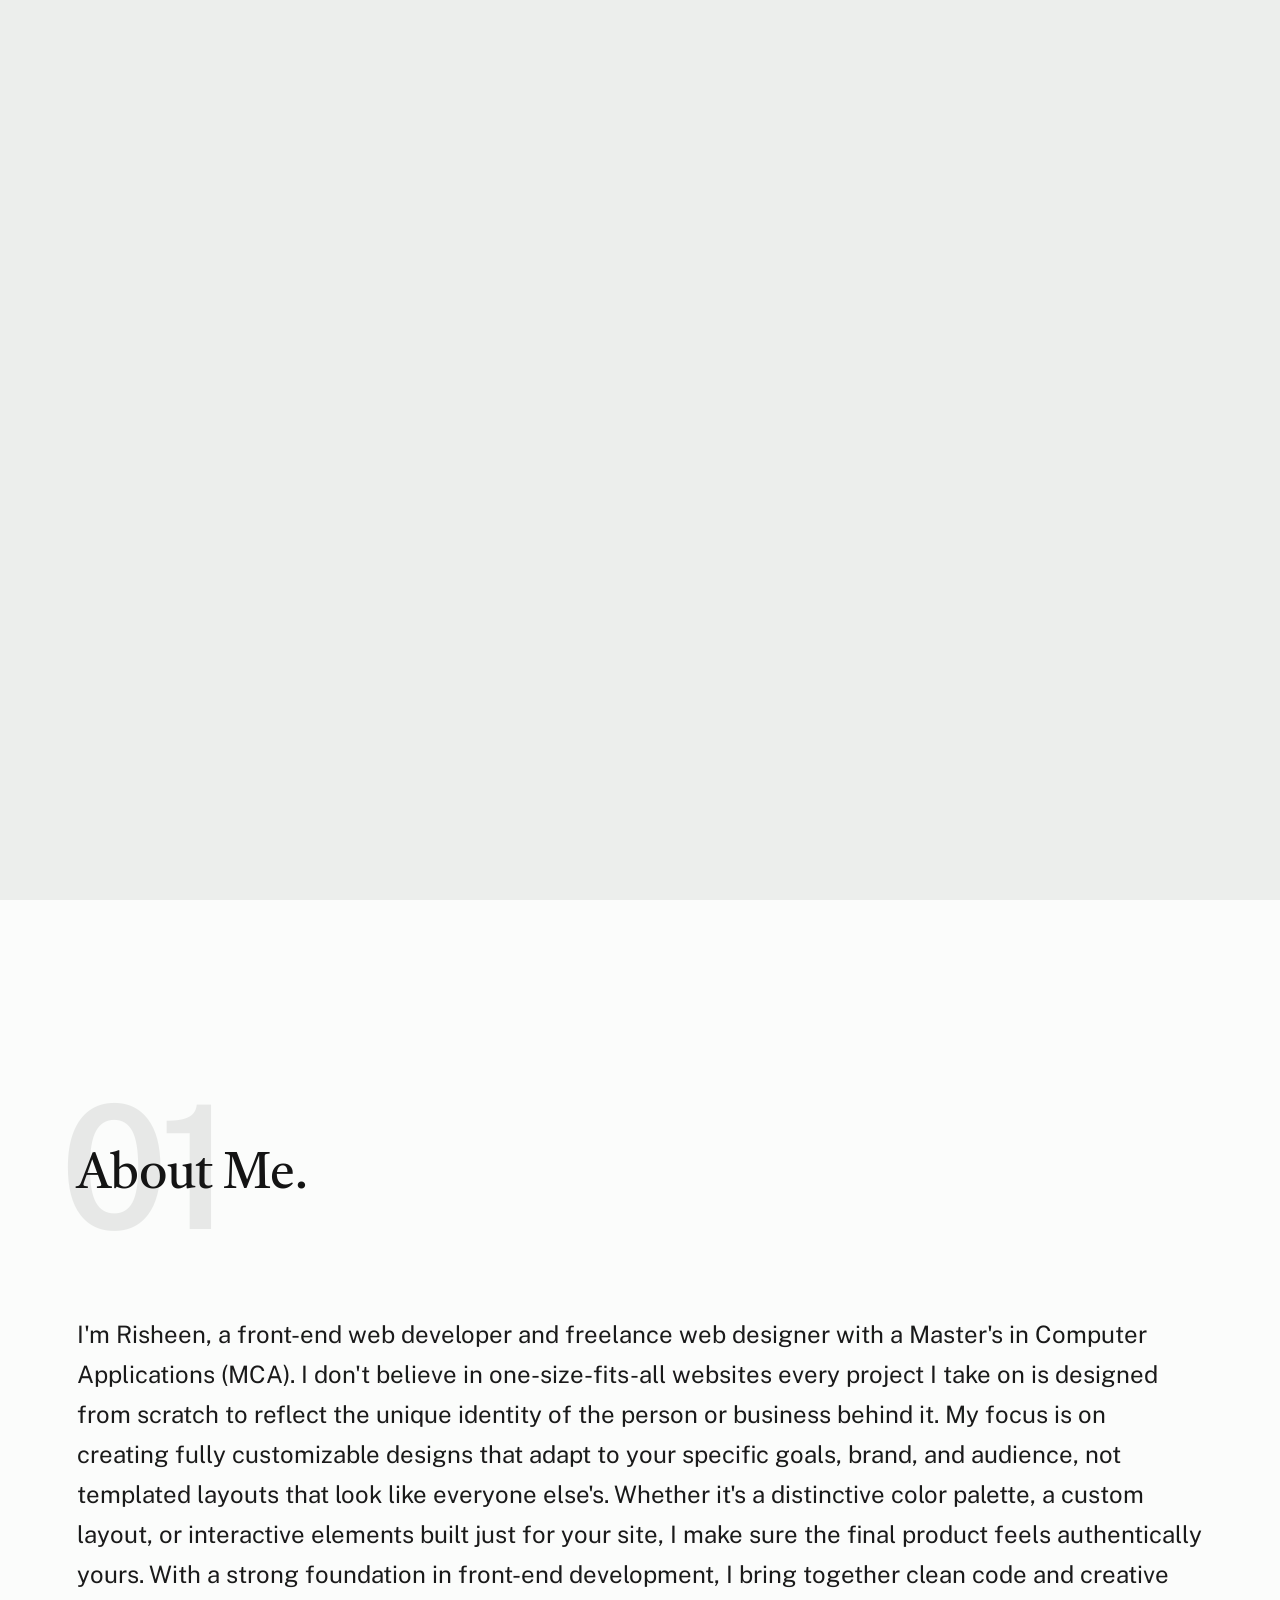
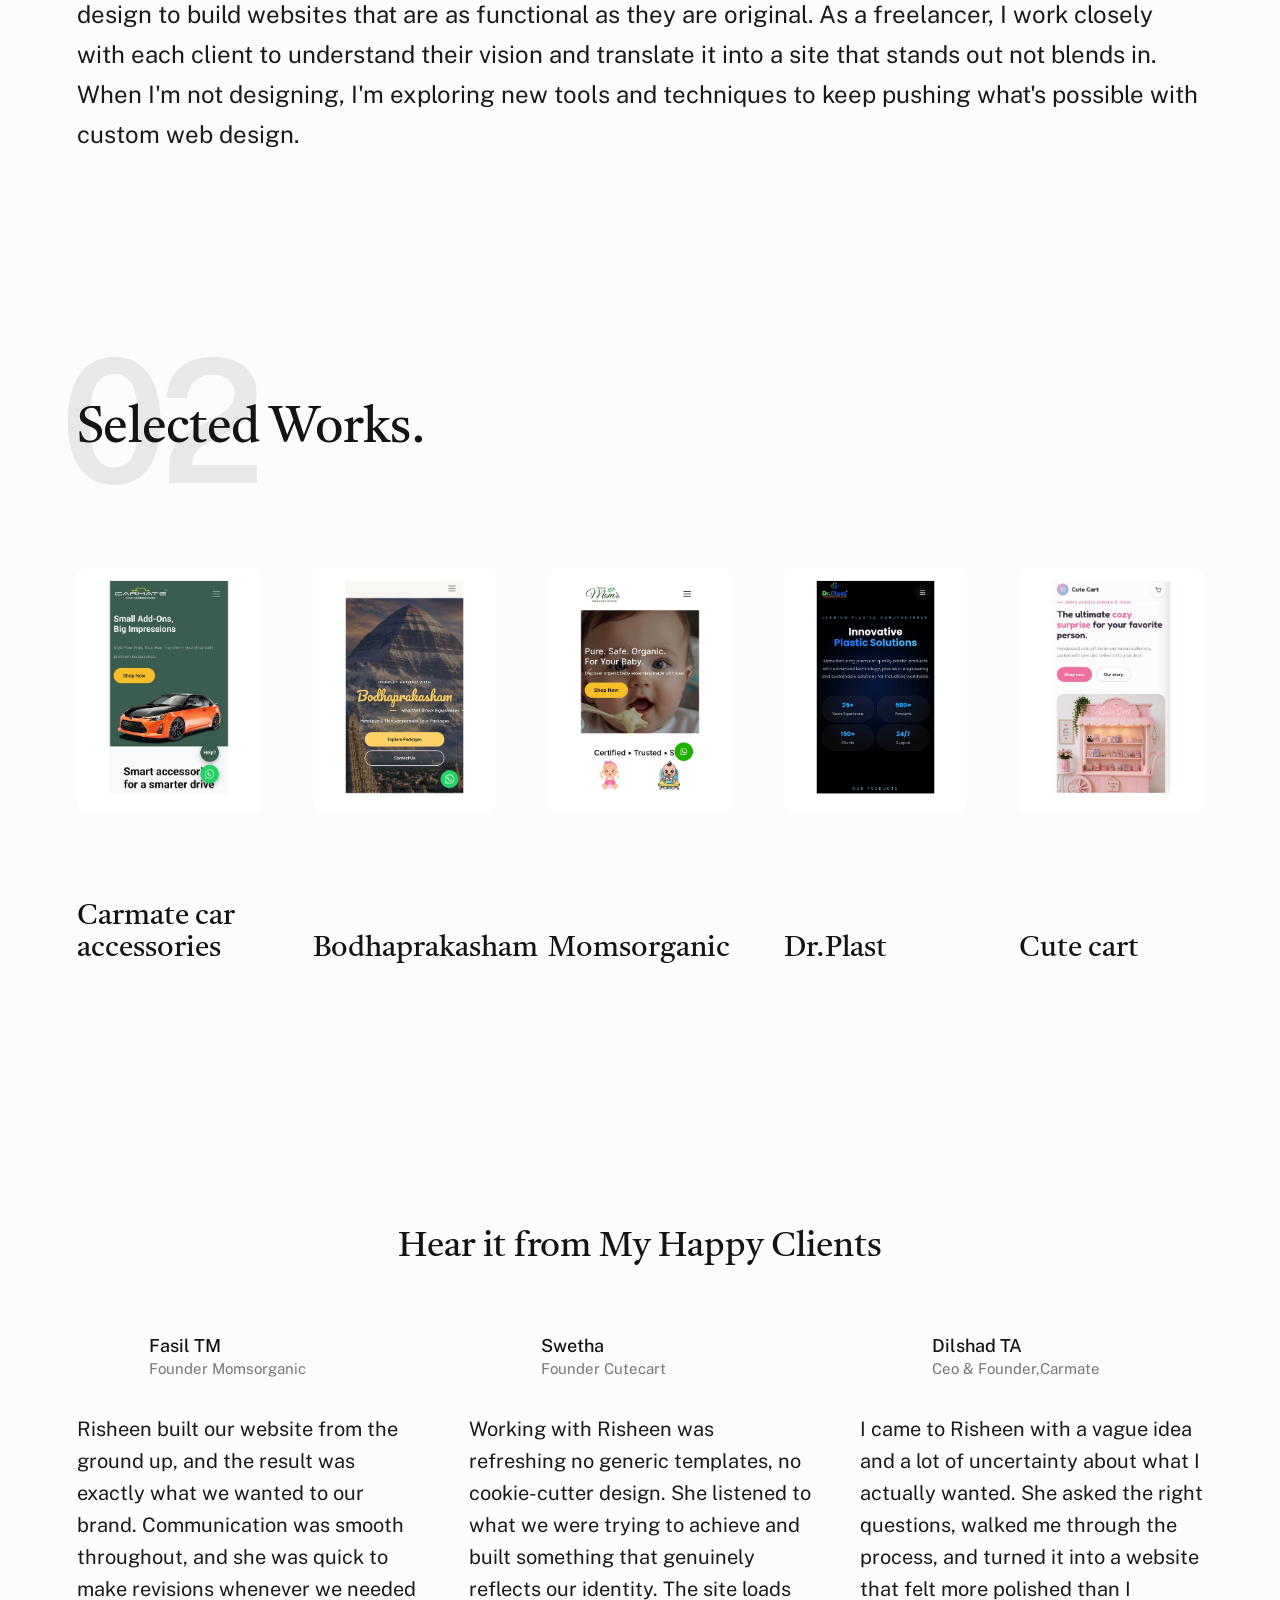
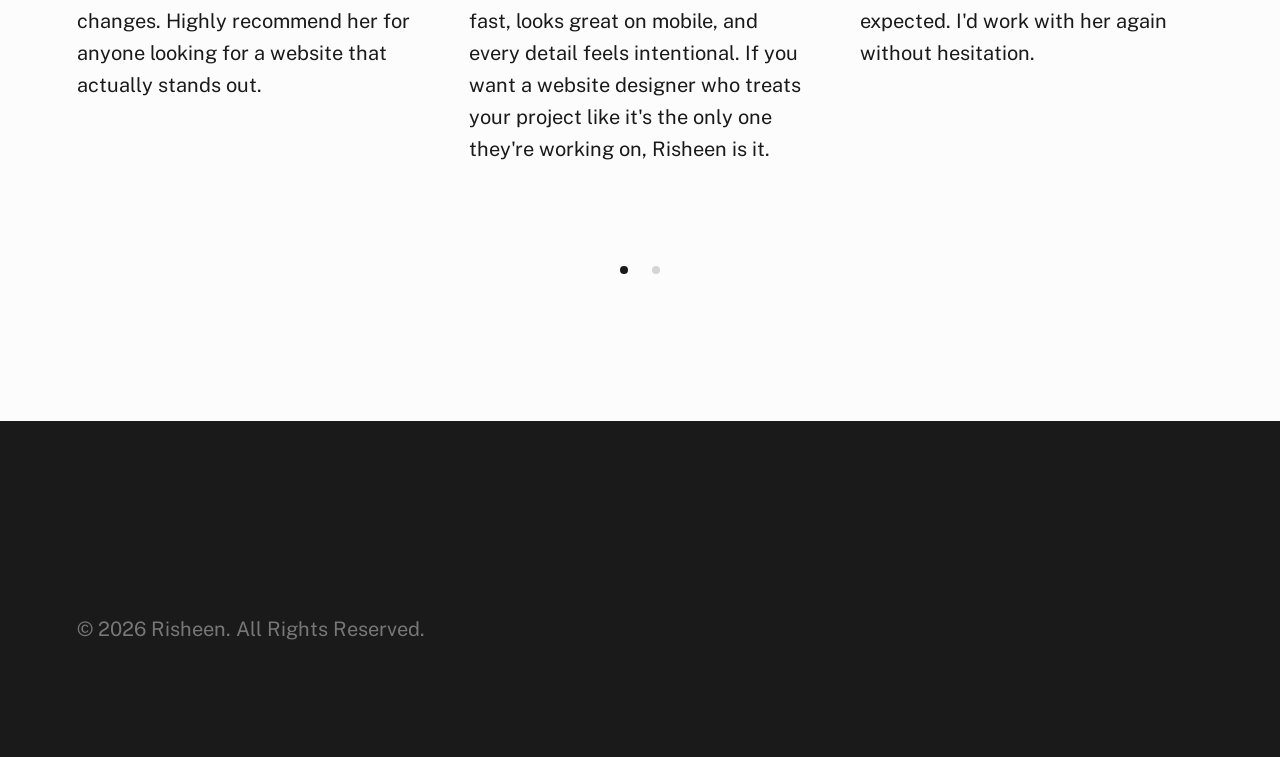
==== index.html @ 9e904f1c "Update index.html" ====
<!DOCTYPE html>
<html lang="en" class="no-js" >
<head>

    <!--- basic page needs
    ================================================== -->
    <meta charset="utf-8">
    <meta name="viewport" content="width=device-width, initial-scale=1">
    <title>Risheen</title>

    <script>
        document.documentElement.classList.remove('no-js');
        document.documentElement.classList.add('js');
    </script>

    <!-- CSS
    ================================================== -->
    <link rel="stylesheet" href="css/vendor.css">
    <link rel="stylesheet" href="css/styles.css">

    <!-- favicons
    ================================================== -->
    <link rel="apple-touch-icon" sizes="180x180" href="apple-touch-icon.png">
    <link rel="icon" type="image/png" sizes="32x32" href="favicon-32x32.png">
    <link rel="icon" type="image/png" sizes="16x16" href="favicon-16x16.png">
    <link rel="manifest" href="site.webmanifest">
<style>
    :root{
  --bg: #0D1017;
  --bg-raised: #131722;
  --line: #232838;
  --text: #E7E9EE;
  --text-dim: #7A8194;
  --accent: #4F5EFF;
  --accent-soft: rgba(79,94,255,0.12);
  --flag: #FFD23F;
  --radius: 4px;
}

.s-content-contact *{ box-sizing: border-box; }

.s-content-contact{
  background: var(--bg);
  color: var(--text);
  font-family: 'Inter', sans-serif;
  display: flex;
  align-items: center;
  justify-content: center;
  padding: var(--vspace-6) 20px var(--vspace-4);   /* was: min-height:100vh + 100px 20px 60px */
  line-height: 1.5;
}

/* ...everything else (.wrap, .eyebrow, h1, .lede, .panel, .row, .icon, .arrow,
   .cursor-line, .contact-footer, keyframes) stays exactly as in contact.html — unchanged ... */
</style>
</head>


<body id="top">

    
    <!-- preloader
    ================================================== -->
    <div id="preloader">
        <div id="loader" class="dots-fade">
            <div></div>
            <div></div>
            <div></div>
        </div>
    </div>


    <!-- page wrap
    ================================================== -->
    <div id="page" class="s-pagewrap">


        <!-- # site header 
        ================================================== -->
        <header class="s-header">
            <div class="row s-header__inner">

                <div class="s-header__block">
                    <div class="s-header__logo">
                        <a class="logo" href="#">
                            <img src="images/logo.png" width="50px;" height="20px;" alt="">
                        </a>
                    </div>

                    <a class="s-header__menu-toggle" href="#0"><span>Menu</span></a>
                </div> <!-- end s-header__block -->

                <nav class="s-header__nav">    
                    <ul class="s-header__menu-links">
                        <li class="current"><a class="smoothscroll" href="#intro">Intro</a></li>
                        <li><a class="smoothscroll" href="about.html">About</a></li>
                        <li><a class="smoothscroll" href="#works">Works</a></li>
                        <li><a class="smoothscroll" href="contact.html">Contact</a></li>
                    </ul> <!-- s-header__menu-links -->    
                </nav> <!-- end s-header__nav -->

            </div> <!-- end s-header__inner -->
        </header> <!-- end s-header -->


        <!-- # intro
        ================================================== -->
        <section id="intro" class="s-intro target-section">

            <div class="row s-intro__content width-sixteen-col">
                <div class="column lg-12 s-intro__content-inner grid-block grid-16">
                    
                    <div class="s-intro__content-text">

                        <div class="s-intro__content-pretitle text-pretitle">Hello</div>
                        <h1 class="s-intro__content-title">
                        I'm Risheen,<br>
                        web developer. <br>
                        
                        </h1>                            

                        <div class="s-intro__content-btns">
                            <a class="smoothscroll btn" href="about.html">More About Me</a>
                            <a class="smoothscroll btn btn--stroke" href="contact.html">Get In Touch</a>
                        </div> <!-- s-intro__content-btns -->   

                    </div> <!-- s-intro__content-text -->                     
                    
                </div> <!-- s-intro__content-inner -->  
            </div> <!-- s-intro__content -->

            <ul class="s-intro__social social-list">
                <li>
                    <a href="#0">
                        <svg xmlns="http://www.w3.org/2000/svg" width="24" height="24" viewBox="0 0 24 24" style="fill:rgba(0, 0, 0, 1);transform:;-ms-filter:"><path d="M20,3H4C3.447,3,3,3.448,3,4v16c0,0.552,0.447,1,1,1h8.615v-6.96h-2.338v-2.725h2.338v-2c0-2.325,1.42-3.592,3.5-3.592 c0.699-0.002,1.399,0.034,2.095,0.107v2.42h-1.435c-1.128,0-1.348,0.538-1.348,1.325v1.735h2.697l-0.35,2.725h-2.348V21H20 c0.553,0,1-0.448,1-1V4C21,3.448,20.553,3,20,3z"></path></svg>
                        <span class="u-screen-reader-text">Facebook</span>
                    </a>
                </li>
                <li>
                    <a href="#0">
                        <svg xmlns="http://www.w3.org/2000/svg" width="24" height="24" viewBox="0 0 24 24" style="fill:rgba(0, 0, 0, 1);transform:;-ms-filter:"><path d="M19.633,7.997c0.013,0.175,0.013,0.349,0.013,0.523c0,5.325-4.053,11.461-11.46,11.461c-2.282,0-4.402-0.661-6.186-1.809 c0.324,0.037,0.636,0.05,0.973,0.05c1.883,0,3.616-0.636,5.001-1.721c-1.771-0.037-3.255-1.197-3.767-2.793 c0.249,0.037,0.499,0.062,0.761,0.062c0.361,0,0.724-0.05,1.061-0.137c-1.847-0.374-3.23-1.995-3.23-3.953v-0.05 c0.537,0.299,1.16,0.486,1.82,0.511C3.534,9.419,2.823,8.184,2.823,6.787c0-0.748,0.199-1.434,0.548-2.032 c1.983,2.443,4.964,4.04,8.306,4.215c-0.062-0.3-0.1-0.611-0.1-0.923c0-2.22,1.796-4.028,4.028-4.028 c1.16,0,2.207,0.486,2.943,1.272c0.91-0.175,1.782-0.512,2.556-0.973c-0.299,0.935-0.936,1.721-1.771,2.22 c0.811-0.088,1.597-0.312,2.319-0.624C21.104,6.712,20.419,7.423,19.633,7.997z"></path></svg>
                        <span class="u-screen-reader-text">Twitter</span>
                    </a>
                </li>
                <li>
                    <a href="#0">
                        <svg xmlns="http://www.w3.org/2000/svg" width="24" height="24" viewBox="0 0 24 24" style="fill:rgba(0, 0, 0, 1);transform:;-ms-filter:"><path d="M11.999,7.377c-2.554,0-4.623,2.07-4.623,4.623c0,2.554,2.069,4.624,4.623,4.624c2.552,0,4.623-2.07,4.623-4.624 C16.622,9.447,14.551,7.377,11.999,7.377L11.999,7.377z M11.999,15.004c-1.659,0-3.004-1.345-3.004-3.003 c0-1.659,1.345-3.003,3.004-3.003s3.002,1.344,3.002,3.003C15.001,13.659,13.658,15.004,11.999,15.004L11.999,15.004z"></path><circle cx="16.806" cy="7.207" r="1.078"></circle><path d="M20.533,6.111c-0.469-1.209-1.424-2.165-2.633-2.632c-0.699-0.263-1.438-0.404-2.186-0.42 c-0.963-0.042-1.268-0.054-3.71-0.054s-2.755,0-3.71,0.054C7.548,3.074,6.809,3.215,6.11,3.479C4.9,3.946,3.945,4.902,3.477,6.111 c-0.263,0.7-0.404,1.438-0.419,2.186c-0.043,0.962-0.056,1.267-0.056,3.71c0,2.442,0,2.753,0.056,3.71 c0.015,0.748,0.156,1.486,0.419,2.187c0.469,1.208,1.424,2.164,2.634,2.632c0.696,0.272,1.435,0.426,2.185,0.45 c0.963,0.042,1.268,0.055,3.71,0.055s2.755,0,3.71-0.055c0.747-0.015,1.486-0.157,2.186-0.419c1.209-0.469,2.164-1.424,2.633-2.633 c0.263-0.7,0.404-1.438,0.419-2.186c0.043-0.962,0.056-1.267,0.056-3.71s0-2.753-0.056-3.71C20.941,7.57,20.801,6.819,20.533,6.111z M19.315,15.643c-0.007,0.576-0.111,1.147-0.311,1.688c-0.305,0.787-0.926,1.409-1.712,1.711c-0.535,0.199-1.099,0.303-1.67,0.311 c-0.95,0.044-1.218,0.055-3.654,0.055c-2.438,0-2.687,0-3.655-0.055c-0.569-0.007-1.135-0.112-1.669-0.311 c-0.789-0.301-1.414-0.923-1.719-1.711c-0.196-0.534-0.302-1.099-0.311-1.669c-0.043-0.95-0.053-1.218-0.053-3.654 c0-2.437,0-2.686,0.053-3.655c0.007-0.576,0.111-1.146,0.311-1.687c0.305-0.789,0.93-1.41,1.719-1.712 c0.534-0.198,1.1-0.303,1.669-0.311c0.951-0.043,1.218-0.055,3.655-0.055c2.437,0,2.687,0,3.654,0.055 c0.571,0.007,1.135,0.112,1.67,0.311c0.786,0.303,1.407,0.925,1.712,1.712c0.196,0.534,0.302,1.099,0.311,1.669 c0.043,0.951,0.054,1.218,0.054,3.655c0,2.436,0,2.698-0.043,3.654H19.315z"></path></svg>
                        <span class="u-screen-reader-text">Instagram</span>
                    </a>
                </li>
                <li>
                    <a href="#0">
                        <svg xmlns="http://www.w3.org/2000/svg" width="24" height="24" viewBox="0 0 24 24" style="fill: rgba(0, 0, 0, 1);transform: ;msFilter:;"><path d="M20.66 6.98a9.932 9.932 0 0 0-3.641-3.64C15.486 2.447 13.813 2 12 2s-3.486.447-5.02 1.34c-1.533.893-2.747 2.107-3.64 3.64S2 10.187 2 12s.446 3.487 1.34 5.02a9.924 9.924 0 0 0 3.641 3.64C8.514 21.553 10.187 22 12 22s3.486-.447 5.02-1.34a9.932 9.932 0 0 0 3.641-3.64C21.554 15.487 22 13.813 22 12s-.446-3.487-1.34-5.02zM12 3.66c2 0 3.772.64 5.32 1.919-.92 1.174-2.286 2.14-4.1 2.9-1.002-1.813-2.088-3.327-3.261-4.54A7.715 7.715 0 0 1 12 3.66zM5.51 6.8a8.116 8.116 0 0 1 2.711-2.22c1.212 1.201 2.325 2.7 3.34 4.5-2 .6-4.114.9-6.341.9-.573 0-1.006-.013-1.3-.04A8.549 8.549 0 0 1 5.51 6.8zM3.66 12c0-.054.003-.12.01-.2.007-.08.01-.146.01-.2.254.014.641.02 1.161.02 2.666 0 5.146-.367 7.439-1.1.187.373.381.793.58 1.26-1.32.293-2.674 1.006-4.061 2.14S6.4 16.247 5.76 17.5c-1.4-1.587-2.1-3.42-2.1-5.5zM12 20.34c-1.894 0-3.594-.587-5.101-1.759.601-1.187 1.524-2.322 2.771-3.401 1.246-1.08 2.483-1.753 3.71-2.02a29.441 29.441 0 0 1 1.56 6.62 8.166 8.166 0 0 1-2.94.56zm7.08-3.96a8.351 8.351 0 0 1-2.58 2.621c-.24-2.08-.7-4.107-1.379-6.081.932-.066 1.765-.1 2.5-.1.799 0 1.686.034 2.659.1a8.098 8.098 0 0 1-1.2 3.46zm-1.24-5c-1.16 0-2.233.047-3.22.14a27.053 27.053 0 0 0-.68-1.62c2.066-.906 3.532-2.006 4.399-3.3 1.2 1.414 1.854 3.027 1.96 4.84-.812-.04-1.632-.06-2.459-.06z"></path></svg>
                        <span class="u-screen-reader-text">Dribbble</span>
                    </a>
                </li>
                <li>
                    <a href="#0">
                        <svg xmlns="http://www.w3.org/2000/svg" width="24" height="24" viewBox="0 0 24 24" style="fill: rgba(0, 0, 0, 1);transform: ;msFilter:;"><path d="M11.99 2C6.472 2 2 6.473 2 11.99c0 4.232 2.633 7.85 6.35 9.306-.088-.79-.166-2.006.034-2.868.182-.78 1.172-4.966 1.172-4.966s-.299-.599-.299-1.484c0-1.388.805-2.425 1.808-2.425.853 0 1.264.64 1.264 1.407 0 .858-.546 2.139-.827 3.327-.235.994.499 1.805 1.479 1.805 1.775 0 3.141-1.872 3.141-4.575 0-2.392-1.719-4.064-4.173-4.064-2.843 0-4.512 2.132-4.512 4.335 0 .858.331 1.779.744 2.28a.3.3 0 0 1 .069.286c-.076.315-.245.994-.277 1.133-.044.183-.145.222-.335.134-1.247-.581-2.027-2.405-2.027-3.871 0-3.151 2.289-6.045 6.601-6.045 3.466 0 6.159 2.469 6.159 5.77 0 3.444-2.171 6.213-5.184 6.213-1.013 0-1.964-.525-2.29-1.146l-.623 2.374c-.225.868-.834 1.956-1.241 2.62a10 10 0 0 0 2.958.445c5.517 0 9.99-4.473 9.99-9.99S17.507 2 11.99 2"></path></svg>
                        <span class="u-screen-reader-text">Pinterest</span>
                    </a>
                </li>
            </ul> <!-- end s-intro__social -->

            <div class="s-intro__content-media">                               
                <img src="images/intro-bg.jpeg" srcset="images/intro-bg.jpeg 1x, images/intro-bg.jpeg 2x" alt="">
            </div> <!-- s-intro__content-media -->                

            <div class="s-intro__btn-download">
                <a class="btn btn--stroke" href="#0"></a>
            </div> <!-- end s-intro__btn-download -->
            
            <div class="s-intro__scroll-down">
                <a href="#about" class="smoothscroll">
                    <div class="scroll-icon">
                        <svg xmlns="http://www.w3.org/2000/svg" width="24" height="24" viewBox="0 0 24 24" style="fill: rgba(0, 0, 0, 1);transform: ;msFilter:;"><path d="M11.178 19.569a.998.998 0 0 0 1.644 0l9-13A.999.999 0 0 0 21 5H3a1.002 1.002 0 0 0-.822 1.569l9 13z"></path></svg>
                    </div>
                    <span class="scroll-text u-screen-reader-text">Scroll Down</span>
                </a>
            </div> <!-- s-intro__scroll-down -->

        </section> <!-- end s-intro -->


        <!-- # about
        ================================================== -->
        <section id="about" class="s-about target-section">

            <div class="row s-about__content">
                <div class="column xl-12">    
                    
                    <div class="section-header" data-num="01">
                        <h2 class="text-display-title">About Me.</h2>
                    </div> <!-- end section-header -->

                    <p class="attention-getter">
                    I'm Risheen, a front-end web developer and freelance web designer with a Master's in Computer Applications (MCA). I don't believe in one-size-fits-all websites  every project I take on is designed from scratch to reflect the unique identity of the person or business behind it.

My focus is on creating fully customizable designs that adapt to your specific goals, brand, and audience, not templated layouts that look like everyone else's. Whether it's a distinctive color palette, a custom layout, or interactive elements built just for your site, I make sure the final product feels authentically yours.

With a strong foundation in front-end development, I bring together clean code and creative design to build websites that are as functional as they are original. As a freelancer, I work closely with each client to understand their vision and translate it into a site that stands out not blends in.

When I'm not designing, I'm exploring new tools and techniques to keep pushing what's possible with custom web design. </p>

                


       <!-- # works
        ================================================== -->
        <section id="works" class="s-works target-section">

            <div class="row">
                <div class="column xl-12">
                    <div class="section-header" data-num="02">
                        <h2 class="text-display-title">Selected Works.</h2>
                    </div> <!-- end section-header -->
                </div>
            </div>

            <div class="row">
                <div class="column entry">
                    <a href="https://carmatecaraccessories.com/" class="entry__link" target="_blank" rel="noopener">
                        <div class="entry__thumb">
                            <img src="images/car.png" alt="Site One">
                        </div>
                        <div class="entry__info">
                            <h4 class="entry__title">Carmate car accessories</h4>
                            
                        </div>
                    </a>
                </div>

                <div class="column entry">
                    <a href="https://bodhaprakasham.com/" class="entry__link" target="_blank" rel="noopener">
                        <div class="entry__thumb">
                            <img src="images/bod.png" alt="Site Two">
                        </div>
                        <div class="entry__info">
                            <h4 class="entry__title">Bodhaprakasham</h4>
                          
                        </div>
                    </a>
                </div>

                <div class="column entry">
                    <a href="https://themomsorganic.com/" class="entry__link" target="_blank" rel="noopener">
                        <div class="entry__thumb">
                            <img src="images/mom.png" alt="Site Three">
                        </div>
                        <div class="entry__info">
                            <h4 class="entry__title">Momsorganic</h4>
                            
                        </div>
                    </a>
                </div>

                <div class="column entry">
                    <a href="https://drplast.in/" class="entry__link" target="_blank" rel="noopener">
                        <div class="entry__thumb">
                            <img src="images/dr.png" alt="Site Four">
                        </div>
                        <div class="entry__info">
                            <h4 class="entry__title">Dr.Plast</h4>
                         
                        </div>
                    </a>
                </div>
                 <div class="column entry">
                    <a href="https://risheendilshad.github.io/cutecart/" class="entry__link" target="_blank" rel="noopener">
                        <div class="entry__thumb">
                            <img src="images/cute.png" alt="Site Four">
                        </div>
                        <div class="entry__info">
                            <h4 class="entry__title">Cute cart</h4>
                           
                        </div>
                    </a>
                </div>
            </div>

            <div class="row folio-entries">
                <!-- your existing glightbox gallery entries (White Knit Cap, WoodCraft, etc.) stay unchanged here -->
            </div>
        </section>


            <div class="row s-testimonials">
                <div class="column xl-12">

                    <h3 class="s-testimonials__header">Hear it from My Happy Clients</h3>
    
                    <div class="swiper-container s-testimonials__slider">
    
                        <div class="swiper-wrapper">

                            <div class="s-testimonials__slide swiper-slide">
                                <div class="s-testimonials__author">
                                   
                                    <cite class="s-testimonials__cite">
                                        <strong>Fasil TM</strong>
                                        <span>Founder Momsorganic</span>
                                    </cite>
                                </div>
                                <p>
                                Risheen built our website from the ground up, and the result was exactly what we wanted to our brand.
                                    Communication was smooth throughout, and she was quick to make revisions whenever we needed changes.
                                    Highly recommend her for anyone looking for a website that actually stands out.
                                </p>
                            </div> <!-- end s-testimonials__slide -->
            
                            <div class="s-testimonials__slide swiper-slide">
                                <div class="s-testimonials__author">
                                   
                                    <cite class="s-testimonials__cite">
                                        <strong>Swetha</strong>
                                        <span>Founder Cutecart</span>
                                    </cite>
                                </div>
                                <p>
                               Working with Risheen was refreshing  no generic templates, no cookie-cutter design. 
                                    She listened to what we were trying to achieve and built something that genuinely reflects our identity. The site loads fast, looks great on mobile, and every detail feels intentional. 
                                    If you want a website designer who treats your project like it's the only one they're working on, Risheen is it.
                                </p>
                            </div> <!-- end s-testimonials__slide -->
            
                            <div class="s-testimonials__slide swiper-slide">
                                <div class="s-testimonials__author">
                                    <cite class="s-testimonials__cite">
                                        <strong>Dilshad TA</strong>
                                        <span>Ceo & Founder,Carmate</span>
                                    </cite>
                                </div>
                                <p>
                     I came to Risheen with a vague idea and a lot of uncertainty about what I actually wanted.
                                    She asked the right questions, walked me through the process, and turned it into a website that felt more polished than I expected.
                                    I'd work with her again without hesitation.
                                </p>
                            </div> <!-- end s-testimonials__slide -->
    
                            <div class="s-testimonials__slide swiper-slide">
                                <div class="s-testimonials__author">
                                    
                                    <cite class="s-testimonials__cite">
                                        <strong>Anwar</strong>
                                        <span>Dr.plast co.</span>
                                    </cite>
                                </div>
                                <p>
                                What I appreciated most about working with Risheen was how invested she was in getting the details right  from load speed to how the site felt on a phone screen.
                                    She didn't just build what I asked for, she pointed out things I hadn't thought about that made the final site so much better.
                                    It's rare to find someone who combines strong design instincts with real technical skill.
                                </p>
                            </div> <!-- end s-testimonials__slide -->
        
                        </div> <!-- end swiper-wrapper -->
    
                        <div class="swiper-pagination"></div>
    
                    </div> <!-- end swiper-container -->
    
                </div> <!-- end column -->
            </div> <!-- end s-testimonials -->

        </section> <!-- end s-works -->
                   <!-- end contact -->
<!-- # footer
        ================================================== -->
        <footer class="s-footer">

            <div class="row footer-full-width">
                <div class="column xl-12">
                    <div class="footer-content">
                        <p class="footer-copyright">
                            &copy; <span id="year">2026</span> Risheen. All Rights Reserved.
                        </p>

                     
                    </div>
                </div>
            </div>

        </footer>

    <!-- Java Script
    ================================================== -->
    <script src="js/plugins.js"></script>
    <script src="js/main.js"></script>

</body>
</html>
---- css/vendor.css ----
/* ===================================================================
 * Hudson Third-party Stylesheets
 * Template Ver. 1.0.0
 * 04-03-2023
 * -------------------------------------------------------------------
 *
 * TOC:
 * # PrismJS 
 * # Swiper
 * # GLightbox
 *
 * ------------------------------------------------------------------- */
 

/* ===================================================================
 * # PrismJS 1.20.0
 *   https://prismjs.com/download.html#themes=prism-okaidia&languages=markup+css+clike+javascript+markup-templating+php 
 *   
 *   okaidia theme for JavaScript, CSS and HTML
 *   Loosely based on Monokai textmate theme by http://www.monokai.nl/
 *   @author ocodia
 * ------------------------------------------------------------------- */
code[class*=language-],
pre[class*=language-] {
    color          : #f8f8f2;
    background     : none;
    text-shadow    : 0 1px rgba(0, 0, 0, 0.3);
    font-family    : var(--font-mono);
    font-size      : calc(var(--text-size) * 0.9444);
    text-align     : left;
    white-space    : pre;
    word-spacing   : normal;
    word-break     : normal;
    word-wrap      : normal;
    line-height    : var(--vspace-1);
    -moz-tab-size  : 4;
    -o-tab-size    : 4;
    tab-size       : 4;
    -webkit-hyphens: none;
    hyphens        : none;
}

/* Code blocks */
pre[class*=language-] {
    padding : var(--vspace-0_5) 0 var(--vspace-1);
    margin  : var(--vspace-1) 0;
    overflow: auto;
}

:not(pre)>code[class*=language-],
pre[class*=language-] {
    background: #272822;
}

/* Inline code */
:not(pre)>code[class*=language-] {
    padding    : 0.1em;
    white-space: normal;
}

.token.comment,
.token.prolog,
.token.doctype,
.token.cdata {
    color: slategray;
}

.token.punctuation {
    color: #f8f8f2;
}

.token.namespace {
    opacity: 0.7;
}

.token.property,
.token.tag,
.token.constant,
.token.symbol,
.token.deleted {
    color: #f92672;
}

.token.boolean,
.token.number {
    color: #ae81ff;
}

.token.selector,
.token.attr-name,
.token.string,
.token.char,
.token.builtin,
.token.inserted {
    color: #a6e22e;
}

.token.operator,
.token.entity,
.token.url,
.language-css .token.string,
.style .token.string,
.token.variable {
    color: #f8f8f2;
}

.token.atrule,
.token.attr-value,
.token.function,
.token.class-name {
    color: #e6db74;
}

.token.keyword {
    color: #66d9ef;
}

.token.regex,
.token.important {
    color: #fd971f;
}

.token.important,
.token.bold {
    font-weight: bold;
}

.token.italic {
    font-style: italic;
}

.token.entity {
    cursor: help;
}


/* ===================================================================
 * # Swiper 6.4.5
 *   Most modern mobile touch slider and framework with hardware accelerated transitions
 *   https://swiperjs.com
 *
 *   Copyright 2014-2020 Vladimir Kharlampidi
 *
 *   Released under the MIT License
 *
 *   Released on: December 18, 2020
 * ------------------------------------------------------------------- */
@font-face {
    font-family: "swiper-icons";
    src        : url("data:application/font-woff;charset=utf-8;base64, [base64]//wADZ2x5ZgAAAywAAADMAAAD2MHtryVoZWFkAAABbAAAADAAAAA2E2+eoWhoZWEAAAGcAAAAHwAAACQC9gDzaG10eAAAAigAAAAZAAAArgJkABFsb2NhAAAC0AAAAFoAAABaFQAUGG1heHAAAAG8AAAAHwAAACAAcABAbmFtZQAAA/gAAAE5AAACXvFdBwlwb3N0AAAFNAAAAGIAAACE5s74hXjaY2BkYGAAYpf5Hu/j+W2+MnAzMYDAzaX6QjD6/4//Bxj5GA8AuRwMYGkAPywL13jaY2BkYGA88P8Agx4j+/8fQDYfA1AEBWgDAIB2BOoAeNpjYGRgYNBh4GdgYgABEMnIABJzYNADCQAACWgAsQB42mNgYfzCOIGBlYGB0YcxjYGBwR1Kf2WQZGhhYGBiYGVmgAFGBiQQkOaawtDAoMBQxXjg/wEGPcYDDA4wNUA2CCgwsAAAO4EL6gAAeNpj2M0gyAACqxgGNWBkZ2D4/wMA+xkDdgAAAHjaY2BgYGaAYBkGRgYQiAHyGMF8FgYHIM3DwMHABGQrMOgyWDLEM1T9/w8UBfEMgLzE////P/5//f/V/xv+r4eaAAeMbAxwIUYmIMHEgKYAYjUcsDAwsLKxc3BycfPw8jEQA/[base64]/uznmfPFBNODM2K7MTQ45YEAZqGP81AmGGcF3iPqOop0r1SPTaTbVkfUe4HXj97wYE+yNwWYxwWu4v1ugWHgo3S1XdZEVqWM7ET0cfnLGxWfkgR42o2PvWrDMBSFj/IHLaF0zKjRgdiVMwScNRAoWUoH78Y2icB/yIY09An6AH2Bdu/UB+yxopYshQiEvnvu0dURgDt8QeC8PDw7Fpji3fEA4z/PEJ6YOB5hKh4dj3EvXhxPqH/SKUY3rJ7srZ4FZnh1PMAtPhwP6fl2PMJMPDgeQ4rY8YT6Gzao0eAEA409DuggmTnFnOcSCiEiLMgxCiTI6Cq5DZUd3Qmp10vO0LaLTd2cjN4fOumlc7lUYbSQcZFkutRG7g6JKZKy0RmdLY680CDnEJ+UMkpFFe1RN7nxdVpXrC4aTtnaurOnYercZg2YVmLN/d/gczfEimrE/fs/bOuq29Zmn8tloORaXgZgGa78yO9/cnXm2BpaGvq25Dv9S4E9+5SIc9PqupJKhYFSSl47+Qcr1mYNAAAAeNptw0cKwkAAAMDZJA8Q7OUJvkLsPfZ6zFVERPy8qHh2YER+3i/BP83vIBLLySsoKimrqKqpa2hp6+jq6RsYGhmbmJqZSy0sraxtbO3sHRydnEMU4uR6yx7JJXveP7WrDycAAAAAAAH//wACeNpjYGRgYOABYhkgZgJCZgZNBkYGLQZtIJsFLMYAAAw3ALgAeNolizEKgDAQBCchRbC2sFER0YD6qVQiBCv/H9ezGI6Z5XBAw8CBK/m5iQQVauVbXLnOrMZv2oLdKFa8Pjuru2hJzGabmOSLzNMzvutpB3N42mNgZGBg4GKQYzBhYMxJLMlj4GBgAYow/P/PAJJhLM6sSoWKfWCAAwDAjgbRAAB42mNgYGBkAIIbCZo5IPrmUn0hGA0AO8EFTQAA") format("woff");
    font-weight: 400;
    font-style : normal;
}

:root {
    --swiper-theme-color: #007aff;
}

.swiper-container {
    margin-left : auto;
    margin-right: auto;
    position    : relative;
    overflow    : hidden;
    list-style  : none;
    padding     : 0;
    /* Fix of Webkit flickering */
    z-index     : 1;
}

.swiper-container-vertical>.swiper-wrapper {
    flex-direction: column;
}

.swiper-wrapper {
    position           : relative;
    width              : 100%;
    height             : 100%;
    z-index            : 1;
    display            : flex;
    transition-property: transform;
    box-sizing         : content-box;
}

.swiper-container-android .swiper-slide,
.swiper-wrapper {
    transform: translate3d(0px, 0, 0);
}

.swiper-container-multirow>.swiper-wrapper {
    flex-wrap: wrap;
}

.swiper-container-multirow-column>.swiper-wrapper {
    flex-wrap     : wrap;
    flex-direction: column;
}

.swiper-container-free-mode>.swiper-wrapper {
    transition-timing-function: ease-out;
    margin                    : 0 auto;
}

.swiper-slide {
    flex-shrink        : 0;
    width              : 100%;
    height             : 100%;
    position           : relative;
    transition-property: transform;
}

.swiper-slide-invisible-blank {
    visibility: hidden;
}

/* Auto Height */
.swiper-container-autoheight,
.swiper-container-autoheight .swiper-slide {
    height: auto;
}

.swiper-container-autoheight .swiper-wrapper {
    align-items        : flex-start;
    transition-property: transform, height;
}

/* 3D Effects */
.swiper-container-3d {
    perspective: 1200px;
}

.swiper-container-3d .swiper-wrapper,
.swiper-container-3d .swiper-slide,
.swiper-container-3d .swiper-slide-shadow-left,
.swiper-container-3d .swiper-slide-shadow-right,
.swiper-container-3d .swiper-slide-shadow-top,
.swiper-container-3d .swiper-slide-shadow-bottom,
.swiper-container-3d .swiper-cube-shadow {
    transform-style: preserve-3d;
}

.swiper-container-3d .swiper-slide-shadow-left,
.swiper-container-3d .swiper-slide-shadow-right,
.swiper-container-3d .swiper-slide-shadow-top,
.swiper-container-3d .swiper-slide-shadow-bottom {
    position      : absolute;
    left          : 0;
    top           : 0;
    width         : 100%;
    height        : 100%;
    pointer-events: none;
    z-index       : 10;
}

.swiper-container-3d .swiper-slide-shadow-left {
    background-image: linear-gradient(to left, rgba(0, 0, 0, 0.5), rgba(0, 0, 0, 0));
}

.swiper-container-3d .swiper-slide-shadow-right {
    background-image: linear-gradient(to right, rgba(0, 0, 0, 0.5), rgba(0, 0, 0, 0));
}

.swiper-container-3d .swiper-slide-shadow-top {
    background-image: linear-gradient(to top, rgba(0, 0, 0, 0.5), rgba(0, 0, 0, 0));
}

.swiper-container-3d .swiper-slide-shadow-bottom {
    background-image: linear-gradient(to bottom, rgba(0, 0, 0, 0.5), rgba(0, 0, 0, 0));
}

/* CSS Mode */
.swiper-container-css-mode>.swiper-wrapper {
    overflow          : auto;
    scrollbar-width   : none;
    /* For Firefox */
    -ms-overflow-style: none;
    /* For Internet Explorer and Edge */
}

.swiper-container-css-mode>.swiper-wrapper::-webkit-scrollbar {
    display: none;
}

.swiper-container-css-mode>.swiper-wrapper>.swiper-slide {
    scroll-snap-align: start start;
}

.swiper-container-horizontal.swiper-container-css-mode>.swiper-wrapper {
    scroll-snap-type: x mandatory;
}

.swiper-container-vertical.swiper-container-css-mode>.swiper-wrapper {
    scroll-snap-type: y mandatory;
}

:root {
    --swiper-navigation-size : 44px;
    /*
    --swiper-navigation-color: var(--swiper-theme-color);
    */
}

.swiper-button-prev,
.swiper-button-next {
    position       : absolute;
    top            : 50%;
    width          : calc(var(--swiper-navigation-size) / 44 * 27);
    height         : var(--swiper-navigation-size);
    margin-top     : calc(-1 * var(--swiper-navigation-size) / 2);
    z-index        : 10;
    cursor         : pointer;
    display        : flex;
    align-items    : center;
    justify-content: center;
    color          : var(--swiper-navigation-color, var(--swiper-theme-color));
}

.swiper-button-prev.swiper-button-disabled,
.swiper-button-next.swiper-button-disabled {
    opacity       : 0.35;
    cursor        : auto;
    pointer-events: none;
}

.swiper-button-prev:after,
.swiper-button-next:after {
    font-family   : swiper-icons;
    font-size     : var(--swiper-navigation-size);
    text-transform: none !important;
    letter-spacing: 0;
    text-transform: none;
    font-variant  : initial;
    line-height   : 1;
}

.swiper-button-prev,
.swiper-container-rtl .swiper-button-next {
    left : 10px;
    right: auto;
}

.swiper-button-prev:after,
.swiper-container-rtl .swiper-button-next:after {
    content: "prev";
}

.swiper-button-next,
.swiper-container-rtl .swiper-button-prev {
    right: 10px;
    left : auto;
}

.swiper-button-next:after,
.swiper-container-rtl .swiper-button-prev:after {
    content: "next";
}

.swiper-button-prev.swiper-button-white,
.swiper-button-next.swiper-button-white {
    --swiper-navigation-color: #ffffff;
}

.swiper-button-prev.swiper-button-black,
.swiper-button-next.swiper-button-black {
    --swiper-navigation-color: #000000;
}

.swiper-button-lock {
    display: none;
}

:root {
    /*
    --swiper-pagination-color: var(--swiper-theme-color);
    */
}

.swiper-pagination {
    position  : absolute;
    text-align: center;
    transition: 300ms opacity;
    transform : translate3d(0, 0, 0);
    z-index   : 10;
}

.swiper-pagination.swiper-pagination-hidden {
    opacity: 0;
}

/* Common Styles */
.swiper-pagination-fraction,
.swiper-pagination-custom,
.swiper-container-horizontal>.swiper-pagination-bullets {
    bottom: 10px;
    left  : 0;
    width : 100%;
}

/* Bullets */
.swiper-pagination-bullets-dynamic {
    overflow : hidden;
    font-size: 0;
}

.swiper-pagination-bullets-dynamic .swiper-pagination-bullet {
    transform: scale(0.33);
    position : relative;
}

.swiper-pagination-bullets-dynamic .swiper-pagination-bullet-active {
    transform: scale(1);
}

.swiper-pagination-bullets-dynamic .swiper-pagination-bullet-active-main {
    transform: scale(1);
}

.swiper-pagination-bullets-dynamic .swiper-pagination-bullet-active-prev {
    transform: scale(0.66);
}

.swiper-pagination-bullets-dynamic .swiper-pagination-bullet-active-prev-prev {
    transform: scale(0.33);
}

.swiper-pagination-bullets-dynamic .swiper-pagination-bullet-active-next {
    transform: scale(0.66);
}

.swiper-pagination-bullets-dynamic .swiper-pagination-bullet-active-next-next {
    transform: scale(0.33);
}

.swiper-pagination-bullet {
    width        : 8px;
    height       : 8px;
    display      : inline-block;
    border-radius: 100%;
    background   : #000;
    opacity      : 0.2;
}

button.swiper-pagination-bullet {
    border            : none;
    margin            : 0;
    padding           : 0;
    box-shadow        : none;
    -webkit-appearance: none;
    -moz-appearance   : none;
    appearance        : none;
}

.swiper-pagination-clickable .swiper-pagination-bullet {
    cursor: pointer;
}

.swiper-pagination-bullet-active {
    opacity   : 1;
    background: var(--swiper-pagination-color, var(--swiper-theme-color));
}

.swiper-container-vertical>.swiper-pagination-bullets {
    right    : 10px;
    top      : 50%;
    transform: translate3d(0px, -50%, 0);
}

.swiper-container-vertical>.swiper-pagination-bullets .swiper-pagination-bullet {
    margin : 6px 0;
    display: block;
}

.swiper-container-vertical>.swiper-pagination-bullets.swiper-pagination-bullets-dynamic {
    top      : 50%;
    transform: translateY(-50%);
    width    : 8px;
}

.swiper-container-vertical>.swiper-pagination-bullets.swiper-pagination-bullets-dynamic .swiper-pagination-bullet {
    display   : inline-block;
    transition: 200ms transform, 200ms top;
}

.swiper-container-horizontal>.swiper-pagination-bullets .swiper-pagination-bullet {
    margin: 0 4px;
}

.swiper-container-horizontal>.swiper-pagination-bullets.swiper-pagination-bullets-dynamic {
    left       : 50%;
    transform  : translateX(-50%);
    white-space: nowrap;
}

.swiper-container-horizontal>.swiper-pagination-bullets.swiper-pagination-bullets-dynamic .swiper-pagination-bullet {
    transition: 200ms transform, 200ms left;
}

.swiper-container-horizontal.swiper-container-rtl>.swiper-pagination-bullets-dynamic .swiper-pagination-bullet {
    transition: 200ms transform, 200ms right;
}

/* Progress */
.swiper-pagination-progressbar {
    background: rgba(0, 0, 0, 0.25);
    position  : absolute;
}

.swiper-pagination-progressbar .swiper-pagination-progressbar-fill {
    background      : var(--swiper-pagination-color, var(--swiper-theme-color));
    position        : absolute;
    left            : 0;
    top             : 0;
    width           : 100%;
    height          : 100%;
    transform       : scale(0);
    transform-origin: left top;
}

.swiper-container-rtl .swiper-pagination-progressbar .swiper-pagination-progressbar-fill {
    transform-origin: right top;
}

.swiper-container-horizontal>.swiper-pagination-progressbar,
.swiper-container-vertical>.swiper-pagination-progressbar.swiper-pagination-progressbar-opposite {
    width : 100%;
    height: 4px;
    left  : 0;
    top   : 0;
}

.swiper-container-vertical>.swiper-pagination-progressbar,
.swiper-container-horizontal>.swiper-pagination-progressbar.swiper-pagination-progressbar-opposite {
    width : 4px;
    height: 100%;
    left  : 0;
    top   : 0;
}

.swiper-pagination-white {
    --swiper-pagination-color: #ffffff;
}

.swiper-pagination-black {
    --swiper-pagination-color: #000000;
}

.swiper-pagination-lock {
    display: none;
}

/* Scrollbar */
.swiper-scrollbar {
    border-radius   : 10px;
    position        : relative;
    -ms-touch-action: none;
    background      : rgba(0, 0, 0, 0.1);
}

.swiper-container-horizontal>.swiper-scrollbar {
    position: absolute;
    left    : 1%;
    bottom  : 3px;
    z-index : 50;
    height  : 5px;
    width   : 98%;
}

.swiper-container-vertical>.swiper-scrollbar {
    position: absolute;
    right   : 3px;
    top     : 1%;
    z-index : 50;
    width   : 5px;
    height  : 98%;
}

.swiper-scrollbar-drag {
    height       : 100%;
    width        : 100%;
    position     : relative;
    background   : rgba(0, 0, 0, 0.5);
    border-radius: 10px;
    left         : 0;
    top          : 0;
}

.swiper-scrollbar-cursor-drag {
    cursor: move;
}

.swiper-scrollbar-lock {
    display: none;
}

.swiper-zoom-container {
    width          : 100%;
    height         : 100%;
    display        : flex;
    justify-content: center;
    align-items    : center;
    text-align     : center;
}

.swiper-zoom-container>img,
.swiper-zoom-container>svg,
.swiper-zoom-container>canvas {
    max-width    : 100%;
    max-height   : 100%;
    -o-object-fit: contain;
    object-fit   : contain;
}

.swiper-slide-zoomed {
    cursor: move;
}

/* Preloader */
:root {
    /*
    --swiper-preloader-color: var(--swiper-theme-color);
    */
}

.swiper-lazy-preloader {
    width           : 42px;
    height          : 42px;
    position        : absolute;
    left            : 50%;
    top             : 50%;
    margin-left     : -21px;
    margin-top      : -21px;
    z-index         : 10;
    transform-origin: 50%;
    animation       : swiper-preloader-spin 1s infinite linear;
    box-sizing      : border-box;
    border          : 4px solid var(--swiper-preloader-color, var(--swiper-theme-color));
    border-radius   : 50%;
    border-top-color: transparent;
}

.swiper-lazy-preloader-white {
    --swiper-preloader-color: #fff;
}

.swiper-lazy-preloader-black {
    --swiper-preloader-color: #000;
}

@keyframes swiper-preloader-spin {
    100% {
        transform: rotate(360deg);
    }
}

/* a11y */
.swiper-container .swiper-notification {
    position      : absolute;
    left          : 0;
    top           : 0;
    pointer-events: none;
    opacity       : 0;
    z-index       : -1000;
}

.swiper-container-fade.swiper-container-free-mode .swiper-slide {
    transition-timing-function: ease-out;
}

.swiper-container-fade .swiper-slide {
    pointer-events     : none;
    transition-property: opacity;
}

.swiper-container-fade .swiper-slide .swiper-slide {
    pointer-events: none;
}

.swiper-container-fade .swiper-slide-active,
.swiper-container-fade .swiper-slide-active .swiper-slide-active {
    pointer-events: auto;
}

.swiper-container-cube {
    overflow: visible;
}

.swiper-container-cube .swiper-slide {
    pointer-events             : none;
    -webkit-backface-visibility: hidden;
    backface-visibility        : hidden;
    z-index                    : 1;
    visibility                 : hidden;
    transform-origin           : 0 0;
    width                      : 100%;
    height                     : 100%;
}

.swiper-container-cube .swiper-slide .swiper-slide {
    pointer-events: none;
}

.swiper-container-cube.swiper-container-rtl .swiper-slide {
    transform-origin: 100% 0;
}

.swiper-container-cube .swiper-slide-active,
.swiper-container-cube .swiper-slide-active .swiper-slide-active {
    pointer-events: auto;
}

.swiper-container-cube .swiper-slide-active,
.swiper-container-cube .swiper-slide-next,
.swiper-container-cube .swiper-slide-prev,
.swiper-container-cube .swiper-slide-next+.swiper-slide {
    pointer-events: auto;
    visibility    : visible;
}

.swiper-container-cube .swiper-slide-shadow-top,
.swiper-container-cube .swiper-slide-shadow-bottom,
.swiper-container-cube .swiper-slide-shadow-left,
.swiper-container-cube .swiper-slide-shadow-right {
    z-index                    : 0;
    -webkit-backface-visibility: hidden;
    backface-visibility        : hidden;
}

.swiper-container-cube .swiper-cube-shadow {
    position  : absolute;
    left      : 0;
    bottom    : 0px;
    width     : 100%;
    height    : 100%;
    background: #000;
    opacity   : 0.6;
    filter    : blur(50px);
    z-index   : 0;
}

.swiper-container-flip {
    overflow: visible;
}

.swiper-container-flip .swiper-slide {
    pointer-events             : none;
    -webkit-backface-visibility: hidden;
    backface-visibility        : hidden;
    z-index                    : 1;
}

.swiper-container-flip .swiper-slide .swiper-slide {
    pointer-events: none;
}

.swiper-container-flip .swiper-slide-active,
.swiper-container-flip .swiper-slide-active .swiper-slide-active {
    pointer-events: auto;
}

.swiper-container-flip .swiper-slide-shadow-top,
.swiper-container-flip .swiper-slide-shadow-bottom,
.swiper-container-flip .swiper-slide-shadow-left,
.swiper-container-flip .swiper-slide-shadow-right {
    z-index                    : 0;
    -webkit-backface-visibility: hidden;
    backface-visibility        : hidden;
}


/* ==========================================================================
 * # GLightbox
 *
 * GLightbox 3.2.0
 * https://biati-digital.github.io/glightbox/
 * -------------------------------------------------------------------------- 
 */
.glightbox-container {
    width                      : 100%;
    height                     : 100%;
    position                   : fixed;
    top                        : 0;
    left                       : 0;
    z-index                    : 999999 !important;
    overflow                   : hidden;
    touch-action               : none;
    -webkit-text-size-adjust   : 100%;
    -moz-text-size-adjust      : 100%;
    text-size-adjust           : 100%;
    -webkit-backface-visibility: hidden;
    backface-visibility        : hidden;
    outline                    : none;
}

.glightbox-container.inactive {
    display: none;
}

.glightbox-container .gcontainer {
    position: relative;
    width   : 100%;
    height  : 100%;
    z-index : 9999;
    overflow: hidden;
}

.glightbox-container .gslider {
    transition     : transform 0.4s ease;
    height         : 100%;
    left           : 0;
    top            : 0;
    width          : 100%;
    position       : relative;
    overflow       : hidden;
    display        : flex !important;
    justify-content: center;
    align-items    : center;
    transform      : translate3d(0, 0, 0);
}

.glightbox-container .gslide {
    width              : 100%;
    position           : absolute;
    -webkit-user-select: none;
    -moz-user-select   : none;
    user-select        : none;
    display            : flex;
    align-items        : center;
    justify-content    : center;
    opacity            : 0;
}

.glightbox-container .gslide.current {
    opacity : 1;
    z-index : 99999;
    position: relative;
}

.glightbox-container .gslide.prev {
    opacity: 1;
    z-index: 9999;
}

.glightbox-container .gslide-inner-content {
    width: 100%;
}

.glightbox-container .ginner-container {
    position       : relative;
    width          : 100%;
    display        : flex;
    justify-content: center;
    flex-direction : column;
    max-width      : 100%;
    margin         : auto;
    height         : 100vh;
}

.glightbox-container .ginner-container.gvideo-container {
    width: 100%;
}

.glightbox-container .ginner-container.desc-bottom,
.glightbox-container .ginner-container.desc-top {
    flex-direction: column;
}

.glightbox-container .ginner-container.desc-left,
.glightbox-container .ginner-container.desc-right {
    max-width: 100% !important;
}

.gslide iframe,
.gslide video {
    outline                   : none !important;
    border                    : none;
    min-height                : 165px;
    -webkit-overflow-scrolling: touch;
    touch-action              : auto;
}

.gslide:not(.current) {
    pointer-events: none;
}

.gslide-image {
    align-items: center;
}

.gslide-image img {
    max-height         : 100vh;
    display            : block;
    padding            : 0;
    float              : none;
    outline            : none;
    border             : none;
    -webkit-user-select: none;
    -moz-user-select   : none;
    user-select        : none;
    max-width          : 100vw;
    width              : auto;
    height             : auto;
    -o-object-fit      : cover;
    object-fit         : cover;
    touch-action       : none;
    margin             : auto;
    min-width          : 200px;
}

.desc-top .gslide-image img,
.desc-bottom .gslide-image img {
    width: auto;
}

.desc-left .gslide-image img,
.desc-right .gslide-image img {
    width    : auto;
    max-width: 100%;
}

.gslide-image img.zoomable {
    position: relative;
}

.gslide-image img.dragging {
    cursor    : grabbing !important;
    transition: none;
}

.gslide-video {
    position : relative;
    max-width: 100vh;
    width    : 100% !important;
}

.gslide-video .plyr__poster-enabled.plyr--loading .plyr__poster {
    display: none;
}

.gslide-video .gvideo-wrapper {
    width       : 100%;
    /* max-width: 160vmin; */
    margin      : auto;
}

.gslide-video::before {
    content   : "";
    position  : absolute;
    width     : 100%;
    height    : 100%;
    background: rgba(255, 0, 0, 0.34);
    display   : none;
}

.gslide-video.playing::before {
    display: none;
}

.gslide-video.fullscreen {
    max-width: 100% !important;
    min-width: 100%;
    height   : 75vh;
}

.gslide-video.fullscreen video {
    max-width: 100% !important;
    width    : 100% !important;
}

.gslide-inline {
    background: #fff;
    text-align: left;
    max-height: calc(100vh - 40px);
    overflow  : auto;
    max-width : 100%;
    margin    : auto;
}

.gslide-inline .ginlined-content {
    padding: 20px;
    width  : 100%;
}

.gslide-inline .dragging {
    cursor    : grabbing !important;
    transition: none;
}

.ginlined-content {
    overflow: auto;
    display : block !important;
    opacity : 1;
}

.gslide-external {
    display   : flex;
    width     : 100%;
    min-width : 100%;
    background: #fff;
    padding   : 0;
    overflow  : auto;
    max-height: 75vh;
    height    : 100%;
}

.gslide-media {
    display: flex;
    width  : auto;
}

.zoomed .gslide-media {
    box-shadow: none !important;
}

.desc-top .gslide-media,
.desc-bottom .gslide-media {
    margin        : 0 auto;
    flex-direction: column;
}

.gslide-description {
    position: relative;
    flex    : 1 0 100%;
}

.gslide-description.description-left,
.gslide-description.description-right {
    max-width: 100%;
}

.gslide-description.description-bottom,
.gslide-description.description-top {
    margin: 0 auto;
    width : 100%;
}

.gslide-description p {
    margin-bottom: 12px;
}

.gslide-description p:last-child {
    margin-bottom: 0;
}

.zoomed .gslide-description {
    display: none;
}

.glightbox-button-hidden {
    display: none;
}

/*
 * Description for mobiles
 * something like facebook does the description
 * for the photos
*/
.glightbox-mobile .glightbox-container .gslide-description {
    height        : auto !important;
    width         : 100%;
    position      : absolute;
    bottom        : 0;
    padding       : 19px 11px;
    max-width     : 100vw !important;
    order         : 2 !important;
    max-height    : 78vh;
    overflow      : auto !important;
    background    : linear-gradient(to bottom, rgba(0, 0, 0, 0) 0%, rgba(0, 0, 0, 0.75) 100%);
    transition    : opacity 0.3s linear;
    padding-bottom: 50px;
}

.glightbox-mobile .glightbox-container .gslide-title {
    color    : #fff;
    font-size: 1em;
}

.glightbox-mobile .glightbox-container .gslide-desc {
    color: #a1a1a1;
}

.glightbox-mobile .glightbox-container .gslide-desc a {
    color      : #fff;
    font-weight: bold;
}

.glightbox-mobile .glightbox-container .gslide-desc * {
    color: inherit;
}

.glightbox-mobile .glightbox-container .gslide-desc .desc-more {
    color  : #fff;
    opacity: 0.4;
}

.gdesc-open .gslide-media {
    transition: opacity 0.5s ease;
    opacity   : 0.4;
}

.gdesc-open .gdesc-inner {
    padding-bottom: 30px;
}

.gdesc-closed .gslide-media {
    transition: opacity 0.5s ease;
    opacity   : 1;
}

.greset {
    transition: all 0.3s ease;
}

.gabsolute {
    position: absolute;
}

.grelative {
    position: relative;
}

.glightbox-desc {
    display: none !important;
}

.glightbox-open {
    overflow: hidden;
}

.gloader {
    height            : 25px;
    width             : 25px;
    animation         : lightboxLoader 0.8s infinite linear;
    border            : 2px solid #fff;
    border-right-color: transparent;
    border-radius     : 50%;
    position          : absolute;
    display           : block;
    z-index           : 9999;
    left              : 0;
    right             : 0;
    margin            : 0 auto;
    top               : 47%;
}

.goverlay {
    width      : 100%;
    height     : calc(100vh + 1px);
    position   : fixed;
    top        : -1px;
    left       : 0;
    background : #000;
    will-change: opacity;
}

.glightbox-mobile .goverlay {
    background: #000;
}

.gprev,
.gnext,
.gclose {
    z-index        : 99999;
    cursor         : pointer;
    width          : 26px;
    height         : 44px;
    border         : none;
    display        : flex;
    justify-content: center;
    align-items    : center;
    flex-direction : column;
}

.gprev svg,
.gnext svg,
.gclose svg {
    display: block;
    width  : 25px;
    height : auto;
    margin : 0;
    padding: 0;
}

.gprev.disabled,
.gnext.disabled,
.gclose.disabled {
    opacity: 0.2;
}

.gprev .garrow,
.gnext .garrow,
.gclose .garrow {
    stroke: #fff;
}

.gbtn.focused {
    outline: 2px solid #0f3d81;
}

iframe.wait-autoplay {
    opacity: 0;
}

.glightbox-closing .gnext,
.glightbox-closing .gprev,
.glightbox-closing .gclose {
    opacity: 0 !important;
}

/*Skin */
.glightbox-clean .gslide-description {
    background: #fff;
}

.glightbox-clean .gdesc-inner {
    padding: 22px 20px;
}

.glightbox-clean .gslide-title {
    font-size    : 1em;
    font-weight  : normal;
    font-family  : arial;
    color        : #000;
    margin-bottom: 19px;
    line-height  : 1.4em;
}

.glightbox-clean .gslide-desc {
    font-size    : 0.86em;
    margin-bottom: 0;
    font-family  : arial;
    line-height  : 1.4em;
}

.glightbox-clean .gslide-video {
    background: #000;
}

.glightbox-clean .gprev,
.glightbox-clean .gnext,
.glightbox-clean .gclose {
    background-color: rgba(0, 0, 0, 0.75);
    border-radius   : 4px;
}

.glightbox-clean .gprev path,
.glightbox-clean .gnext path,
.glightbox-clean .gclose path {
    fill: #fff;
}

.glightbox-clean .gprev {
    position: absolute;
    top     : -100%;
    left    : 30px;
    width   : 40px;
    height  : 50px;
}

.glightbox-clean .gnext {
    position: absolute;
    top     : -100%;
    right   : 30px;
    width   : 40px;
    height  : 50px;
}

.glightbox-clean .gclose {
    width   : 35px;
    height  : 35px;
    top     : 15px;
    right   : 10px;
    position: absolute;
}

.glightbox-clean .gclose svg {
    width : 18px;
    height: auto;
}

.glightbox-clean .gclose:hover {
    opacity: 1;
}

/*CSS Animations*/
.gfadeIn {
    animation: gfadeIn 0.5s ease;
}

.gfadeOut {
    animation: gfadeOut 0.5s ease;
}

.gslideOutLeft {
    animation: gslideOutLeft 0.3s ease;
}

.gslideInLeft {
    animation: gslideInLeft 0.3s ease;
}

.gslideOutRight {
    animation: gslideOutRight 0.3s ease;
}

.gslideInRight {
    animation: gslideInRight 0.3s ease;
}

.gzoomIn {
    animation: gzoomIn 0.5s ease;
}

.gzoomOut {
    animation: gzoomOut 0.5s ease;
}

@keyframes lightboxLoader {
    0% {
        transform: rotate(0deg);
    }

    100% {
        transform: rotate(360deg);
    }
}

@keyframes gfadeIn {
    from {
        opacity: 0;
    }

    to {
        opacity: 1;
    }
}

@keyframes gfadeOut {
    from {
        opacity: 1;
    }

    to {
        opacity: 0;
    }
}

@keyframes gslideInLeft {
    from {
        opacity  : 0;
        transform: translate3d(-60%, 0, 0);
    }

    to {
        visibility: visible;
        transform : translate3d(0, 0, 0);
        opacity   : 1;
    }
}

@keyframes gslideOutLeft {
    from {
        opacity   : 1;
        visibility: visible;
        transform : translate3d(0, 0, 0);
    }

    to {
        transform : translate3d(-60%, 0, 0);
        opacity   : 0;
        visibility: hidden;
    }
}

@keyframes gslideInRight {
    from {
        opacity   : 0;
        visibility: visible;
        transform : translate3d(60%, 0, 0);
    }

    to {
        transform: translate3d(0, 0, 0);
        opacity  : 1;
    }
}

@keyframes gslideOutRight {
    from {
        opacity   : 1;
        visibility: visible;
        transform : translate3d(0, 0, 0);
    }

    to {
        transform: translate3d(60%, 0, 0);
        opacity  : 0;
    }
}

@keyframes gzoomIn {
    from {
        opacity  : 0;
        transform: scale3d(0.3, 0.3, 0.3);
    }

    to {
        opacity: 1;
    }
}

@keyframes gzoomOut {
    from {
        opacity: 1;
    }

    50% {
        opacity  : 0;
        transform: scale3d(0.3, 0.3, 0.3);
    }

    to {
        opacity: 0;
    }
}

@media (min-width: 769px) {
    .glightbox-container .ginner-container {
        width         : auto;
        height        : auto;
        flex-direction: row;
    }

    .glightbox-container .ginner-container.desc-top .gslide-description {
        order: 0;
    }

    .glightbox-container .ginner-container.desc-top .gslide-image,
    .glightbox-container .ginner-container.desc-top .gslide-image img {
        order: 1;
    }

    .glightbox-container .ginner-container.desc-left .gslide-description {
        order: 0;
    }

    .glightbox-container .ginner-container.desc-left .gslide-image {
        order: 1;
    }

    .gslide-image img {
        max-height: 97vh;
        max-width : 100%;
    }

    .gslide-image img.zoomable {
        cursor: zoom-in;
    }

    .zoomed .gslide-image img.zoomable {
        cursor: grab;
    }

    .gslide-inline {
        max-height: 95vh;
    }

    .gslide-external {
        max-height: 100vh;
    }

    .gslide-description.description-left,
    .gslide-description.description-right {
        max-width: 275px;
    }

    .glightbox-open {
        height: auto;
    }

    .goverlay {
        background: rgba(0, 0, 0, 0.92);
    }

    .glightbox-clean .gslide-media {
        box-shadow: 1px 2px 9px 0px rgba(0, 0, 0, 0.65);
    }

    .glightbox-clean .description-left .gdesc-inner,
    .glightbox-clean .description-right .gdesc-inner {
        position  : absolute;
        height    : 100%;
        overflow-y: auto;
    }

    .glightbox-clean .gprev,
    .glightbox-clean .gnext,
    .glightbox-clean .gclose {
        background-color: rgba(0, 0, 0, 0.32);
    }

    .glightbox-clean .gprev:hover,
    .glightbox-clean .gnext:hover,
    .glightbox-clean .gclose:hover {
        background-color: rgba(0, 0, 0, 0.7);
    }

    .glightbox-clean .gprev {
        top: 45%;
    }

    .glightbox-clean .gnext {
        top: 45%;
    }
}

@media (min-width: 992px) {
    .glightbox-clean .gclose {
        right: 24px;
    }
}

@media screen and (max-height: 420px) {
    .goverlay {
        background: #000;
    }
}
---- css/styles.css ----
@charset "UTF-8";

/* =================================================================== 
 * Hudson Main Stylesheet
 * Template Ver. 1.0.0
 * 04-03-2023
 * ------------------------------------------------------------------
 *
 * TOC:
 * # SETTINGS
 *      ## fonts 
 *      ## colors
 *      ## spacing and typescale
 *      ## grid variables
 * # CSS RESET
 * # GRID
 * # BASE SETUP
 * # UTILITY CLASSES
 * # TYPOGRAPHY 
 *      ## base type styles
 *      ## additional typography & helper classes
 *      ## lists
 *      ## media 
 *      ## spacing
 * # PRELOADER
 *      ## page loaded
 * # FORM 
 *      ## style placeholder text
 * # BUTTONS
 * # TABLE
 * # COMPONENTS
 *      ## pagination
 *      ## alert box 
 *      ## skillbars
 *      ## stats tabs
 * # PROJECT-WIDE SHARED STYLES
 *      ## section header
 *      ## social list
 *      ## swiper overrides
 *      ## glightbox overrides
 * # GRID-BASED LAYOUTS
 *      ## grid block
 *      ## list grid
 * # PAGE WRAP
 * # SITE HEADER
 *      ## logo
 *      ## main navigation
 *      ## mobile menu toggle
 * # INTRO
 *      ## intro content
 *      ## intro btn cv download
 *      ## intro social
 *      ## intro scroll down
 *      ## intro transitions
 * # ABOUT
 *      ## about blocks
 * # WORKS
 *      ## folio entries 
 *      ## testimonials
 * # NUMBERS
 * # FOOTER
 *      ## copyright
 *      ## go top
 *
 * ------------------------------------------------------------------ */


/* ===================================================================
 * # SETTINGS
 *
 *
 * ------------------------------------------------------------------- */

/* ------------------------------------------------------------------- 
 * ## fonts 
 * ------------------------------------------------------------------- */
@import url("https://fonts.googleapis.com/css2?family=Castoro:ital@0;1&family=Public+Sans:ital,wght@0,300;0,400;0,500;0,600;0,700;1,300;1,400;1,500;1,600;1,700&display=swap");

:root {
    --font-1: "Public Sans", Sans-serif;
    --font-2: "Castoro", Serif;

  /* monospace
   */
    --font-mono: Consolas, "Andale Mono", Courier, "Courier New", monospace;
}

/* ------------------------------------------------------------------- 
 * ## colors
 * ------------------------------------------------------------------- */
:root {

  /* color-1(#C73E1D)
   * color-2(#2F352B)
   * color-3(#1A1A1A)
   */
    --color-1: hsla(12, 75%, 45%, 1);
    --color-2: hsla(96, 10%, 19%, 1);
    --color-3: hsla(0, 0%, 10%, 1);

  /* theme color variations
   */
    --color-1-lightest: hsla(12, 75%, 75%, 1);
    --color-1-lighter : hsla(12, 75%, 65%, 1);
    --color-1-light   : hsla(12, 75%, 55%, 1);
    --color-1-dark    : hsla(12, 75%, 35%, 1);
    --color-1-darker  : hsla(12, 75%, 25%, 1);
    --color-1-darkest : hsla(12, 75%, 15%, 1);

    --color-2-lightest: hsla(96, 10%, 49%, 1);
    --color-2-lighter : hsla(96, 10%, 39%, 1);
    --color-2-light   : hsla(96, 10%, 29%, 1);
    --color-2-dark    : hsla(96, 10%, 10%, 1);
    --color-2-darker  : hsla(96, 10%, 1%, 1);

    --color-3-light: hsla(0, 0%, 16%, 1);
    --color-3-dark : hsla(0, 0%, 8%, 1);

  /* feedback colors
   * color-error(#ffd1d2), color-success(#c8e675), 
   * color-info(#d7ecfb), color-notice(#fff099)
   */
    --color-error          : hsla(359, 100%, 91%, 1);
    --color-success        : hsla(76, 69%, 68%, 1);
    --color-info           : hsla(205, 82%, 91%, 1);
    --color-notice         : hsla(51, 100%, 80%, 1);
    --color-error-content  : hsla(359, 50%, 50%, 1);
    --color-success-content: hsla(76, 29%, 28%, 1);
    --color-info-content   : hsla(205, 32%, 31%, 1);
    --color-notice-content : hsla(51, 30%, 30%, 1);

  /* neutrals
   * generated using 
   * Tint & Shade Generator 
   * (https://maketintsandshades.com/)
   */
    --color-black  : #000000;
    --color-gray-19: #181818;
    --color-gray-18: #2f302f;
    --color-gray-17: #474747;
    --color-gray-16: #5e5f5e;
    --color-gray-15: #767776;
    --color-gray-14: #8e8f8e;
    --color-gray-13: #a5a7a5;
    --color-gray-12: #bdbebd;
    --color-gray-11: #d4d6d4;
    --color-gray-10: #eceeec;
    --color-gray-9 : #eef0ee;
    --color-gray-8 : #f0f1f0;
    --color-gray-7 : #f2f3f2;
    --color-gray-6 : #f4f5f4;
    --color-gray-5 : #f6f7f6;
    --color-gray-4 : #f7f8f7;
    --color-gray-3 : #f9faf9;
    --color-gray-2 : #fbfcfb;
    --color-gray-1 : #fbfcfb;
    --color-white  : #ffffff;

  /* text
   */
    --color-text       : var(--color-gray-19);
    --color-text-dark  : var(--color-3-dark);
    --color-text-light : var(--color-gray-15);
    --color-placeholder: var(--color-gray-13);

  /* link
   */
    --color-link       : var(--color-1);
    --color-link-hover : var(--color-2-lighter);
    --color-link-active: var(--color-2-lighter);

  /* buttons
   */
    --color-btn                   : var(--color-gray-10);
    --color-btn-text              : var(--color-text);
    --color-btn-hover             : var(--color-gray-11);
    --color-btn-hover-text        : var(--color-text);
    --color-btn-primary           : var(--color-1);
    --color-btn-primary-text      : var(--color-white);
    --color-btn-primary-hover     : var(--color-1-light);
    --color-btn-primary-hover-text: var(--color-white);
    --color-btn-stroke            : var(--color-text-dark);
    --color-btn-stroke-text       : var(--color-text-dark);
    --color-btn-stroke-hover      : var(--color-text-dark);
    --color-btn-stroke-hover-text : var(--color-white);

  /* preloader
   */
    --color-preloader-bg: var(--color-gray-10);
    --color-loader      : var(--color-3);
    --color-loader-light: var(--color-gray-14);

  /* others
   */
    --color-body-bg: var(--color-gray-1);
    --color-border : rgba(0, 0, 0, .1);
    --border-radius: 5px;
}

/* ------------------------------------------------------------------- 
 * ## spacing and typescale
 * ------------------------------------------------------------------- */
:root {

  /* spacing
   * base font size: 20px 
   * vertical space unit : 32px
   */
    --base-size     : 62.5%;
    --multiplier    : 1;
    --base-font-size: calc(2rem * var(--multiplier));
    --space         : calc(3.2rem * var(--multiplier));

  /* vertical spacing 
   */
    --vspace-0_125: calc(0.125 * var(--space));
    --vspace-0_25 : calc(0.25 * var(--space));
    --vspace-0_375: calc(0.375 * var(--space));
    --vspace-0_5  : calc(0.5 * var(--space));
    --vspace-0_625: calc(0.625 * var(--space));
    --vspace-0_75 : calc(0.75 * var(--space));
    --vspace-0_875: calc(0.875 * var(--space));
    --vspace-1    : calc(var(--space));
    --vspace-1_25 : calc(1.25 * var(--space));
    --vspace-1_5  : calc(1.5 * var(--space));
    --vspace-1_75 : calc(1.75 * var(--space));
    --vspace-2    : calc(2 * var(--space));
    --vspace-2_5  : calc(2.5 * var(--space));
    --vspace-3    : calc(3 * var(--space));
    --vspace-3_5  : calc(3.5 * var(--space));
    --vspace-4    : calc(4 * var(--space));
    --vspace-4_5  : calc(4.5 * var(--space));
    --vspace-5    : calc(5 * var(--space));
    --vspace-5_5  : calc(5.5 * var(--space));
    --vspace-6    : calc(6 * var(--space));
    --vspace-6_5  : calc(6.5 * var(--space));
    --vspace-7    : calc(7 * var(--space));
    --vspace-7_5  : calc(7.5 * var(--space));
    --vspace-8    : calc(8 * var(--space));
    --vspace-8_5  : calc(8.5 * var(--space));
    --vspace-9    : calc(9 * var(--space));
    --vspace-9_5  : calc(9.5 * var(--space));
    --vspace-10   : calc(10 * var(--space));

  /* type scale
   * ratio 1        :2 | base: 20px
   * -------------------------------------------------------
   *
   * --text-huge-3    = (148.60px)
   * --text-huge-2    = (123.83px)
   * --text-huge-1    = (103.20px)
   * --text-display-3 = (86.00px)
   * --text-display-2 = (71.66px)
   * --text-display-1 = (59.72px)
   * --text-xxxl      = (49.77px)
   * --text-xxl       = (41.47px)
   * --text-xl        = (34.56px)
   * --text-lg        = (28.80px)
   * --text-md        = (24.00px)
   * --text-size      = (20.00px) BASE
   * --text-sm        = (16.67px)
   * --text-xs        = (13.89px)
   *
   * ---------------------------------------------------------
   */
    --text-scale-ratio: 1.2;
    --text-size       : var(--base-font-size);
    --text-xs         : calc((var(--text-size) / var(--text-scale-ratio)) / var(--text-scale-ratio));
    --text-sm         : calc(var(--text-xs) * var(--text-scale-ratio));
    --text-md         : calc(var(--text-sm) * var(--text-scale-ratio) * var(--text-scale-ratio));
    --text-lg         : calc(var(--text-md) * var(--text-scale-ratio));
    --text-xl         : calc(var(--text-lg) * var(--text-scale-ratio));
    --text-xxl        : calc(var(--text-xl) * var(--text-scale-ratio));
    --text-xxxl       : calc(var(--text-xxl) * var(--text-scale-ratio));
    --text-display-1  : calc(var(--text-xxxl) * var(--text-scale-ratio));
    --text-display-2  : calc(var(--text-display-1) * var(--text-scale-ratio));
    --text-display-3  : calc(var(--text-display-2) * var(--text-scale-ratio));
    --text-huge-1     : calc(var(--text-display-3) * var(--text-scale-ratio));
    --text-huge-2     : calc(var(--text-huge-1) * var(--text-scale-ratio));
    --text-huge-3     : calc(var(--text-huge-2) * var(--text-scale-ratio));

  /* default button height
   */
    --vspace-btn: var(--vspace-1_75);
}

/* on mobile devices below 600px, change the value of '--multiplier' 
 * to adjust the values of base font size and vertical space unit.
 */
@media screen and (max-width: 600px) {
    :root {
        --multiplier: .9375;
    }
}

/* ------------------------------------------------------------------- 
 * ## grid variables
 * ------------------------------------------------------------------- */
:root {

  /* widths for rows and containers
   */
    --width-sixteen-cols: 1760px;
    --width-default     : 1280px;
    --width-wide        : 1600px;
    --width-wider       : 1800px;
    --width-narrow      : 1200px;
    --width-narrower    : 1000px;
    --width-narrowest   : 800px;
    --width-full        : 100%;
    --width-grid-max    : var(--width-default);

  /* gutter
   */
    --gutter: 2.6rem;
}

/* on large screen devices
 */
@media screen and (max-width: 1000px) {
    :root {
        --gutter: 2.2rem;
    }
}

/* on small devices
 */
@media screen and (max-width: 600px) {
    :root {
        --gutter: 1rem;
    }
}


/* ====================================================================
 * # CSS RESET
 *
 *
 * --------------------------------------------------------------------
 * http://meyerweb.com/eric/tools/css/reset/ 
 * v2.0 | 20110126
 * License: none (public domain)
 * -------------------------------------------------------------------- */
html,
body,
div,
span,
applet,
object,
iframe,
h1,
h2,
h3,
h4,
h5,
h6,
p,
blockquote,
pre,
a,
abbr,
acronym,
address,
big,
cite,
code,
del,
dfn,
em,
img,
ins,
kbd,
q,
s,
samp,
small,
strike,
strong,
sub,
sup,
tt,
var,
b,
u,
i,
center,
dl,
dt,
dd,
ol,
ul,
li,
fieldset,
form,
label,
legend,
table,
caption,
tbody,
tfoot,
thead,
tr,
th,
td,
article,
aside,
canvas,
details,
embed,
figure,
figcaption,
footer,
header,
hgroup,
menu,
nav,
output,
ruby,
section,
summary,
time,
mark,
audio,
video {
    margin        : 0;
    padding       : 0;
    border        : 0;
    font-size     : 100%;
    font          : inherit;
    vertical-align: baseline;
}

/* HTML5 display-role reset for older browsers */
article,
aside,
details,
figcaption,
figure,
footer,
header,
hgroup,
menu,
nav,
section {
    display: block;
}

body {
    line-height: 1;
}

ol,
ul {
    list-style: none;
}

blockquote,
q {
    quotes: none;
}

blockquote:before,
blockquote:after,
q:before,
q:after {
    content: "";
    content: none;
}

table {
    border-collapse: collapse;
    border-spacing : 0;
}


/* ===================================================================
 * # GRID v5.0.0
 *
 *
 * -------------------------------------------------------------------
 * - Grid system based on the flex display property.
 *
 * - Grid breakpoints are based on MAXIMUM WIDTH media queries, 
 *   meaning they apply to that one breakpoint and ALL THOSE BELOW IT.
 *
 * - Grid columns without a specified width will automatically layout 
 *   as equal width columns.
 *
 * - On viewports 400px and below, all grid columns will stacked 
 *   vertically
 *
 * ------------------------------------------------------------------- */

/* row 
 */
.row {
    display  : flex;
    flex-flow: row wrap;
    width    : min(92%, var(--width-grid-max));
    margin   : 0 auto;
}

.row .row {
    width       : auto;
    margin-left : calc(var(--gutter) * -1);
    margin-right: calc(var(--gutter) * -1);
}

/* column
 */
.column {
    flex   : 1;
    padding: 0 var(--gutter);
}

.collapse>.column,
.column.collapse {
    padding: 0;
}

/* row utility classes
 */
.row.row-wrap {
    flex-wrap: wrap;
}

.row.row-nowrap {
    flex-wrap: nowrap;
}

.row.row-y-top {
    align-items: flex-start;
}

.row.row-y-bottom {
    align-items: flex-end;
}

.row.row-y-center {
    align-items: center;
}

.row.row-stretch {
    align-items: stretch;
}

.row.row-baseline {
    align-items: baseline;
}

.row.row-x-left {
    justify-content: flex-start;
}

.row.row-x-right {
    justify-content: flex-end;
}

.row.row-x-center {
    justify-content: center;
}

.row.row-center {
    align-items    : center;
    justify-content: center;
}

/* ------------------------- -------------------------------------------
 * ## extra large devices (1201px and above)
 * -------------------------------------------------------------------- */
.xl-1 {
    flex : none;
    width: 8.3333333333%;
}

.xl-2 {
    flex : none;
    width: 16.6666666667%;
}

.xl-3 {
    flex : none;
    width: 25%;
}

.xl-4 {
    flex : none;
    width: 33.3333333333%;
}

.xl-5 {
    flex : none;
    width: 41.6666666667%;
}

.xl-6 {
    flex : none;
    width: 50%;
}

.xl-7 {
    flex : none;
    width: 58.3333333333%;
}

.xl-8 {
    flex : none;
    width: 66.6666666667%;
}

.xl-9 {
    flex : none;
    width: 75%;
}

.xl-10 {
    flex : none;
    width: 83.3333333333%;
}

.xl-11 {
    flex : none;
    width: 91.6666666667%;
}

.xl-12 {
    flex : none;
    width: 100%;
}

/* --------------------------------------------------------------------
 * ## large devices (1001px to 1200px)
 * -------------------------------------------------------------------- */
@media screen and (max-width: 1200px) {
    .lg-1 {
        flex : none;
        width: 8.3333333333%;
    }

    .lg-2 {
        flex : none;
        width: 16.6666666667%;
    }

    .lg-3 {
        flex : none;
        width: 25%;
    }

    .lg-4 {
        flex : none;
        width: 33.3333333333%;
    }

    .lg-5 {
        flex : none;
        width: 41.6666666667%;
    }

    .lg-6 {
        flex : none;
        width: 50%;
    }

    .lg-7 {
        flex : none;
        width: 58.3333333333%;
    }

    .lg-8 {
        flex : none;
        width: 66.6666666667%;
    }

    .lg-9 {
        flex : none;
        width: 75%;
    }

    .lg-10 {
        flex : none;
        width: 83.3333333333%;
    }

    .lg-11 {
        flex : none;
        width: 91.6666666667%;
    }

    .lg-12 {
        flex : none;
        width: 100%;
    }
}

/* --------------------------------------------------------------------
 * ## medium devices (801px to 1000px)
 * -------------------------------------------------------------------- */
@media screen and (max-width: 1000px) {
    .md-1 {
        flex : none;
        width: 8.3333333333%;
    }

    .md-2 {
        flex : none;
        width: 16.6666666667%;
    }

    .md-3 {
        flex : none;
        width: 25%;
    }

    .md-4 {
        flex : none;
        width: 33.3333333333%;
    }

    .md-5 {
        flex : none;
        width: 41.6666666667%;
    }

    .md-6 {
        flex : none;
        width: 50%;
    }

    .md-7 {
        flex : none;
        width: 58.3333333333%;
    }

    .md-8 {
        flex : none;
        width: 66.6666666667%;
    }

    .md-9 {
        flex : none;
        width: 75%;
    }

    .md-10 {
        flex : none;
        width: 83.3333333333%;
    }

    .md-11 {
        flex : none;
        width: 91.6666666667%;
    }

    .md-12 {
        flex : none;
        width: 100%;
    }
}

/* --------------------------------------------------------------------
 * ## tablet devices (601px to 800px)  
 * -------------------------------------------------------------------- */
@media screen and (max-width: 800px) {
    .tab-1 {
        flex : none;
        width: 8.3333333333%;
    }

    .tab-2 {
        flex : none;
        width: 16.6666666667%;
    }

    .tab-3 {
        flex : none;
        width: 25%;
    }

    .tab-4 {
        flex : none;
        width: 33.3333333333%;
    }

    .tab-5 {
        flex : none;
        width: 41.6666666667%;
    }

    .tab-6 {
        flex : none;
        width: 50%;
    }

    .tab-7 {
        flex : none;
        width: 58.3333333333%;
    }

    .tab-8 {
        flex : none;
        width: 66.6666666667%;
    }

    .tab-9 {
        flex : none;
        width: 75%;
    }

    .tab-10 {
        flex : none;
        width: 83.3333333333%;
    }

    .tab-11 {
        flex : none;
        width: 91.6666666667%;
    }

    .tab-12 {
        flex : none;
        width: 100%;
    }
}

/* --------------------------------------------------------------------
 * ## mobile devices (401px to 600px)  
 * -------------------------------------------------------------------- */
@media screen and (max-width: 600px) {
    .row {
        width        : 100%;
        padding-left : 6vw;
        padding-right: 6vw;
    }

    .row .row {
        padding-left : 0;
        padding-right: 0;
    }

    .mob-1 {
        flex : none;
        width: 8.3333333333%;
    }

    .mob-2 {
        flex : none;
        width: 16.6666666667%;
    }

    .mob-3 {
        flex : none;
        width: 25%;
    }

    .mob-4 {
        flex : none;
        width: 33.3333333333%;
    }

    .mob-5 {
        flex : none;
        width: 41.6666666667%;
    }

    .mob-6 {
        flex : none;
        width: 50%;
    }

    .mob-7 {
        flex : none;
        width: 58.3333333333%;
    }

    .mob-8 {
        flex : none;
        width: 66.6666666667%;
    }

    .mob-9 {
        flex : none;
        width: 75%;
    }

    .mob-10 {
        flex : none;
        width: 83.3333333333%;
    }

    .mob-11 {
        flex : none;
        width: 91.6666666667%;
    }

    .mob-12 {
        flex : none;
        width: 100%;
    }
}

/* --------------------------------------------------------------------
 * ## small mobile devices (up to 400px)
 * -------------------------------------------------------------------- */

 /* stack columns vertically
 */
@media screen and (max-width: 400px) {
    .row .row {
        margin-left : 0;
        margin-right: 0;
    }

    .column {
        flex        : none;
        width       : 100%;
        margin-left : 0;
        margin-right: 0;
        padding     : 0;
    }
}

/* --------------------------------------------------------------------
 * ## additional column stackpoints 
 * -------------------------------------------------------------------- */
@media screen and (max-width: 900px) {
    .stack-on-900 {
        flex        : none;
        width       : 100%;
        margin-left : 0;
        margin-right: 0;
    }
}

@media screen and (max-width: 700px) {
    .stack-on-700 {
        flex        : none;
        width       : 100%;
        margin-left : 0;
        margin-right: 0;
    }
}

@media screen and (max-width: 550px) {
    .stack-on-550 {
        flex        : none;
        width       : 100%;
        margin-left : 0;
        margin-right: 0;
    }
}


/* ===================================================================
 * # BASE SETUP
 *
 *
 * ------------------------------------------------------------------- */
html {
    font-size : var(--base-size);
    box-sizing: border-box;
}

*,
*::before,
*::after {
    box-sizing: inherit;
}

body {
    background-color          : var(--color-body-bg);
    -webkit-overflow-scrolling: touch;
    -webkit-text-size-adjust  : 100%;
    -webkit-font-smoothing    : antialiased;
    -moz-osx-font-smoothing   : grayscale;
}

p {
    font-size     : inherit;
    text-rendering: optimizeLegibility;
}

a {
    text-decoration: none;
}

svg,
img,
video {
    max-width: 100%;
    height   : auto;
}

pre {
    overflow: auto;
}

/* Remove margins and paddings for common elements 
 */
div,
dl,
dt,
dd,
ul,
ol,
li,
h1,
h2,
h3,
h4,
h5,
h6,
pre,
form,
p,
blockquote,
th,
td {
    margin : 0;
    padding: 0;
}

/* Remove default styles for input elements 
 */
input[type=email],
input[type=number],
input[type=search],
input[type=text],
input[type=tel],
input[type=url],
input[type=password],
textarea {
    -webkit-appearance: none;
    -moz-appearance   : none;
    appearance        : none;
}


/* ===================================================================
 * # UTILITY CLASSES
 *
 *
 * ------------------------------------------------------------------- */

/* flex item alignment classes
 */
.u-flexitem-center {
    margin    : auto;
    align-self: center;
}

.u-flexitem-left {
    margin-right: auto;
    align-self  : center;
}

.u-flexitem-right {
    margin-left: auto;
    align-self : center;
}

.u-flexitem-x-center {
    margin-right: auto;
    margin-left : auto;
}

.u-flexitem-x-left {
    margin-right: auto;
}

.u-flexitem-x-right {
    margin-left: auto;
}

.u-flexitem-y-center {
    align-self: center;
}

.u-flexitem-y-top {
    align-self: flex-start;
}

.u-flexitem-y-bottom {
    align-self: flex-end;
}

/* misc helper classes
 */
.u-screen-reader-text {
    clip             : rect(1px, 1px, 1px, 1px);
    -webkit-clip-path: inset(50%);
    clip-path        : inset(50%);
    height           : 1px;
    width            : 1px;
    margin           : -1px;
    overflow         : hidden;
    padding          : 0;
    border           : 0;
    position         : absolute;
    word-wrap        : normal !important;
}

.u-clearfix:after {
    content: "";
    display: table;
    clear  : both;
}

.u-flex-center {
    align-items    : center;
    justify-content: center;
}

.u-hidden {
    display: none;
}

.u-invisible {
    visibility: hidden;
}

.u-antialiased {
    -webkit-font-smoothing : antialiased;
    -moz-osx-font-smoothing: grayscale;
}

.u-overflow-hidden {
    overflow: hidden;
}

.u-remove-top {
    margin-top: 0;
}

.u-remove-bottom {
    margin-bottom: 0;
}

.u-add-half-bottom {
    margin-bottom: var(--vspace-0_5);
}

.u-add-bottom {
    margin-bottom: var(--vspace-1);
}

.u-no-border {
    border: none;
}

.u-fullwidth {
    width: 100%;
}

.u-pull-left {
    float: left;
}

.u-pull-right {
    float: right;
}


/* ===================================================================
 * # TYPOGRAPHY 
 *
 *
 * ------------------------------------------------------------------- 
 * type scale - ratio 1:2 | base: 20px
 * -------------------------------------------------------------------
 *
 * --text-huge-3    = (148.60px)
 * --text-huge-2    = (123.83px)
 * --text-huge-1    = (103.20px)
 * --text-display-3 = (86.00px)
 * --text-display-2 = (71.66px)
 * --text-display-1 = (59.72px)
 * --text-xxxl      = (49.77px)
 * --text-xxl       = (41.47px)
 * --text-xl        = (34.56px)
 * --text-lg        = (28.80px)
 * --text-md        = (24.00px)
 * --text-size      = (20.00px) BASE
 * --text-sm        = (16.67px)
 * --text-xs        = (13.89px)
 *
 * -------------------------------------------------------------------- */

/* --------------------------------------------------------------------
 * ## base type styles
 * -------------------------------------------------------------------- */
body {
    font-family: var(--font-1);
    font-size  : var(--base-font-size);
    font-weight: 400;
    line-height: var(--vspace-1);
    color      : var(--color-text);
}

/* links
 */
a {
    color     : var(--color-link);
    transition: all 0.3s ease-in-out;
}

a:focus,
a:hover,
a:active {
    color: var(--color-link-hover);
}

a:hover,
a:active {
    outline: 0;
}

/* headings
 */
h1,
h2,
h3,
h4,
h5,
h6,
.h1,
.h2,
.h3,
.h4,
.h5,
.h6 {
    font-family           : var(--font-2);
    font-weight           : 400;
    color                 : var(--color-text-dark);
    font-variant-ligatures: common-ligatures;
    text-rendering        : optimizeLegibility;
}

h1,
.h1 {
    margin-top   : var(--vspace-2_5);
    margin-bottom: var(--vspace-0_75);
}

h2,
.h2,
h3,
.h3,
h4,
.h4 {
    margin-top   : var(--vspace-2);
    margin-bottom: var(--vspace-0_75);
}

h5,
.h5,
h6,
.h6 {
    margin-top   : var(--vspace-1_75);
    margin-bottom: var(--vspace-0_5);
}

h1,
.h1 {
    font-size     : var(--text-display-2);
    line-height   : calc(2.25 * var(--space));
    letter-spacing: -0.02em;
}

@media screen and (max-width: 500px) {

    h1,
    .h1 {
        font-size  : var(--text-xxxl);
        line-height: calc(1.625 * var(--space));
    }
}

h2,
.h2 {
    font-size     : var(--text-xxl);
    line-height   : calc(1.375 * var(--space));
    letter-spacing: -0.02em;
}

h3,
.h3 {
    font-size  : var(--text-xl);
    line-height: calc(1.125 * var(--space));
}

h4,
.h4 {
    font-size  : var(--text-lg);
    line-height: var(--vspace-1);
}

h5,
.h5 {
    font-size  : var(--text-md);
    line-height: var(--vspace-0_875);
}

h6,
.h6 {
    font-family   : var(--font-1);
    font-weight   : 600;
    font-size     : var(--text-sm);
    line-height   : var(--vspace-0_75);
    text-transform: uppercase;
    letter-spacing: 0.25rem;
}

/* emphasis, italic,
 * strong, bold and small text
 */
em,
i,
strong,
b {
    font-size  : inherit;
    line-height: inherit;
}

em,
i {
    font-style: italic;
}

strong,
b {
    font-weight: 600;
    color      : var(--color-text-dark);
}

small {
    font-size  : 80%;
    font-weight: 400;
    line-height: var(--vspace-0_5);
}

/* blockquotes
 */
blockquote {
    margin     : 0 0 var(--vspace-1) 0;
    padding    : var(--vspace-1) var(--vspace-1_5);
    border-left: 2px solid var(--color-text-dark);
    position   : relative;
}

blockquote p {
    font-family: var(--font-1);
    font-weight: 400;
    font-size  : var(--text-lg);
    font-style : normal;
    line-height: var(--vspace-1_25);
    color      : var(--color-text-dark);
    padding    : 0;
}

blockquote cite {
    display    : block;
    font-family: var(--font-1);
    font-weight: 400;
    font-size  : var(--text-sm);
    line-height: var(--vspace-0_75);
    font-style : normal;
}

blockquote cite:before {
    content: "— ";
}

blockquote cite,
blockquote cite a,
blockquote cite a:visited {
    color : var(--color-text-light);
    border: none;
}

@media screen and (max-width: 500px) {
    blockquote {
        padding: var(--vspace-0_75) var(--vspace-0_75);
    }

    blockquote p {
        font-size  : var(--text-md);
        line-height: var(--vspace-1);
    }
}

/* figures
 */
figure img,
p img {
    margin        : 0;
    vertical-align: bottom;
}

figure {
    display     : block;
    margin-left : 0;
    margin-right: 0;
}

figure img+figcaption {
    margin-top: var(--vspace-1);
}

figcaption {
    /* font-style: italic; */
    font-size    : var(--text-sm);
    text-align   : center;
    margin-bottom: 0;
}

/* preformatted, code
 */
var,
kbd,
samp,
code,
pre {
    font-family: var(--font-mono);
}

pre {
    padding   : var(--vspace-0_75) var(--vspace-1) var(--vspace-1);
    background: var(--color-gray-5);
    overflow-x: auto;
}

code {
    font-size    : var(--text-sm);
    line-height  : 1.6rem;
    margin       : 0 0.2rem;
    padding      : calc((var(--vspace-1) - 1.6rem) / 2 - 0.1rem) 0.7rem;
    white-space  : nowrap;
    background   : var(--color-gray-5);
    border       : 1px solid var(--color-gray-10);
    color        : var(--color-text);
    border-radius: 3px;
}

pre>code {
    display    : block;
    white-space: pre;
    line-height: var(--vspace-1);
    padding    : 0;
    margin     : 0;
    border     : none;
}

/* deleted text, abbreviation,
 * & mark text
 */
del {
    text-decoration: line-through;
}

abbr {
    font-family   : var(--font-1);
    font-weight   : 600;
    font-variant  : small-caps;
    text-transform: lowercase;
    letter-spacing: 0.1em;
    color         : var(--color-text-dark);
}

abbr[title],
dfn[title] {
    border-bottom  : 1px dotted;
    cursor         : help;
    text-decoration: none;
}

mark {
    background: var(--color-1-lightest);
    color     : var(--color-text);
}

/* horizontal rule
 */
hr {
    border      : solid var(--color-border);
    border-width: 0.1rem 0 0;
    clear       : both;
    margin      : var(--vspace-2) 0 calc(var(--vspace-2) - 1px);
    height      : 0;
}

hr.fancy {
    border    : none;
    margin    : var(--vspace-2) 0;
    height    : var(--vspace-1);
    text-align: center;
}

hr.fancy::before {
    content       : "*****";
    letter-spacing: 0.3em;
}

/* --------------------------------------------------------------------
 * ## additional typography & helper classes
 * -------------------------------------------------------------------- */
.lead,
.attention-getter {
    font-family: var(--font-1);
    font-size  : var(--text-md);
    line-height: var(--vspace-1_25);
}

@media screen and (max-width: 800px) {

    .lead,
    .attention-getter {
        font-size  : calc(var(--text-size) * 1.1);
        line-height: calc(1.125 * var(--space));
    }
}

@media screen and (max-width: 400px) {

    .lead,
    .attention-getter {
        font-size  : var(--text-size);
        line-height: var(--vspace-1);
    }
}

.pull-quote {
    position  : relative;
    padding   : 0;
    margin-top: 0;
    text-align: center;
}

.pull-quote blockquote {
    border     : none;
    margin     : 0 auto;
    max-width  : 62rem;
    padding-top: var(--vspace-2_5);
    position   : relative;
}

.pull-quote blockquote p {
    font-weight: 400;
    color      : var(--color-text-dark);
}

.pull-quote blockquote:before {
    content          : "";
    display          : block;
    height           : var(--vspace-1);
    width            : var(--vspace-1);
    background-repeat: no-repeat;
    background       : center center;
    background-size  : contain;
    background-image : url(../images/icons/icon-quote.svg);
    transform        : translate(-50%, 0, 0);
    position         : absolute;
    top              : var(--vspace-1);
    left             : 50%;
}

.drop-cap:first-letter {
    float         : left;
    font-family   : var(--font-1);
    font-weight   : 700;
    font-size     : calc(3 * var(--space));
    line-height   : 1;
    padding       : 0 0.125em 0 0;
    text-transform: uppercase;
    background    : transparent;
    color         : var(--color-text-dark);
}

.text-center {
    text-align: center;
}

.text-left {
    text-align: left;
}

.text-right {
    text-align: right;
}

/* --------------------------------------------------------------------
 * ## lists
 * -------------------------------------------------------------------- */
ol {
    list-style: decimal;
}

ul {
    list-style: disc;
}

li {
    display: list-item;
}

ol,
ul {
    margin-left: 1.6rem;
}

ul li {
    padding-left: 0.4rem;
}

ul ul,
ul ol,
ol ol,
ol ul {
    margin: 1.6rem 0 1.6rem 1.6rem;
}

ul.disc li {
    display   : list-item;
    list-style: none;
    padding   : 0 0 0 0.8rem;
    position  : relative;
}

ul.disc li::before {
    content       : "";
    display       : inline-block;
    width         : 6px;
    height        : 6px;
    border-radius : 50%;
    background    : var(--color-1);
    position      : absolute;
    left          : -0.8em;
    top           : calc(50% - 4px);
    vertical-align: middle;
}

dt {
    margin: 0;
    color : var(--color-1);
}

dt strong {
    color: var(--color-1);
}

dd {
    margin: 0 0 0 2rem;
}

/* definition list line style 
 */
.lining dt,
.lining dd {
    display: inline;
    margin : 0;
}

.lining dt+dt:before,
.lining dd+dt:before {
    content    : "\a";
    white-space: pre;
}

.lining dd+dd:before {
    content: ", ";
}

.lining dd+dd:before {
    content: ", ";
}

.lining dd:before {
    content    : ": ";
    margin-left: -0.2em;
}

/* definition list dictionary style 
 */
.dictionary-style dt {
    display      : inline;
    counter-reset: definitions;
}

.dictionary-style dt+dt:before {
    content    : ", ";
    margin-left: -0.2em;
}

.dictionary-style dd {
    display          : block;
    counter-increment: definitions;
}

.dictionary-style dd:before {
    content: counter(definitions, decimal) ". ";
}

/* ------------------------------------------------------------------- 
 * ## media 
 * ------------------------------------------------------------------- */

/* floated image
 */
img.u-pull-right {
    margin: var(--vspace-0_5) 0 var(--vspace-0_5) var(--vspace-0_875);
}

img.u-pull-left {
    margin: var(--vspace-0_5) var(--vspace-0_875) var(--vspace-0_5) 0;
}

/* responsive video container
 */
.video-container {
    --aspect-ratio: 16/9;
    position      : relative;
    height        : 0;
    overflow      : hidden;
    padding-bottom: calc(100% / (var(--aspect-ratio)));
}

.video-container iframe,
.video-container object,
.video-container embed,
.video-container video {
    position: absolute;
    top     : 0;
    left    : 0;
    width   : 100%;
    height  : 100%;
}

/* --------------------------------------------------------------------
 * ## spacing
 * -------------------------------------------------------------------- */
fieldset,
button,
.btn {
    margin-bottom: var(--vspace-0_5);
}

input,
textarea,
select,
pre,
blockquote,
figure,
figcaption,
table,
p,
ul,
ol,
dl,
form,
img,
.video-container,
.ss-custom-select {
    margin-bottom: var(--vspace-1);
}


/* ===================================================================
 * # PRELOADER
 * 
 * 
 * -------------------------------------------------------------------
 * - markup:
 *
 * <div id="preloader">
 *     <div id="loader" class="dots-fade">
 *         <div></div>
 *         <div></div>
 *         <div></div>
 *     </div>
 * </div>
 *
 * - loader class:
 * <dots-fade | dots-jump | dots-pulse>
 *
 * ------------------------------------------------------------------- */
#preloader {
    position       : fixed;
    display        : flex;
    flex-flow      : row wrap;
    justify-content: center;
    align-items    : center;
    background     : var(--color-preloader-bg);
    z-index        : 500;
    height         : 100vh;
    width          : 100%;
    opacity        : 1;
    overflow       : hidden;
}

.no-js #preloader {
    display: none;
}

#loader {
    position: relative;
    width   : 4px;
    height  : 4px;
    padding : 0;
    display : inline-block;
}

#loader>div {
    content      : "";
    background   : var(--color-loader);
    width        : 4px;
    height       : 4px;
    position     : absolute;
    top          : 0;
    left         : 0;
    border-radius: 50%;
}

#loader>div:nth-of-type(1) {
    left: 15px;
}

#loader>div:nth-of-type(3) {
    left: -15px;
}

/* dots jump */
.dots-jump>div {
    animation      : dots-jump 1.2s infinite ease;
    animation-delay: 0.2s;
}

.dots-jump>div:nth-of-type(1) {
    animation-delay: 0.4s;
}

.dots-jump>div:nth-of-type(3) {
    animation-delay: 0s;
}

@keyframes dots-jump {
    0% {
        top: 0;
    }

    40% {
        top: -6px;
    }

    80% {
        top: 0;
    }
}

/* dots fade */
.dots-fade>div {
    animation      : dots-fade 1.6s infinite ease;
    animation-delay: 0.4s;
}

.dots-fade>div:nth-of-type(1) {
    animation-delay: 0.8s;
}

.dots-fade>div:nth-of-type(3) {
    animation-delay: 0s;
}

@keyframes dots-fade {
    0% {
        opacity: 1;
    }

    40% {
        opacity: 0.2;
    }

    80% {
        opacity: 1;
    }
}

/* dots pulse */
.dots-pulse>div {
    animation      : dots-pulse 1.2s infinite ease;
    animation-delay: 0.2s;
}

.dots-pulse>div:nth-of-type(1) {
    animation-delay: 0.4s;
}

.dots-pulse>div:nth-of-type(3) {
    animation-delay: 0s;
}

@keyframes dots-pulse {
    0% {
        transform: scale(1);
    }

    40% {
        transform: scale(1.3);
    }

    80% {
        transform: scale(1);
    }
}

/* ------------------------------------------------------------------- 
 * ## page loaded
 * ------------------------------------------------------------------- */
.ss-loaded #preloader {
    opacity   : 0;
    visibility: hidden;
    transition: all 0.6s 0.9s ease-in-out;
}

.ss-loaded #preloader #loader {
    opacity   : 0;
    transition: opacity 0.6s ease-in-out;
}


/* ===================================================================
 * # FORM 
 *
 *
 * ------------------------------------------------------------------- */
fieldset {
    border: none;
}

input[type=email],
input[type=number],
input[type=search],
input[type=text],
input[type=tel],
input[type=url],
input[type=password],
textarea,
select {
    --input-height     : var(--vspace-2);
    --input-line-height: var(--vspace-1);
    --input-vpadding   : calc((var(--input-height) - var(--input-line-height)) / 2);
    display            : block;
    height             : var(--input-height);
    padding            : var(--input-vpadding) 0 calc(var(--input-vpadding) - 1px);
    border             : 0;
    outline            : 0;
    color              : var(--color-text-light);
    font-family        : var(--font-1);
    font-size          : calc(var(--text-size) * 0.8);
    line-height        : var(--input-line-height);
    max-width          : 100%;
    background         : transparent;
    border-bottom      : 1px solid var(--color-text-light);
    transition         : all 0.3s ease-in-out;
}

.ss-custom-select {
    position: relative;
    padding : 0;
}

.ss-custom-select select {
    -webkit-appearance: none;
    -moz-appearance   : none;
    appearance        : none;
    text-indent       : 0.01px;
    text-overflow     : "";
    margin            : 0;
    vertical-align    : middle;
    line-height       : var(--vspace-1);
}

.ss-custom-select select option {
    padding-left    : 2rem;
    padding-right   : 2rem;
    background-color: var(--color-body);
}

.ss-custom-select select::-ms-expand {
    display: none;
}

.ss-custom-select::after {
    border-bottom   : 1px solid rgb(20, 20, 20);
    border-right    : 1px solid rgb(20, 20, 20);
    content         : "";
    display         : block;
    height          : 8px;
    width           : 8px;
    margin-top      : -7px;
    pointer-events  : none;
    position        : absolute;
    right           : 2.4rem;
    top             : 50%;
    transition      : all 0.15s ease-in-out;
    transform-origin: 66% 66%;
    transform       : rotate(45deg);
}

textarea {
    min-height: calc(8 * var(--space));
}

input[type=email]:focus,
input[type=number]:focus,
input[type=search]:focus,
input[type=text]:focus,
input[type=tel]:focus,
input[type=url]:focus,
input[type=password]:focus,
textarea:focus,
select:focus {
    color        : var(--color-text);
    border-bottom: 1px solid var(--color-1);
}

label,
legend {
    font-family  : var(--font-1);
    font-weight  : 600;
    font-size    : var(--text-sm);
    line-height  : var(--vspace-0_5);
    margin-bottom: var(--vspace-0_5);
    color        : var(--color-text-dark);
    display      : block;
}

input[type=checkbox],
input[type=radio] {
    display: inline;
}

label>.label-text {
    display    : inline-block;
    margin-left: 1rem;
    font-family: var(--font-1);
    line-height: inherit;
}

label>input[type=checkbox],
label>input[type=radio] {
    margin  : 0;
    position: relative;
    top     : 2px;
}

/* ------------------------------------------------------------------- 
 * ## style placeholder text
 * ------------------------------------------------------------------- */
::-moz-placeholder {
    /* Mozilla Firefox 19+ */
    color  : var(--color-placeholder);
    opacity: 1;
}

::placeholder {
    /* Most modern browsers support this now. */
    color: var(--color-placeholder);
}

/* ------------------------------------------------------------------- 
 * ## change autocomplete styles in Chrome
 * ------------------------------------------------------------------- */
input:-webkit-autofill,
input:-webkit-autofill:hover,
input:-webkit-autofill:focus,
textarea:-webkit-autofill,
textarea:-webkit-autofill:hover,
textarea:-webkit-autofill:focus,
select:-webkit-autofill,
select:-webkit-autofill:hover,
select:-webkit-autofill:focus {
    -webkit-text-fill-color: var(--color-1);
    -webkit-transition     : background-color 5000s ease-in-out 0s;
    transition             : background-color 5000s ease-in-out 0s;
}


/* ===================================================================
 * # BUTTONS
 *
 *
 * ------------------------------------------------------------------- */
.btn,
button,
input[type=submit],
input[type=reset],
input[type=button] {
    --btn-height           : var(--vspace-btn);
    display                : inline-block;
    font-family            : var(--font-1);
    font-weight            : 500;
    font-size              : calc(var(--text-size) * 0.6);
    text-transform         : uppercase;
    letter-spacing         : 0.3em;
    height                 : var(--btn-height);
    line-height            : calc(var(--btn-height) - 4px);
    padding                : 0 3.6rem;
    margin                 : 0 0.4rem var(--vspace-0_5) 0;
    color                  : var(--color-btn-text);
    text-decoration        : none;
    text-align             : center;
    white-space            : nowrap;
    cursor                 : pointer;
    transition             : all 0.3s;
    background-color       : var(--color-btn);
    border                 : 2px solid var(--color-btn);
    -webkit-font-smoothing : antialiased;
    -moz-osx-font-smoothing: grayscale;
}

.btn:focus,
button:focus,
input[type=submit]:focus,
input[type=reset]:focus,
input[type=button]:focus,
.btn:hover,
button:hover,
input[type=submit]:hover,
input[type=reset]:hover,
input[type=button]:hover {
    background-color: var(--color-btn-hover);
    border-color    : var(--color-btn-hover);
    color           : var(--color-btn-hover-text);
    outline         : 0;
}

/* button primary
 */
.btn.btn--primary,
button.btn--primary,
input[type=submit].btn--primary,
input[type=reset].btn--primary,
input[type=button].btn--primary {
    background  : var(--color-btn-primary);
    border-color: var(--color-btn-primary);
    color       : var(--color-btn-primary-text);
}

.btn.btn--primary:focus,
button.btn--primary:focus,
input[type=submit].btn--primary:focus,
input[type=reset].btn--primary:focus,
input[type=button].btn--primary:focus,
.btn.btn--primary:hover,
button.btn--primary:hover,
input[type=submit].btn--primary:hover,
input[type=reset].btn--primary:hover,
input[type=button].btn--primary:hover {
    background  : var(--color-btn-primary-hover);
    border-color: var(--color-btn-primary-hover);
    color       : var(--color-btn-primary-hover-text);
}

/* button modifiers
 */
.btn.u-fullwidth,
button.u-fullwidth {
    width       : 100%;
    margin-right: 0;
}

.btn--small,
button.btn--small {
    --btn-height: calc(var(--vspace-btn) - 1.6rem);
}

.btn--medium,
button.btn--medium {
    --btn-height: calc(var(--vspace-btn) + .8rem);
}

.btn--large,
button.btn--large {
    --btn-height: calc(var(--vspace-btn) + 1.6rem);
    font-size   : var(--text-xs);
}

.btn--stroke,
button.btn--stroke {
    background : transparent !important;
    font-weight: 700;
    border     : 2px solid var(--color-btn-stroke);
    color      : var(--color-btn-stroke-text);
}

.btn--stroke:focus,
button.btn--stroke:focus,
.btn--stroke:hover,
button.btn--stroke:hover {
    background: var(--color-btn-stroke-hover) !important;
    border    : 2px solid var(--color-btn-stroke-hover);
    color     : var(--color-btn-stroke-hover-text);
}

.btn--pill,
button.btn--pill {
    padding-left : 3.2rem !important;
    padding-right: 3.2rem !important;
    border-radius: 1000px !important;
}


/* ===================================================================
 * # TABLE
 *
 *
 * ------------------------------------------------------------------- */
table {
    border-width   : 0;
    width          : 100%;
    max-width      : 100%;
    font-family    : var(--font-1);
    border-collapse: collapse;
}

th,
td {
    padding      : var(--vspace-0_5) 3.2rem calc(var(--vspace-0_5) - 1px);
    text-align   : left;
    border-bottom: 1px solid var(--color-border);
}

th {
    padding    : var(--vspace-0_5) 3.2rem;
    color      : var(--color-text-dark);
    font-family: var(--font-1);
    font-weight: 600;
    font-size  : var(--text-sm);
}

th:first-child,
td:first-child {
    padding-left: 0;
}

th:last-child,
td:last-child {
    padding-right: 0;
}

.table-responsive {
    overflow-x                : auto;
    -webkit-overflow-scrolling: touch;
}


/* ===================================================================
 * # COMPONENTS
 *
 *
 * ------------------------------------------------------------------- */

/* -------------------------------------------------------------------
 * ## pagination
 * ------------------------------------------------------------------- */
.pgn {
    --pgn-num-height: calc(var(--vspace-1) + .4rem);
    margin          : 0 auto var(--vspace-1);
    text-align      : center;
}

.pgn ul {
    display        : inline-flex;
    flex-flow      : row wrap;
    justify-content: center;
    list-style     : none;
    margin-left    : 0;
    position       : relative;
    padding        : 0 6rem;
}

.pgn ul li {
    margin : 0;
    padding: 0;
}

.pgn__num {
    font-family  : var(--font-1);
    font-weight  : 600;
    font-size    : var(--text-size);
    line-height  : var(--vspace-1);
    display      : block;
    padding      : 0.2rem 1.2rem;
    height       : var(--pgn-num-height);
    margin       : 0.2rem 0.2rem;
    color        : var(--color-text-dark);
    border-radius: var(--border-radius);
    transition   : all, 0.3s, ease-in-out;
}

.pgn__num:focus,
.pgn__num:hover {
    background: var(--color-text-dark);
    color     : var(--color-white);
}

.pgn .current,
.pgn .current:focus,
.pgn .current:hover {
    background: var(--color-text-dark);
    color     : var(--color-white);
}

.pgn .inactive,
.pgn .inactive:focus,
.pgn .inactive:hover {
    opacity: 0.4;
    cursor : default;
}

.pgn__prev,
.pgn__next {
    display        : inline-flex;
    flex-flow      : row wrap;
    justify-content: center;
    align-items    : center;
    height         : var(--pgn-num-height);
    width          : 4.8rem;
    line-height    : var(--vspace-1);
    border-radius  : 4px;
    padding        : 0;
    margin         : 0;
    opacity        : 1;
    font           : 0/0 a;
    text-shadow    : none;
    color          : transparent;
    transition     : all, 0.3s, ease-in-out;
    position       : absolute;
    top            : 50%;
    transform      : translate(0, -50%);
}

.pgn__prev:focus,
.pgn__prev:hover,
.pgn__next:focus,
.pgn__next:hover {
    background: var(--color-text-dark);
}

.pgn__prev svg,
.pgn__next svg {
    height    : 2.4rem;
    width     : 2.4rem;
    transition: all, 0.3s, ease-in-out;
}

.pgn__prev svg path,
.pgn__next svg path {
    fill: var(--color-text-dark);
}

.pgn__prev:focus svg path,
.pgn__prev:hover svg path,
.pgn__next:focus svg path,
.pgn__next:hover svg path {
    fill: white;
}

.pgn__prev {
    left: 0;
}

.pgn__next {
    right: 0;
}

.pgn__prev.inactive,
.pgn__next.inactive {
    opacity: 0.4;
    cursor : default;
}

.pgn__prev.inactive:focus,
.pgn__prev.inactive:hover,
.pgn__next.inactive:focus,
.pgn__next.inactive:hover {
    background-color: transparent;
}

/* ------------------------------------------------------------------- 
 * responsive:
 * pagination
 * ------------------------------------------------------------------- */
@media screen and (max-width: 600px) {
    .pgn ul {
        padding: 0 5.2rem;
    }
}

/* ------------------------------------------------------------------- 
 * ## alert box 
 * ------------------------------------------------------------------- */
.alert-box {
    padding      : var(--vspace-0_75) 4rem var(--vspace-0_75) 3.2rem;
    margin-bottom: var(--vspace-1);
    border-radius: var(--border-radius);
    font-family  : var(--font-1);
    font-weight  : 500;
    font-size    : var(--text-sm);
    line-height  : var(--vspace-0_75);
    opacity      : 1;
    visibility   : visible;
    position     : relative;
}

.alert-box__close {
    position: absolute;
    display : block;
    right   : 1.6rem;
    top     : 1.6rem;
    cursor  : pointer;
    width   : 12px;
    height  : 12px;
}

.alert-box__close::before,
.alert-box__close::after {
    content : "";
    display : inline-block;
    width   : 1px;
    height  : 12px;
    position: absolute;
    top     : 0;
    left    : 5px;
}

.alert-box__close::before {
    transform: rotate(45deg);
}

.alert-box__close::after {
    transform: rotate(-45deg);
}

.alert-box--error {
    background-color: var(--color-error);
    color           : var(--color-error-content);
}

.alert-box--error .alert-box__close::before,
.alert-box--error .alert-box__close::after {
    background-color: var(--color-error-content);
}

.alert-box--success {
    background-color: var(--color-success);
    color           : var(--color-success-content);
}

.alert-box--success .alert-box__close::before,
.alert-box--success .alert-box__close::after {
    background-color: var(--color-success-content);
}

.alert-box--info {
    background-color: var(--color-info);
    color           : var(--color-info-content);
}

.alert-box--info .alert-box__close::before,
.alert-box--info .alert-box__close::after {
    background-color: var(--color-info-content);
}

.alert-box--notice {
    background-color: var(--color-notice);
    color           : var(--color-notice-content);
}

.alert-box--notice .alert-box__close::before,
.alert-box--notice .alert-box__close::after {
    background-color: var(--color-notice-content);
}

.alert-box.hideit {
    opacity   : 0;
    visibility: hidden;
    transition: all 0.5s;
}

/* ------------------------------------------------------------------- 
 * ## skillbars
 * ------------------------------------------------------------------- */
.skill-bars {
    list-style: none;
    margin    : var(--vspace-2) 0 var(--vspace-1);
}

.skill-bars li {
    height       : 0.4rem;
    background   : var(--color-gray-5);
    width        : 100%;
    margin-bottom: calc(var(--vspace-2) - 0.4rem);
    padding      : 0;
    position     : relative;
}

.skill-bars li strong {
    position      : absolute;
    left          : 0;
    top           : calc(var(--vspace-1) * 1.25 * -1);
    font-family   : var(--font-1);
    font-weight   : 600;
    color         : var(--color-text);
    text-transform: uppercase;
    letter-spacing: 0.2em;
    font-size     : var(--text-xs);
    line-height   : var(--vspace-0_75);
}

.skill-bars li .progress {
    background: var(--color-text);
    position  : relative;
    height    : 100%;
}

.skill-bars li .progress span {
    display      : block;
    font-family  : var(--font-1);
    color        : white;
    font-size    : 1rem;
    line-height  : 1;
    background   : var(--color-text);
    padding      : var(--vspace-0_25);
    border-radius: 4px;
    position     : absolute;
    right        : 0;
    top          : calc((var(--vspace-1) + 0.8rem) * -1);
}

.skill-bars li .progress span::after {
    position        : absolute;
    left            : 50%;
    bottom          : -10px;
    margin-left     : -5px;
    width           : 0;
    height          : 0;
    border          : 5px solid transparent;
    border-top-color: var(--color-text, var(--color-black));
    content         : "";
}

.skill-bars li .percent5 {
    width: 5%;
}

.skill-bars li .percent10 {
    width: 10%;
}

.skill-bars li .percent15 {
    width: 15%;
}

.skill-bars li .percent20 {
    width: 20%;
}

.skill-bars li .percent25 {
    width: 25%;
}

.skill-bars li .percent30 {
    width: 30%;
}

.skill-bars li .percent35 {
    width: 35%;
}

.skill-bars li .percent40 {
    width: 40%;
}

.skill-bars li .percent45 {
    width: 45%;
}

.skill-bars li .percent50 {
    width: 50%;
}

.skill-bars li .percent55 {
    width: 55%;
}

.skill-bars li .percent60 {
    width: 60%;
}

.skill-bars li .percent65 {
    width: 65%;
}

.skill-bars li .percent70 {
    width: 70%;
}

.skill-bars li .percent75 {
    width: 75%;
}

.skill-bars li .percent80 {
    width: 80%;
}

.skill-bars li .percent85 {
    width: 85%;
}

.skill-bars li .percent90 {
    width: 90%;
}

.skill-bars li .percent95 {
    width: 95%;
}

.skill-bars li .percent100 {
    width: 100%;
}

/* --------------------------------------------------------------------
 * ## stats tabs
 * -------------------------------------------------------------------- */
.stats-tabs {
    padding: 0;
    margin : var(--vspace-1) 0;
}

.stats-tabs li {
    display     : inline-block;
    margin      : 0 1.6rem var(--vspace-0_5) 0;
    padding     : 0 1.5rem 0 0;
    border-right: 1px solid var(--color-border);
}

.stats-tabs li:last-child {
    margin : 0;
    padding: 0;
    border : none;
}

.stats-tabs li a {
    display    : block;
    font-family: var(--font-1);
    font-size  : var(--text-lg);
    font-weight: 600;
    line-height: var(--vspace-1_5);
    border     : none;
    color      : var(--color-text-dark);
}

.stats-tabs li a:hover {
    color: var(--color-1);
}

.stats-tabs li a em {
    display    : block;
    margin     : 0;
    font-family: var(--font-1);
    font-size  : var(--text-sm);
    line-height: var(--vspace-0_5);
    font-weight: 400;
    font-style : normal;
    color      : var(--color-text-light);
}


/* ===================================================================
 * # PROJECT-WIDE SHARED STYLES
 *
 *
 * ------------------------------------------------------------------- */
.width-sixteen-col {
    --width-grid-max: var(--width-sixteen-cols);
}

.width-narrower {
    --width-grid-max: var(--width-narrower);
}

.text-body-sm {
    font-size  : calc(var(--text-size) * 0.95);
    line-height: calc(0.9375 * var(--space));
}

.text-pretitle {
    font-family   : var(--font-1);
    font-weight   : 600;
    font-size     : var(--text-size);
    line-height   : var(--vspace-1);
    text-transform: uppercase;
    letter-spacing: 0.15em;
    color         : var(--color-1);
    transform     : translate(0.2em, 0);
    margin-top    : 0;
}

.text-display-title {
    font-size     : var(--text-display-1);
    line-height   : 1.0717;
    letter-spacing: -0.015em;
    margin-top    : 0;
    margin-bottom : var(--vspace-1_5);
}

/* ------------------------------------------------------------------- 
 * ## section header
 * ------------------------------------------------------------------- */
.section-header {
    display      : flex;
    align-items  : flex-start;
    margin-bottom: var(--vspace-3_5);
    position     : relative;
}

.section-header .text-display-title {
    padding-top  : 0.5em;
    margin-bottom: 0;
    position     : relative;
}

.section-header::before {
    content       : attr(data-num);
    font-family   : var(--font-1);
    font-weight   : 600;
    font-size     : 10em;
    letter-spacing: -0.05em;
    line-height   : 1;
    color         : var(--color-gray-11);
    margin-right  : var(--vspace-0_5);
    position      : absolute;
    top           : -0.25em;
    left          : -0.1em;
    opacity       : 0.5;
}

.section-header.light-on-dark .text-display-title {
    color: white;
}

.section-header.light-on-dark::before {
    color: rgba(255, 255, 255, 0.15);
}

/* ------------------------------------------------------------------- 
 * ## social list
 * ------------------------------------------------------------------- */
.social-list {
    display    : flex;
    align-items: center;
    list-style : none;
    margin     : 0;
}

.social-list li {
    padding-left: 0;
    margin-right: 0.8rem;
}

.social-list li:last-child {
    margin-right: 0;
}

.social-list a {
    display    : flex;
    align-items: center;
}

.social-list a:focus svg path,
.social-list a:focus svg circle,
.social-list a:hover svg path,
.social-list a:hover svg circle {
    fill: var(--color-white);
}

.social-list svg {
    height: var(--vspace-0_875);
    width : var(--vspace-0_875);
}

.social-list svg path,
.social-list svg circle {
    fill      : rgba(255, 255, 255, 0.5);
    transition: all 0.5s;
}

/* ------------------------------------------------------------------- 
 * ## swiper overrides
 * ------------------------------------------------------------------- */
.swiper-container .swiper-pagination-bullets .swiper-pagination-bullet {
    margin: 0 1.2rem;
}

.swiper-container .swiper-pagination-bullet {
    width     : 8px;
    height    : 8px;
    background: var(--color-gray-11);
    opacity   : 1;
}

.swiper-container .swiper-pagination-bullet-active {
    background: var(--color-gray-19);
    opacity   : 1;
}

.swiper-container .swiper-pagination-bullet:only-child {
    visibility: hidden;
}

/* ------------------------------------------------------------------- 
 * ## glightbox overrides
 * ------------------------------------------------------------------- */
.glightbox-container a {
    font-weight  : 500 !important;
    color        : var(--color-1);
    border-bottom: 1px dotted var(--color-1);
}

.glightbox-container .gslide-inner-content {
    width      : min(100%, 1050px);
    padding-top: 10vh;
}

.glightbox-container .gslide-description {
    background: rgb(0, 0, 0);
    width     : 100%;
    text-align: center;
}

.glightbox-container .gdesc-inner {
    padding: var(--vspace-1_25) var(--vspace-0_75) var(--vspace-2);
}

.glightbox-container .gslide-title,
.glightbox-container .gslide-desc {
    width : min(100%, 600px);
    margin: 0 auto;
}

.glightbox-container .gslide-title {
    font-family  : var(--font-1);
    font-weight  : 400;
    font-size    : 1.7rem !important;
    color        : white;
    margin-top   : 0;
    margin-bottom: var(--vspace-0_375);
}

.glightbox-container .gslide-desc {
    font-family: var(--font-1);
    font-weight: 300;
    font-size  : 1.4rem;
    line-height: 1.571;
    color      : rgba(255, 255, 255, 0.5) !important;
}

.glightbox-container .gprev,
.glightbox-container .gnext,
.glightbox-container .gclose {
    margin : 0;
    padding: 0;
}

.glightbox-container .gprev svg,
.glightbox-container .gnext svg,
.glightbox-container .gclose svg {
    width: 24px;
}

.glightbox-container .goverlay {
    background: #000;
}

.glightbox-mobile .gslide-inner-content {
    padding-top: 0;
}

.glightbox-mobile .glightbox-container .gslide-desc a,
.glightbox-mobile .glightbox-container .gslide-desc .desc-more {
    color: var(--color-link);
}

.glightbox-mobile .glightbox-container .gslide-desc .desc-more {
    opacity: 1;
}

/* ------------------------------------------------------------------- 
 * responsive:
 * project-wide and shared styles
 * ------------------------------------------------------------------- */
@media screen and (max-width: 1400px) {
    .section-header .text-display-title {
        font-size: var(--text-xxxl);
    }

    .section-header::before {
        font-size: 8.6em;
    }
}

@media screen and (max-width: 800px) {
    .testimonials__slide {
        text-align: center;
    }

    .testimonials__cite {
        text-align: left;
    }
}

@media screen and (max-width: 500px) {
    .text-pretitle {
        font-size  : var(--text-size);
        line-height: var(--vspace-0_75);
    }

    .section-header {
        margin-bottom: var(--vspace-2_5);
    }

    .section-header .text-display-title {
        font-size: var(--text-xxl);
    }

    .section-header::before {
        font-size: 7em;
        left     : 0;
    }
}


/* ===================================================================
 * # GRID-BASED LAYOUTS
 *
 *
 * ------------------------------------------------------------------- */

/* --------------------------------------------------------------------
 * ## grid block
 * -------------------------------------------------------------------- */
.grid-block {
    --col                : 12;
    --grid-gap-h         : calc(var(--gutter) * 2);
    --grid-gap-v         : var(--vspace-1);
    display              : grid;
    grid-template-columns: repeat(var(--col), [col] 1fr);
    -moz-column-gap      : var(--grid-gap-h);
    column-gap           : var(--grid-gap-h);
    row-gap              : var(--grid-gap-v);
}

.grid-block.no-h-gutter {
    --grid-gap-h: 0;
}

.grid-block.no-v-gutter {
    --grid-gap-h: 0;
}

.grid-block.grid-16 {
    --col: 16;
}

.grid-block .grid-full {
    grid-column: 1/-1;
}

/* ------------------------------------------------------------------- 
 * ## list grid
 * ------------------------------------------------------------------- */
.grid-list-items {
    --gap                : calc(var(--gutter) * 2);
    --min-width          : 300px;
    display              : grid;
    grid-template-columns: repeat(auto-fit, minmax(min(var(--min-width), 100%), 1fr));
    -moz-column-gap      : var(--gap);
    column-gap           : var(--gap);
}

.grid-list-items__item {
    margin-bottom: var(--vspace-1);
}

/* ------------------------------------------------------------------- 
 * responsive:
 * grid layouts
 * ------------------------------------------------------------------- */
@media screen and (max-width: 800px) {

    .grid-block,
    .grid-block.grid-16 {
        --col: 8;
    }
}

@media screen and (max-width: 600px) {

    .grid-block,
    .grid-block.grid-16 {
        --col: 4;
    }
}


/* ===================================================================
 * # PAGE WRAP
 *
 *
 * ------------------------------------------------------------------- */
.s-pagewrap {
    display       : flex;
    flex-direction: column;
    min-height    : 100%;
    overflow      : hidden;
    position      : relative;
}


/* ===================================================================
 * # SITE HEADER
 *
 *
 * ------------------------------------------------------------------- */
.s-header {
    --header-height : 72px;
    --logo-width    : 10.2rem;
    --width-grid-max: calc(var(--width-sixteen-cols) - calc(var(--gutter) * 2));
    --box-shadow    : 0 1px 1px rgba(0, 0, 0, 0.02),
                      0 2px 2px rgba(0, 0, 0, 0.02),
                      0 4px 4px rgba(0, 0, 0, 0.02),
                      0 8px 8px rgba(0, 0, 0, 0.02);
    --box-shadow-2: 0 2px 2px rgba(0, 0, 0, 0.03),
                    0 4px 4px rgba(0, 0, 0, 0.03),
                    0 8px 8px rgba(0, 0, 0, 0.03),
                    0 16px 16px rgba(0, 0, 0, 0.03);
    z-index         : 100;
    background-color: transparent;
    height          : var(--header-height);
    width           : 100%;
    position        : absolute;
    top             : min(var(--vspace-0_75), 4vh);
    left            : 0;
}

.s-header.offset {
    transform          : translateY(-100%);
    transition-property: transform, background-color;
    transition-duration: 0.5s;
}

.s-header.scrolling {
    transform: translateY(0);
}

.s-header.sticky {
    opacity         : 0;
    visibility      : hidden;
    background-color:hsl(0deg 0% 0%);
    box-shadow      : var(--box-shadow);
    border          : none;
    border-bottom   : 1px solid rgba(255, 255, 255, 0.03);
    position        : fixed;
    top             : 0;
    left            : 0;
}

.s-header.sticky .s-header__inner {
    --width-grid-max: var(--width-default);
    background-color: transparent;
    border          : none;
    box-shadow      : none;
}

.s-header.sticky.scrolling {
    opacity   : 1;
    visibility: visible;
}

.s-header__inner {
    height          : var(--header-height);
    align-items     : center;
    justify-content : space-between;
    background-color: var(--color-3);
    border          : 1px solid rgba(255, 255, 255, 0.03);
    padding         : 0 var(--gutter);
    box-shadow      : var(--box-shadow);
}

.s-header__block {
    z-index : 101;
    position: relative;
}

/* --------------------------------------------------------------------
 * ## logo
 * -------------------------------------------------------------------- */
.s-header__logo {
    z-index    : 3;
    line-height: 1;
    transform  : translate(0.2rem, -0.05em);
}

.s-header__logo a {
    display: block;
    margin : 0;
    padding: 0;
    outline: 0;
    border : none;
}

.s-header__logo img {
    width         : var(--logo-width);
    margin        : 0;
    vertical-align: bottom;
}

/* --------------------------------------------------------------------
 * ## main navigation
 * -------------------------------------------------------------------- */
.s-header__nav {
    margin-left: var(--vspace-1);
}

.s-header__menu-links {
    list-style: none;
    display   : inline-flex;
    flex-flow : row nowrap;
    margin    : 0;
    padding   : 0;
}

.s-header__menu-links li {
    padding-left: 0;
}

.s-header__menu-links a {
    display            : block;
    font-family        : var(--font-1);
    font-weight        : 400;
    font-size          : 1.5rem;
    line-height        : var(--vspace-1);
    color              : var(--color-gray-14);
    padding            : 0 1.2rem;
    transition-property: color, background-color;
}

.s-header__menu-links .current a {
    color: white;
}

/* --------------------------------------------------------------------
 * ## mobile menu toggle
 * -------------------------------------------------------------------- */
.s-header__menu-toggle {
    --toggle-block-width: 44px;
    --toggle-line-width : 28px;
    --toggle-line-height: 1px;
    display             : none;
    width               : var(--toggle-block-width);
    height              : var(--toggle-block-width);
    position            : absolute;
    top                 : calc((var(--header-height) - var(--toggle-block-width)) / 2);
    right               : calc(var(--gutter) * 2 - 0.8rem);
}

.s-header__menu-toggle span {
    display         : block;
    background-color: white;
    width           : var(--toggle-line-width);
    height          : var(--toggle-line-height);
    margin-top      : -1px;
    font            : 0/0 a;
    text-shadow     : none;
    color           : transparent;
    transition      : all 0.5s;
    position        : absolute;
    right           : calc((var(--toggle-block-width) - var(--toggle-line-width)) / 2);
    top             : 50%;
    bottom          : auto;
    left            : auto;
}

.s-header__menu-toggle span::before,
.s-header__menu-toggle span::after {
    content         : "";
    width           : 100%;
    height          : 100%;
    background-color: inherit;
    transition      : all 0.5s;
    position        : absolute;
    left            : 0;
}

.s-header__menu-toggle span::before {
    top: -10px;
}

.s-header__menu-toggle span::after {
    bottom: -10px;
}

/* is clicked 
 */
.s-header__menu-toggle.is-clicked span {
    background-color: rgba(255, 255, 255, 0);
    transition      : all 0.1s;
}

.s-header__menu-toggle.is-clicked span::before,
.s-header__menu-toggle.is-clicked span::after {
    background-color: white;
}

.s-header__menu-toggle.is-clicked span::before {
    top      : 0;
    transform: rotate(135deg);
}

.s-header__menu-toggle.is-clicked span::after {
    bottom   : 0;
    transform: rotate(225deg);
}

/* ------------------------------------------------------------------- 
 * responsive:
 * site-header
 * ------------------------------------------------------------------- */
@media screen and (max-width: 900px) {
    .s-header {
        --header-height: 80px;
        top            : 0;
    }

    .s-header.sticky {
        box-shadow: none;
        border    : none;
    }

    .s-header__inner {
        width     : 100%;
        margin    : 0;
        padding   : 0;
        border    : none;
        box-shadow: none;
    }

    .s-header__block {
        width        : 100%;
        height       : var(--header-height);
        box-shadow   : var(--box-shadow);
        border       : none;
        border-bottom: 1px solid rgba(255, 255, 255, 0.03);
    }

    .s-header__logo {
        position : absolute;
        left     : calc(var(--gutter) * 2);
        top      : 50%;
        transform: translate(0, -50%);
    }

    .s-header__nav {
        display         : block;
        width           : 100%;
        transform       : scaleY(0);
        transform-origin: center top;
        background-color: var(--color-3);
        box-shadow      : var(--box-shadow-2);
        border-bottom   : 1px solid rgba(255, 255, 255, 0.03);
        padding-top     : calc(var(--header-height) + var(--vspace-1_25));
        padding-right   : calc(var(--gutter) * 2);
        padding-left    : calc(var(--gutter) * 2);
        padding-bottom  : var(--vspace-1_5);
        margin          : 0;
        position        : absolute;
        top             : 0;
        left            : 0;
    }

    .s-header__menu-links {
        margin    : 0;
        transform : translateY(-2rem);
        opacity   : 0;
        visibility: hidden;
    }

    .s-header__menu-links a {
        font-size: var(--text-size);
        padding  : var(--vspace-0_25) 0;
    }

    .s-header__menu-links {
        display: block;
    }

    .s-header__contact {
        margin-top: var(--vspace-1_5);
    }

    .s-header__contact .btn {
        width : 100%;
        margin: 0;
    }

    .s-header__menu-toggle {
        display: block;
    }

    .menu-is-open .s-header {
        height: auto;
    }

    .menu-is-open .s-header__block {
        box-shadow: none;
    }

    .menu-is-open .s-header__nav {
        transform       : scaleY(1);
        transition      : transform 0.4s cubic-bezier(0.215, 0.61, 0.355, 1);
        transition-delay: 0s;
    }

    .menu-is-open .s-header__menu-links,
    .menu-is-open .s-header__contact {
        transform       : translateY(0);
        opacity         : 1;
        visibility      : visible;
        transition      : all 0.6s cubic-bezier(0.215, 0.61, 0.355, 1);
        transition-delay: 0.3s;
    }
}

@media screen and (max-width: 600px) {
    .s-header__logo {
        left: calc(var(--gutter) * 2 + 2vw);
    }

    .s-header__menu-toggle {
        right: calc(var(--gutter) * 2 + 0.4rem);
    }

    .s-header__nav {
        padding-left : calc(var(--gutter) * 2 + 2.2vw);
        padding-right: calc(var(--gutter) * 2 + 2vw);
    }
}

@media screen and (max-width: 400px) {
    .s-header__menu-toggle {
        right: calc(var(--gutter) * 2);
    }
}


/* ===================================================================
 * # INTRO
 *
 *
 * ------------------------------------------------------------------- */
.s-intro {
    --content-padding-top   : max(20rem, 18vh);
    --content-padding-bottom: 8rem;
    --content-min-height    : calc(var(--vspace-1) * 27);
    z-index                 : 2;
    background-color        : var(--color-gray-10);
    width                   : 100%;
    height                  : max(var(--content-min-height), 100vh);
    overflow                : hidden;
    position                : relative;
}

/* --------------------------------------------------------------------
 * ## intro content
 * -------------------------------------------------------------------- */
.s-intro__content {
    z-index       : 2;
    align-items   : flex-end;
    height        : 100%;
    padding-top   : var(--content-padding-top);
    padding-bottom: var(--content-padding-bottom);
    position      : relative;
}

.s-intro__content-text {
    z-index    : 2;
    grid-column: 1/span 8;
    margin-top : var(--vspace-1);
}

.s-intro__content-pretitle {
    font-weight  : 600;
    margin-bottom: var(--vspace-0_125);
    color        : var(--color-1);
}

.s-intro__content-title {
    font-size     : clamp(3.8rem, 4.8vw, 8.8rem);
    line-height   : 1.045;
    letter-spacing: -0.025em;
    margin-top    : 0;
    margin-bottom : var(--vspace-1_25);
}

.s-intro__content-btns {
    --color-btn           : var(--color-text-dark);
    --color-btn-text      : var(--color-white);
    --color-btn-hover     : var(--color-1);
    --color-btn-hover-text: var(--color-white);
    margin-top            : var(--vspace-2);
}

.s-intro__content-btns .btn {
    margin-right: var(--vspace-0_375);
}

.s-intro__content-btns .btn:last-child {
    margin-right: 0;
}

.s-intro__content-media {
    position: absolute;
    top     : 0;
    right   : 0;
    bottom  : 0;
    left    : 50%;
}

.s-intro__content-media::before {
    display       : block;
    content       : "";
    position      : absolute;
    top           : 0;
    left          : 0;
    right         : 0;
    bottom        : 0;
    width         : 100%;
    height        : 100%;
    background    : rgba(0, 0, 0, 0);
    pointer-events: none;
}

.s-intro__content-media::after {
    display       : block;
    content       : "";
    position      : absolute;
    top           : 0;
    left          : 0;
    right         : 0;
    bottom        : 0;
    width         : 100%;
    height        : 100%;
    background    : linear-gradient(0deg, rgb(0, 0, 0) 15%, rgba(0, 0, 0, 0) 100%);
    pointer-events: none;
    opacity       : 0.3;
}

.s-intro__content-media img {
    z-index       : 2;
    -o-object-fit : cover;
    object-fit    : cover;
    vertical-align: bottom;
    width         : 100%;
    height        : 100%;
    margin        : 0;
    padding       : 0;
}

/* --------------------------------------------------------------------
 * ## intro btn cv download
 * -------------------------------------------------------------------- */
.s-intro__btn-download {
    --color-btn-stroke           : white;
    --color-btn-stroke-text      : white;
    --color-btn-stroke-hover     : white;
    --color-btn-stroke-hover-text: var(--color-text-dark);
    --hline-width                : min(16rem, 8vw);
    z-index                      : 2;
    position                     : absolute;
    bottom                       : var(--content-padding-bottom);
    left                         : calc(50% + var(--hline-width) / 2);
}

.s-intro__btn-download .btn--stroke {
    position: relative;
}

.s-intro__btn-download .btn--stroke::before {
    content         : "";
    display         : block;
    height          : 2px;
    width           : var(--hline-width);
    background-color: white;
    position        : absolute;
    top             : calc(50% - 2px);
    left            : calc(var(--hline-width) * -1);
}

/* --------------------------------------------------------------------
 * ## intro social
 * -------------------------------------------------------------------- */
.s-intro__social {
    z-index : 2;
    display : block;
    position: absolute;
    bottom  : calc(var(--vspace-2) + var(--vspace-1_75) + 12rem);
    right   : calc(var(--gutter) + var(--vspace-1_25));
}

.s-intro__social li {
    padding-right: 0;
    margin-right : 0;
    margin-bottom: var(--vspace-0_625);
}

.s-intro__social svg {
    height: var(--vspace-0_75);
    width : var(--vspace-0_75);
}

.s-intro__social svg path,
.s-intro__social svg circle {
    fill: rgb(255, 255, 255);
}

/* --------------------------------------------------------------------
 * ## intro scroll down
 * -------------------------------------------------------------------- */
.s-intro__scroll-down {
    --line-length: 8rem;
    z-index      : 2;
    position     : absolute;
    bottom       : var(--vspace-2);
    right        : calc(var(--gutter) + var(--vspace-0_75));
}

.s-intro__scroll-down::before {
    content         : "";
    display         : block;
    height          : var(--line-length);
    width           : 1px;
    background-color: rgba(255, 255, 255, 0.5);
    position        : absolute;
    top             : calc(var(--line-length) * -1 - var(--vspace-1));
    left            : 50%;
}

.s-intro__scroll-down a {
    display    : inline-flex;
    align-items: center;
    color      : var(--color-3);
}

.s-intro__scroll-down span {
    display    : block;
    font-family: var(--font-1);
    font-size  : var(--text-size);
    font-weight: 300;
    line-height: var(--vspace-2);
}

.s-intro__scroll-down .scroll-icon {
    display        : flex;
    justify-content: center;
    align-items    : center;
    height         : var(--vspace-1_75);
    width          : var(--vspace-1_75);
    border-radius  : 50%;
    border         : 2px solid white;
}

.s-intro__scroll-down svg {
    height: calc(0.3 * var(--space));
    width : calc(0.3 * var(--space));
}

.s-intro__scroll-down svg path {
    fill: white;
}

/* --------------------------------------------------------------------
 * ## intro transitions
 * -------------------------------------------------------------------- */
.s-header__inner,
.s-intro__content-media,
.s-intro__content-title,
.s-intro__content-pretitle,
.s-intro__content-btns,
.s-intro__btn-download,
.s-intro__social,
.s-intro__scroll-down {
    transition-timing-function: cubic-bezier(0.28, 0.12, 0.22, 1);
    transition-duration       : 0.6s;
    transition-delay          : 0s;
    opacity                   : 0;
}

.s-header__inner,
.s-intro__content-media,
.s-intro__social,
.s-intro__scroll-down {
    transition-property: opacity;
}

.s-intro__content-pretitle {
    transition-property: opacity, transform;
    transform          : translate(0.2em, 150px);
}

.s-intro__content-title,
.s-intro__content-btns {
    transition-property: opacity, transform;
    transform          : translateY(150px);
}

.s-intro__btn-download {
    transition-property: opacity, transform;
    transform          : translateX(-150px);
}

.no-js .s-header__inner,
.no-js .s-intro__content-media,
.no-js .s-intro__social,
.no-js .s-intro__scroll-down,
.ss-show .s-header__inner,
.ss-show .s-intro__content-media,
.ss-show .s-intro__social,
.ss-show .s-intro__scroll-down {
    opacity: 1;
}

.no-js .s-intro__content-pretitle,
.ss-show .s-intro__content-pretitle {
    opacity  : 1;
    transform: translate(0.2em, 0);
}

.no-js .s-intro__content-title,
.no-js .s-intro__content-btns,
.ss-show .s-intro__content-title,
.ss-show .s-intro__content-btns {
    opacity  : 1;
    transform: translateY(0);
}

.no-js .s-intro__btn-download,
.ss-show .s-intro__btn-download {
    opacity  : 1;
    transform: translateX(0);
}

.no-js .s-intro__content-media img,
.ss-show .s-intro__content-media img {
    transition-delay: 0.15s;
}

.no-js .s-intro__content-pretitle,
.ss-show .s-intro__content-pretitle {
    transition-delay: 0.3s;
}

.no-js .s-intro__content-title,
.ss-show .s-intro__content-title {
    transition-delay: 0.45s;
}

.no-js .s-intro__content-btns,
.ss-show .s-intro__content-btns {
    transition-delay: 0.6s;
}

.no-js .s-intro__btn-download,
.ss-show .s-intro__btn-download {
    transition-delay: 0.75s;
}

.no-js .s-intro__social,
.no-js .s-intro__scroll-down,
.ss-show .s-intro__social,
.ss-show .s-intro__scroll-down {
    transition-delay: 1.2s;
}

.no-js .s-header__inner,
.ss-show .s-header__inner {
    transition-delay: 1.5s;
}

/* ------------------------------------------------------------------- 
 * responsive:
 * intro
 * ------------------------------------------------------------------- */
@media screen and (max-width: 1400px) {
    .s-intro__content-pretitle {
        font-size  : var(--text-sm);
        line-height: var(--vspace-0_75);
    }

    .s-intro__social {
        right: calc(var(--gutter) + var(--vspace-0_5));
    }

    .s-intro__scroll-down {
        right: var(--gutter);
    }
}

@media screen and (max-width: 1200px) {
    .s-intro__content-btns {
        padding-right: min(2rem, 2vw);
    }

    .s-intro__content-btns .btn {
        width       : 100%;
        margin-right: 0;
    }

    .s-intro__btn-download {
        --hline-width: min(4rem, 4vw);
        left         : calc(50% + var(--hline-width) - 2px);
    }
}

@media screen and (max-width: 1080px) {
    .s-intro {
        --content-padding-top   : max(12rem, 16vh);
        --content-padding-bottom: 9.6rem;
    }

    .s-intro__content {
        padding-bottom: var(--vspace-0_75);
        align-items   : center;
    }

    .s-intro__content-text {
        grid-column: 1/-1;
        text-align : center;
        max-width  : 70vw;
        margin     : 0 auto;
    }

    .s-intro__content-title {
        font-size: clamp(4.2rem, 8.2vw, 8.8rem);
        color    : white;
    }

    .s-intro__content-title br {
        display: none;
    }

    .s-intro__content-btns {
        --color-btn                  : white;
        --color-btn-text             : var(--color-text-dark);
        --color-btn-hover            : var(--color-1);
        --color-btn-hover-text       : white;
        --color-btn-stroke           : white;
        --color-btn-stroke-text      : white;
        --color-btn-stroke-hover     : white;
        --color-btn-stroke-hover-text: var(--color-text-dark);
        padding-right                : 0;
        max-width                    : 400px;
        margin                       : var(--vspace-1) auto 0;
    }

    .s-intro__content-btns .btn {
        margin-right: 0;
    }

    .s-intro__content-media {
        left: 0;
    }

    .s-intro__content-media::before {
        opacity: 0.2;
    }

    .s-intro__social {
        right: calc(2.4rem + var(--vspace-0_375));
    }

    .s-intro__social svg {
        height: var(--vspace-0_625);
        width : var(--vspace-0_625);
    }

    .s-intro__btn-download {
        --hline-width: 8vw;
        left         : var(--hline-width);
        bottom       : var(--vspace-0_75);
    }

    .s-intro__btn-download .btn--stroke {
        --btn-height: var(--vspace-1_25);
        background  : transparent !important;
        border      : 2px solid transparent;
        padding     : 0 2.4rem;
    }

    .s-intro__btn-download .btn--stroke::before {
        height : 1px;
        opacity: 0.5;
        top    : calc(50% - 1px);
    }

    .s-intro__btn-download .btn--stroke::after {
        content         : "";
        display         : block;
        background-color: var(--color-1);
        height          : 2px;
        width           : 0;
        bottom          : 0;
        left            : 2rem;
        transition      : width 0.2s ease-in-out;
    }

    .s-intro__btn-download .btn--stroke:hover {
        color: white;
    }

    .s-intro__btn-download .btn--stroke:hover::after {
        width: 100%;
    }

    .s-intro__scroll-down {
        bottom: var(--vspace-1);
        right : 2.4rem;
    }

    .s-intro__scroll-down .scroll-icon {
        height: var(--vspace-1_5);
        width : var(--vspace-1_5);
    }
}

@media screen and (max-width: 600px) {
    .s-intro__content-text {
        max-width: 80vw;
    }

    .s-intro__social {
        display: none;
    }

    .s-intro__scroll-down {
        bottom: var(--vspace-1_25);
    }

    .s-intro__scroll-down::before {
        display: none;
    }
}

@media screen and (max-width: 400px) {
    .s-intro {
        --content-padding-top: max(10rem, 10vh);
    }
}


/* ===================================================================
 * # ABOUT
 *
 *
 * ------------------------------------------------------------------- */
.s-about {
    padding-top: var(--vspace-7);
    color      : var(--color-3);
}

/* --------------------------------------------------------------------
 * ## about blocks
 * -------------------------------------------------------------------- */
.s-about__blocks {
    margin-top: var(--vspace-3);
}

.s-about__blocks .s-about__block-title {
    margin-top   : 0;
    margin-bottom: var(--vspace-1);
    padding-left : 1.45rem;
    position     : relative;
}

.s-about__blocks .s-about__block-title::before {
    content         : "";
    height          : 0.7em;
    width           : 3px;
    background-color: var(--color-1);
    transform       : translateY(-50%);
    position        : absolute;
    left            : 0;
    top             : 50%;
}

.s-about__list {
    list-style : none;
    font-size  : calc(var(--text-size) * 1.05);
    margin-left: 0;
}

.s-about__list a {
    color: var(--color-text);
}

.s-about__list li {
    font-weight  : 500;
    margin-bottom: var(--vspace-0_625);
    padding-left : 0;
}

.s-about__list span {
    display    : block;
    font-size  : var(--text-sm);
    font-weight: 300;
    line-height: 1.2;
    color      : var(--color-text-light) !important;
}

/* ------------------------------------------------------------------- 
 * responsive:
 * about
 * ------------------------------------------------------------------- */
@media screen and (max-width: 800px) {
    .s-about {
        padding-top: var(--vspace-5);
    }
}


/* ===================================================================
 * # WORKS
 *
 *
 * ------------------------------------------------------------------- */
.s-works {
    padding-top   : var(--vspace-6);
    padding-bottom: var(--vspace-1);
}

.folio-entries {
    --width-grid-max: 1400px;
    margin-top      : var(--vspace-0_5);
}
/* ---- selected-works grid (thumbnail + title-below style) ---- */
.s-works .row .column.entry {
    display       : flex;
    flex-direction: column;
    width         : 20%;      /* 5 across, matches your screenshot */
    margin-bottom : var(--vspace-1_5);
}

.s-works .entry__link {
    display       : flex;
    flex-direction: column;
    height        : 100%;
}

.s-works .entry__thumb {
    position     : relative;
    width        : 100%;
    aspect-ratio : 3 / 4;
    overflow     : hidden;
    border-radius: 8px;
    margin-bottom: var(--vspace-0_75);
    background   : var(--color-gray-8);
}

.s-works .entry__thumb img {
    width         : 100%;
    height        : 100%;
    -o-object-fit : cover;
    object-fit    : cover;
    object-position: top;
    display       : block;
    transition    : transform 0.3s ease-in-out;
}

.s-works .entry__link:hover .entry__thumb img {
    transform: scale(1.03);
}

.s-works .entry__info {
    margin-top: auto;
}

.s-works .entry__title {
    color: var(--color-text-dark);   /* theme's default entry__title is white, meant for dark overlay */
}

/* responsive: match your existing folio-entries breakpoints */
@media screen and (max-width: 1000px) {
    .s-works .row .column.entry {
        width: 33.3333%;
    }
}

@media screen and (max-width: 600px) {
    .s-works .row .column.entry {
        width: 50%;
    }
}

@media screen and (max-width: 400px) {
    .s-works .row .column.entry {
        width: 100%;
    }
}
/* ------------------------------------------------------------------- 
 * ## folio entries 
 * ------------------------------------------------------------------- */
.folio-entries .entry {
    flex    : none;
    width   : 50%;
    margin  : 0;
    padding : 0;
    overflow: hidden;
    position: relative;
}

.folio-entries .entry__link {
    display : block;
    position: relative;
}

.folio-entries .entry__link img {
    vertical-align: bottom;
    transition    : all 0.3s ease-in-out;
    margin        : 0;
}

.folio-entries .entry__link::before {
    z-index         : 1;
    content         : "";
    display         : block;
    background-color: var(--color-text-dark);
    width           : 100%;
    height          : 100%;
    transition      : all, 0.3s cubic-bezier(0.215, 0.61, 0.355, 1);
    opacity         : 0;
    visibility      : hidden;
    position        : absolute;
    top             : 0;
    left            : 0;
}

.folio-entries .entry {
    position: relative;
}

.folio-entries .entry__info {
    z-index   : 2;
    transform : translate(-50%, 100%);
    opacity   : 0;
    visibility: hidden;
    text-align: center;
    position  : absolute;
    top       : 50%;
    left      : 50%;
}

.folio-entries .entry__cat,
.folio-entries .entry__title {
    font-family: var(--font-1);
}

.folio-entries .entry__cat {
    font-size  : calc(var(--text-size) * 0.8);
    line-height: 1.75;
    color      : var(--color-gray-15);
}

.folio-entries .entry__title {
    font-weight  : 500;
    font-size    : var(--text-size);
    line-height  : 1.2;
    margin-top   : 0;
    margin-bottom: var(--vspace-0_125);
    color        : white;
}

/* on hover
 */
.folio-entries .entry:focus .entry__link::before,
.folio-entries .entry:hover .entry__link::before {
    opacity   : 1;
    visibility: visible;
}

.folio-entries .entry:focus .entry__info,
.folio-entries .entry:hover .entry__info {
    transform       : translate(-50%, -50%);
    transition      : all 0.3s cubic-bezier(0.215, 0.61, 0.355, 1);
    transition-delay: 0.3s;
    opacity         : 1;
    visibility      : visible;
}

/* ------------------------------------------------------------------- 
 * ## testimonials
 * ------------------------------------------------------------------- */
.s-testimonials {
    padding-top   : var(--vspace-4_5);
    padding-bottom: var(--vspace-4);
}

.s-testimonials__header {
    margin-top   : 0;
    margin-bottom: var(--vspace-2);
    text-align   : center;
}

.s-testimonials .swiper-container {
    padding-bottom: var(--vspace-2);
}

.s-testimonials__slide {
    position: relative;
}

.s-testimonials__author {
    display      : inline-block;
    min-height   : var(--vspace-2);
    margin-bottom: var(--vspace-0_625);
    padding-left : calc(2.25 * var(--space));
    position     : relative;
}

.s-testimonials__avatar {
    width        : var(--vspace-1_75);
    height       : var(--vspace-1_75);
    border-radius: 100%;
    outline      : none;
    position     : absolute;
    top          : 0;
    left         : 0;
}

.s-testimonials__cite {
    display: block;
}

.s-testimonials__cite strong,
.s-testimonials__cite span {
    font-style: normal;
    transition: all 0.3s ease-in-out;
}

.s-testimonials__cite strong {
    font-size  : calc(var(--text-size) * 0.9);
    font-weight: 500;
    line-height: var(--vspace-0_75);
    color      : var(--color-text-dark);
}

.s-testimonials__cite span {
    display    : block;
    font-size  : calc(var(--text-size) * 0.75);
    font-weight: 400;
    line-height: var(--vspace-0_5);
    color      : var(--color-text-light);
}

/* ------------------------------------------------------------------- 
 * responsive:
 * works
 * ------------------------------------------------------------------- */
@media screen and (max-width: 800px) {
    .folio-entries .entry__cat {
        font-size: calc(var(--text-size) * 0.7);
    }

    .folio-entries .entry__title {
        font-size: calc(var(--text-size) * 0.85);
    }

    .s-testimonials__slide {
        text-align: center;
    }

    .s-testimonials__cite {
        text-align: left;
    }
}

@media screen and (max-width: 500px) {
    .folio-entries .entry {
        width: 100%;
    }
}


/* ===================================================================
 * # NUMBERS
 *
 *
 * ------------------------------------------------------------------- */
.s-numbers {
    padding-top     : var(--vspace-5_5);
    padding-bottom  : var(--vspace-4);
    background-color: var(--color-gray-10);
    color           : var(--color-text-light);
}

.s-numbers h5 {
    font-family  : var(--font-1);
    font-weight  : 500;
    margin-top   : 0;
    margin-bottom: var(--vspace-0_75);
}

.counter-items__item {
    flex         : none;
    width        : 50%;
    margin-bottom: var(--vspace-0_625);
}

.counter-items .num {
    display       : inline-flex;
    align-items   : center;
    font-family   : var(--font-1);
    font-weight   : 700;
    font-size     : var(--text-huge-3);
    letter-spacing: -0.035em;
    line-height   : 1;
    color         : var(--color-3-dark);
}

.counter-items span {
    font-size  : 0.5em;
    margin-left: 0.1em;
}

/* ------------------------------------------------------------------- 
 * responsive:
 * numbers
 * ------------------------------------------------------------------- */
@media screen and (max-width: 1000px) {
    .counter-items .num {
        font-size: var(--text-huge-1);
    }
}

@media screen and (max-width: 700px) {
    .counter-items__item {
        width: 100%;
    }
}


/* ===================================================================
 * # FOOTER
 *
 *
 * ------------------------------------------------------------------- */
.s-footer {
    --bottom-padding: var(--vspace-2_5);
    background-color: var(--color-3);
    margin-top      : auto;
    padding-top     : var(--vspace-6);
    padding-bottom  : var(--bottom-padding);
    color           : var(--color-gray-15);
}

.s-footer h5 {
    color     : white;
    margin-top: 0;
}

.s-footer__block {
    margin-bottom: var(--vspace-0_5);
}

.s-footer__block a {
    color: var(--color-gray-12);
}

.s-footer__block a:focus,
.s-footer__block a:hover {
    color: white;
}

.s-footer__about {
    padding-top: var(--vspace-0_25);
}

.s-footer__about>* {
    width: min(100%, 560px);
}

.s-footer__buttons {
    --color-btn-stroke           : white;
    --color-btn-stroke-text      : white;
    --color-btn-stroke-hover     : white;
    --color-btn-stroke-hover-text: var(--color-text-dark);
    margin-top                   : var(--vspace-0_75);
    margin-bottom                : var(--vspace-2_5);
}

.s-footer__bottom {
    font-size  : calc(var(--text-size) * 0.8);
    color      : rgba(255, 255, 255, 0.2);
    padding-top: var(--vspace-1_25);
    margin-top : var(--vspace-0_75);
    position   : relative;
}

.s-footer__bottom::before {
    content         : "";
    display         : block;
    height          : 1px;
    width           : calc(100% - 2 * var(--gutter));
    background-color: rgba(255, 255, 255, 0.04);
    position        : absolute;
    top             : 0;
    left            : var(--gutter);
}

.s-footer__social svg path,
.s-footer__social svg circle {
    fill      : var(--color-gray-15);
    transition: all 0.5s;
}

.s-footer .link-list {
    list-style : none;
    margin-left: 0;
}

.s-footer .link-list li {
    padding: 0;
}

.s-footer .link-list a {
    color : var(--color-gray-15);
    border: none;
}

.s-footer .link-list a:focus,
.s-footer .link-list a:hover {
    color: white;
}

/* ------------------------------------------------------------------- 
 * ## copyright
 * ------------------------------------------------------------------- */
.ss-copyright {
    margin     : 0 var(--vspace-2) 0 0;
    line-height: var(--vspace-0_875);
}

.ss-copyright a {
    color: var(--color-gray-5);
}

.ss-copyright a:focus,
.ss-copyright a:hover {
    color: var(--color-1);
}

.ss-copyright span {
    display: inline-block;
}

.ss-copyright span::after {
    content: "|";
    display: inline-block;
    padding: 0 0.8rem 0 1rem;
    color  : rgba(255, 255, 255, 0.04);
}

.ss-copyright span:last-child::after {
    display: none;
}

/* ------------------------------------------------------------------- 
 * ## go top
 * ------------------------------------------------------------------- */
.ss-go-top {
    --width-label   : 11rem;
    z-index         : 2;
    display         : flex;
    align-items     : center;
    position        : absolute;
    bottom          : calc(var(--bottom-padding) - var(--vspace-0_5));
    right           : calc(var(--gutter) + var(--vspace-0_75) - var(--width-label) - var(--vspace-1_75) - var(--vspace-0_75));
    transform       : rotate(-90deg);
    transform-origin: left bottom;
}

.ss-go-top span {
    display       : block;
    width         : var(--width-label);
    font-size     : 1.1rem;
    font-weight   : 300;
    text-transform: uppercase;
    letter-spacing: 0.3em;
    color         : var(--color-gray-15);
    position      : relative;
}

.ss-go-top a {
    display        : flex;
    align-items    : center;
    justify-content: center;
    text-decoration: none;
    border         : none;
    height         : var(--vspace-1_75);
    width          : var(--vspace-1_75);
    border-radius  : 50%;
    border         : 2px solid white;
    margin-right   : var(--vspace-0_75);
    position       : relative;
}

.ss-go-top svg {
    height: calc(0.3 * var(--space));
    width : calc(0.3 * var(--space));
}

.ss-go-top svg path {
    fill: white;
}

/* ------------------------------------------------------------------- 
 * responsive:
 * footer
 * ------------------------------------------------------------------- */
@media screen and (max-width: 1600px) {
    .ss-go-top {
        bottom: calc(var(--bottom-padding) - var(--vspace-0_25));
        right : 0;
    }

    .ss-go-top span {
        display: none;
    }

    .ss-go-top a {
        margin: 0;
        height: var(--vspace-1_5);
        width : var(--vspace-1_5);
    }

    .ss-go-top svg {
        height: calc(0.25 * var(--space));
        width : calc(0.25 * var(--space));
    }
}

@media screen and (max-width: 1200px) {
    .ss-copyright {
        margin-top: var(--vspace-0_5);
    }

    .ss-go-top {
        bottom: calc(var(--bottom-padding) + var(--vspace-0_75));
        right : calc(var(--gutter) - 1.2rem);
    }
}

@media screen and (max-width: 1000px) {
    .s-footer__about>* {
        width: 100%;
    }

    .ss-go-top {
        right: calc(var(--gutter) / 2);
    }
}

@media screen and (max-width: 800px) {
    .ss-copyright span {
        display: block;
    }

    .ss-copyright span::after {
        display: none;
    }

    .ss-go-top {
        right: calc(var(--gutter) / 2 - var(--vspace-0_25));
    }
}

@media screen and (max-width: 600px) {
    .ss-go-top {
        right: calc(var(--vspace-0_25) * -1);
    }
}

@media screen and (max-width: 400px) {
    .ss-go-top {
        right: -2rem;
    }
}
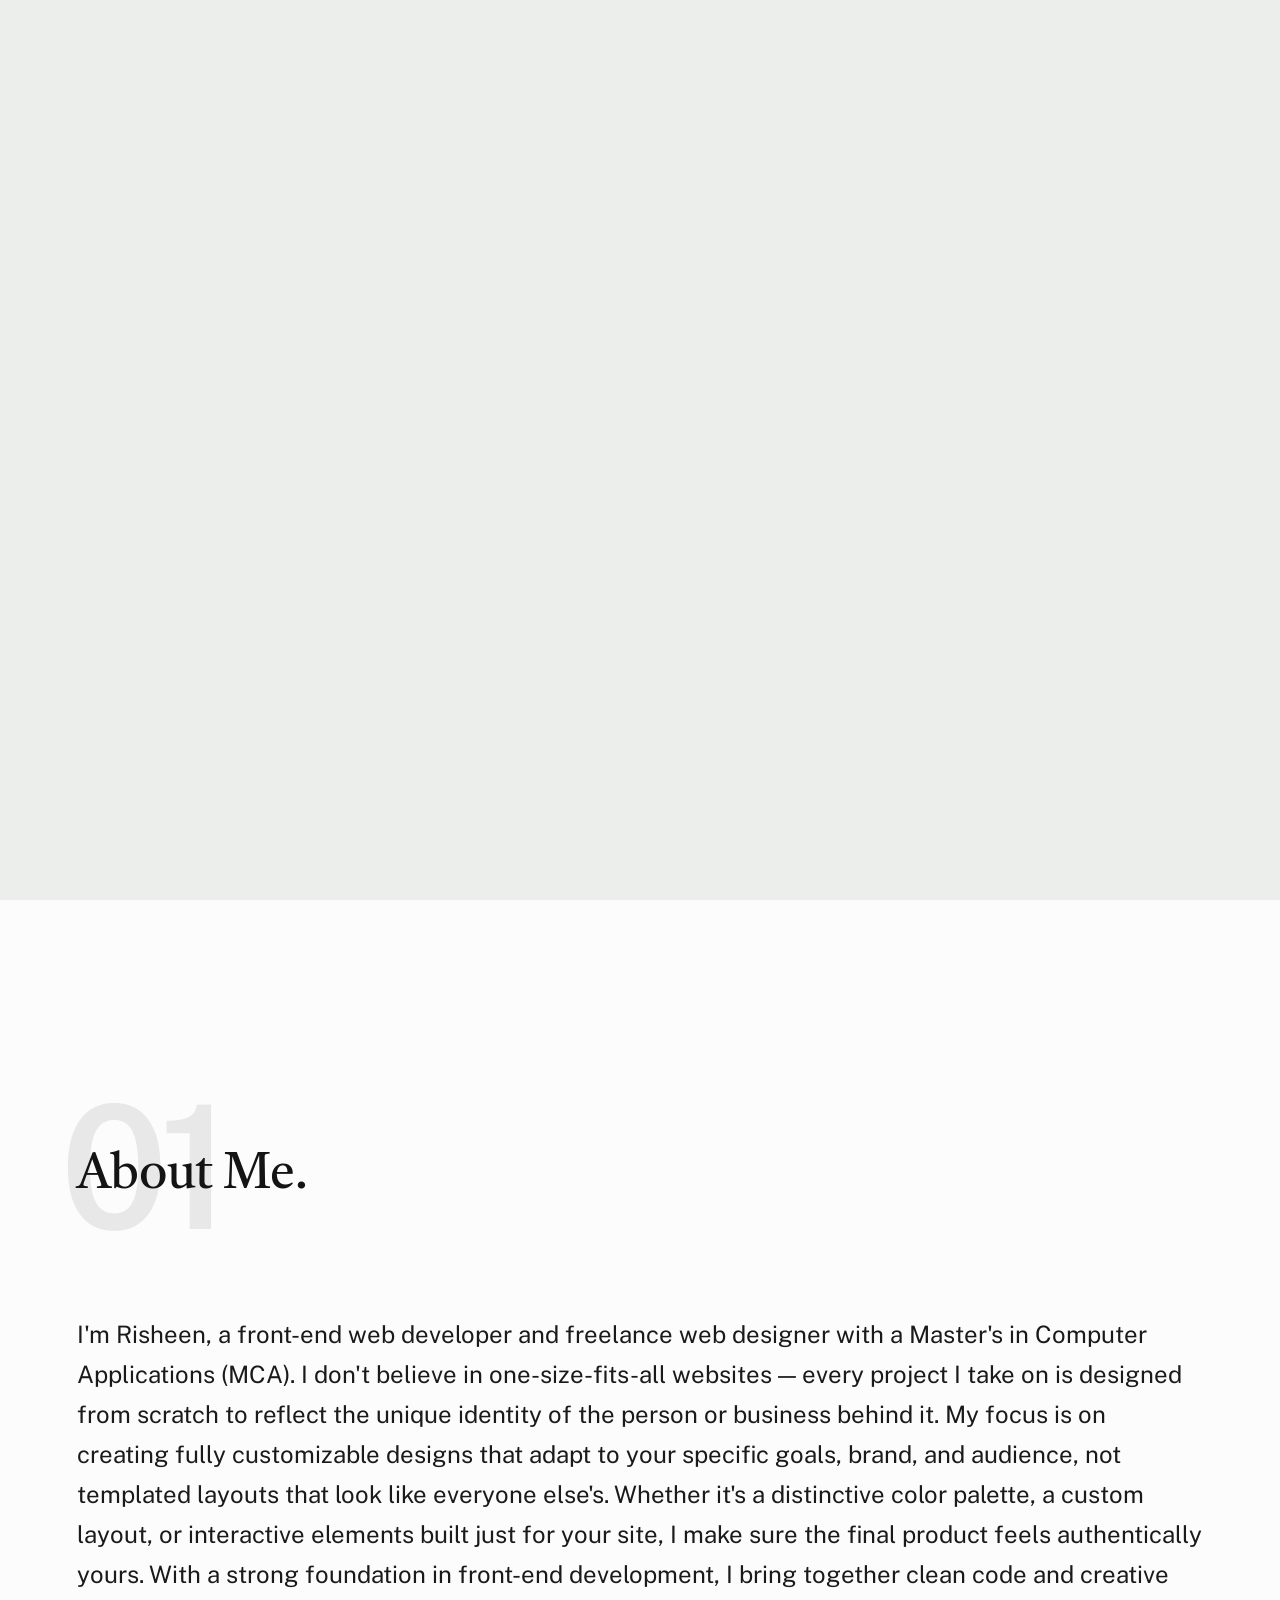
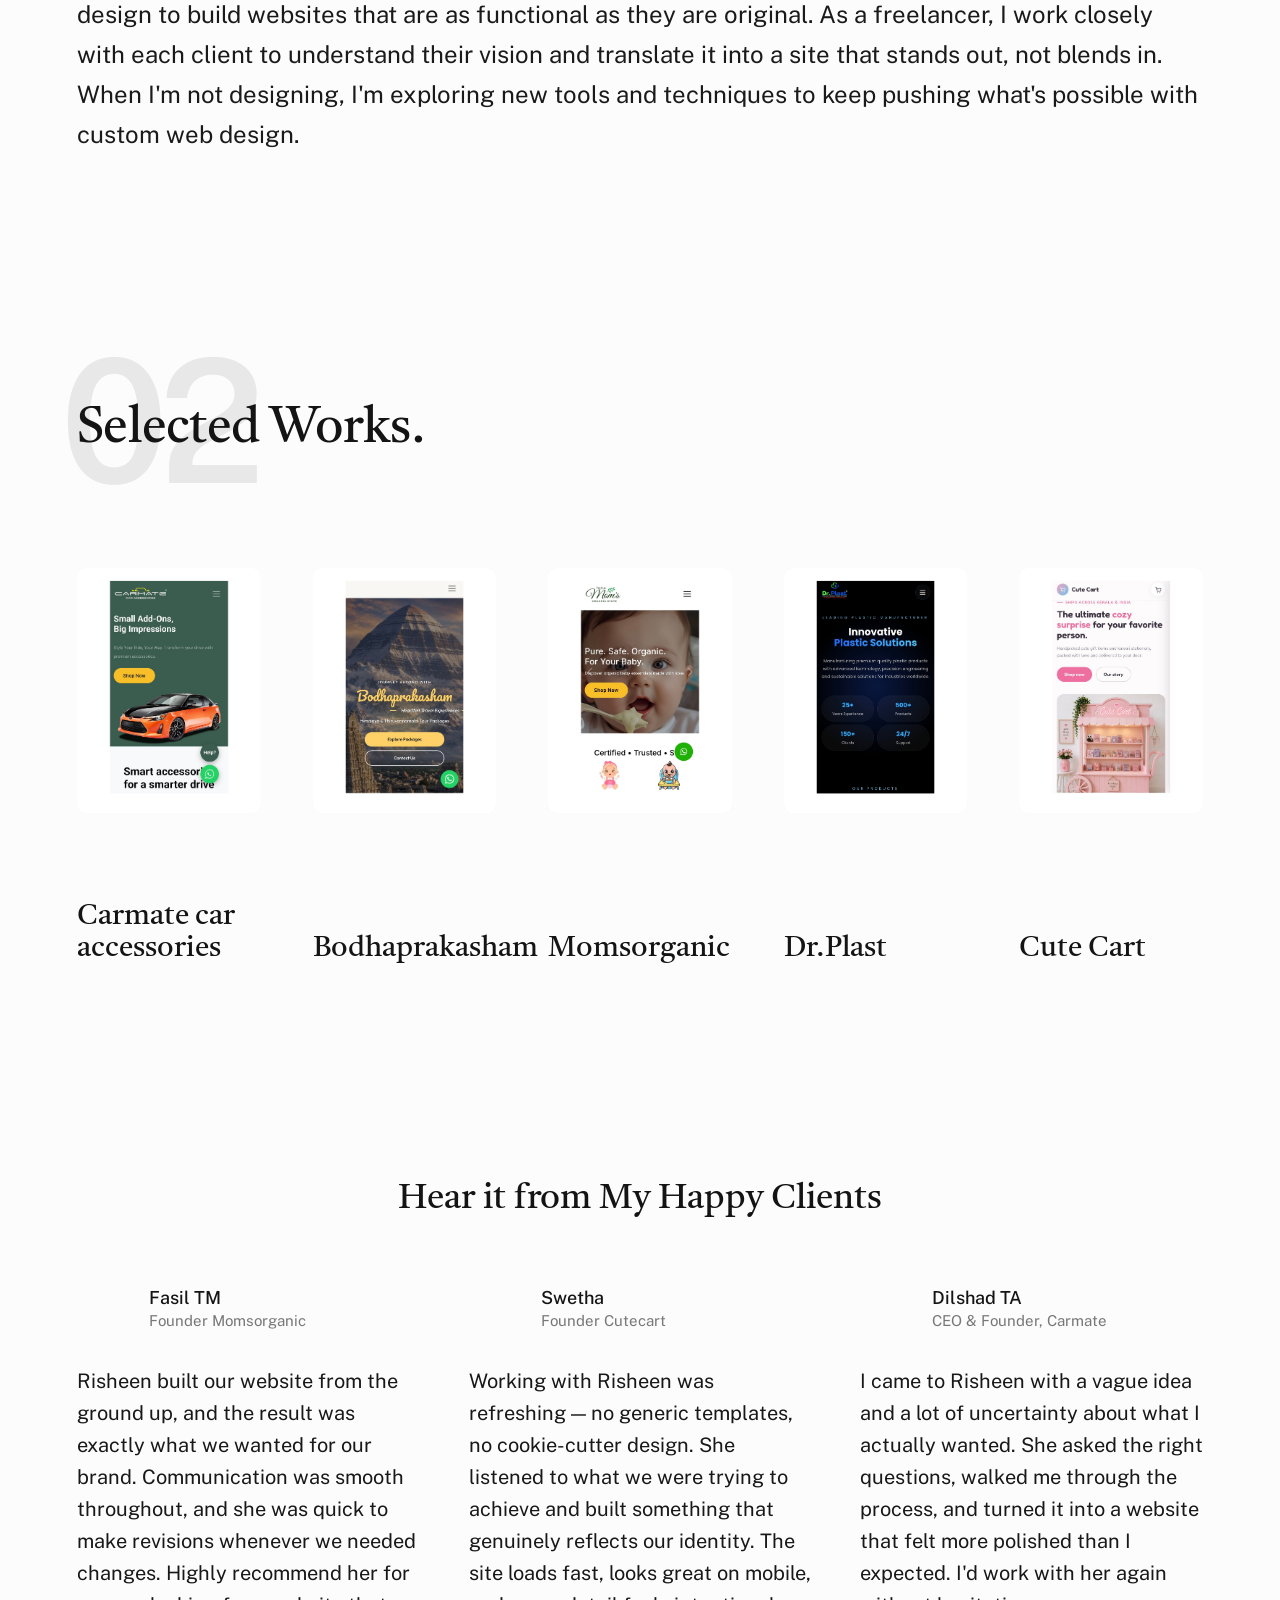
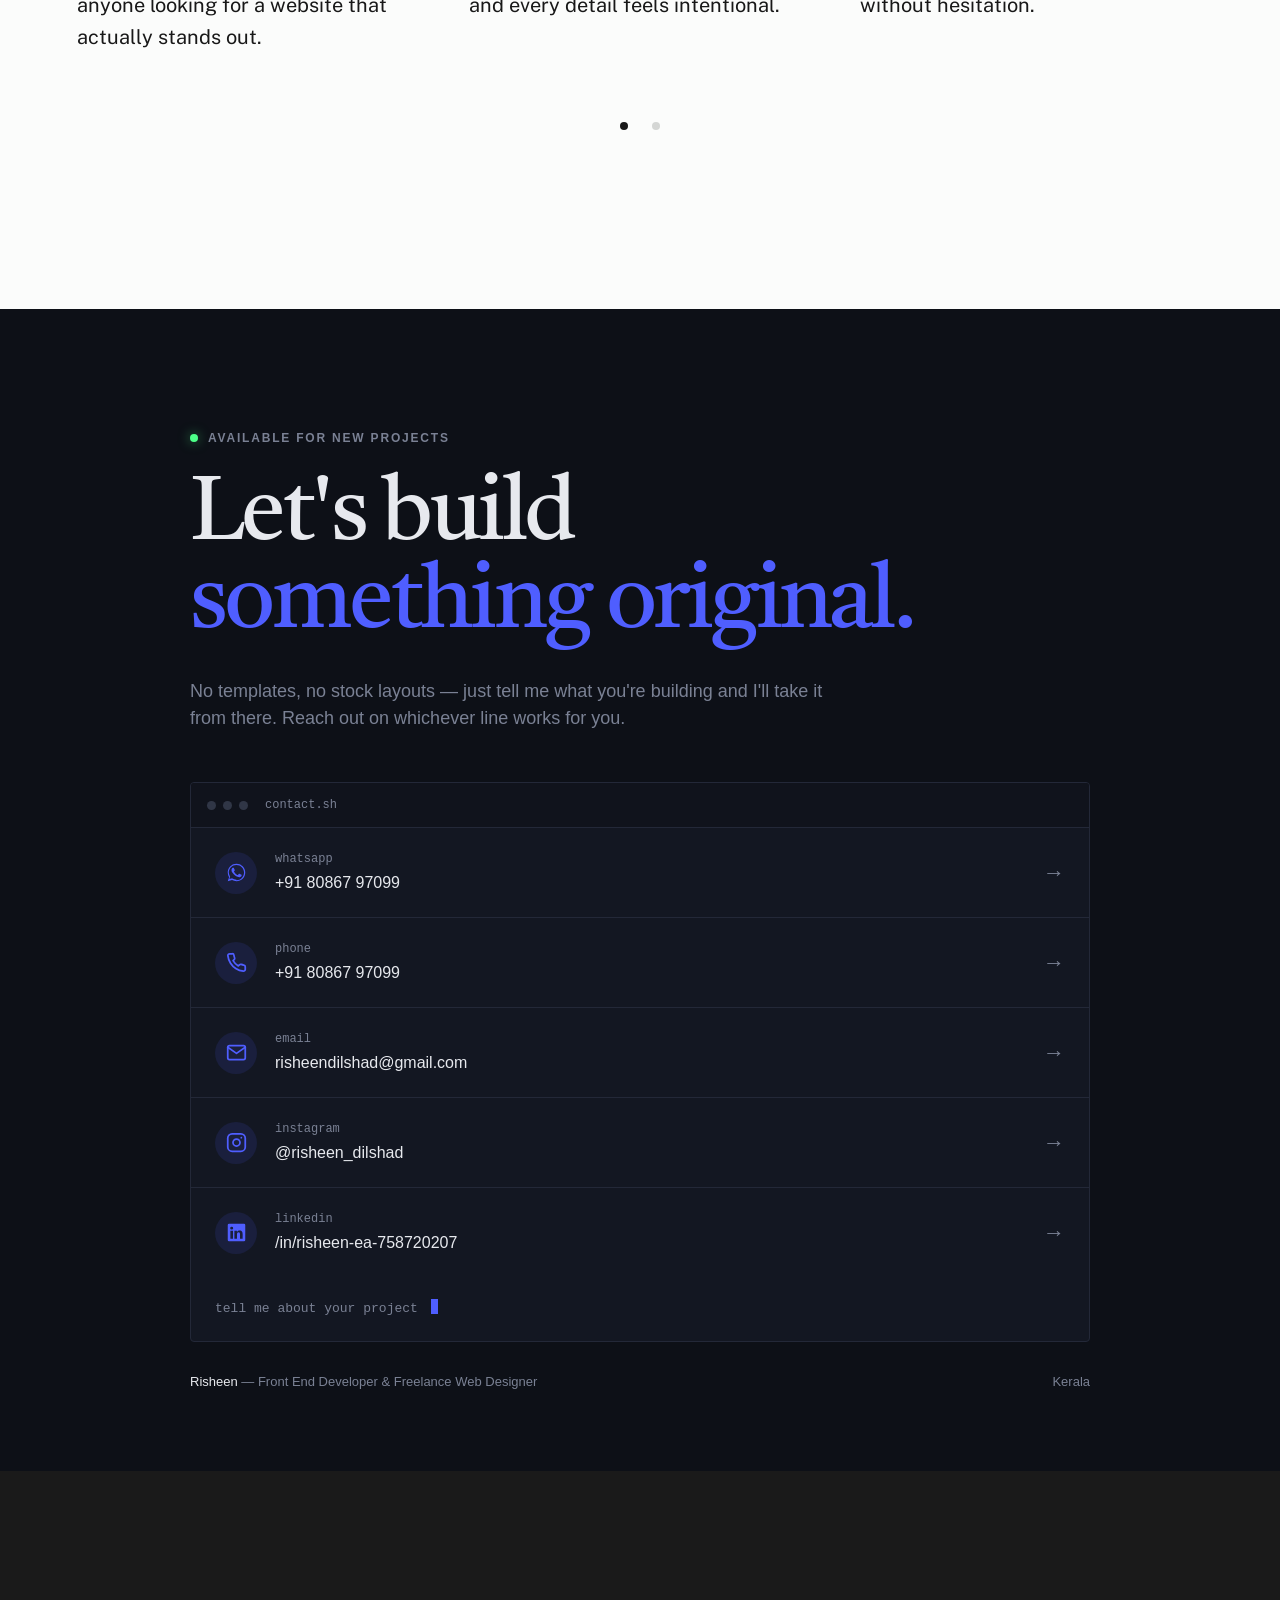
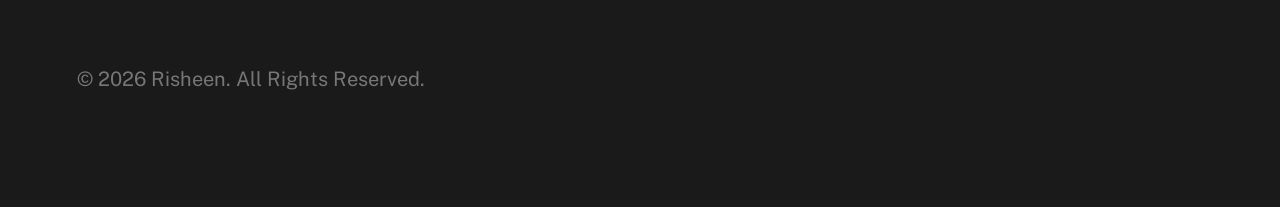
==== commit ac48bb63: "Update index.html" ====
--- a/index.html
+++ b/index.html
@@ -1,11 +1,13 @@
 <!DOCTYPE html>
-<html lang="en" class="no-js" >
+<html lang="en" class="no-js">
+
 <head>
 
-    <!--- basic page needs
+    <!-- Basic page needs
     ================================================== -->
     <meta charset="utf-8">
     <meta name="viewport" content="width=device-width, initial-scale=1">
+
     <title>Risheen</title>
 
     <script>
@@ -18,48 +20,290 @@
     <link rel="stylesheet" href="css/vendor.css">
     <link rel="stylesheet" href="css/styles.css">
 
-    <!-- favicons
+    <!-- Favicons
     ================================================== -->
     <link rel="apple-touch-icon" sizes="180x180" href="apple-touch-icon.png">
     <link rel="icon" type="image/png" sizes="32x32" href="favicon-32x32.png">
     <link rel="icon" type="image/png" sizes="16x16" href="favicon-16x16.png">
     <link rel="manifest" href="site.webmanifest">
-<style>
-    :root{
-  --bg: #0D1017;
-  --bg-raised: #131722;
-  --line: #232838;
-  --text: #E7E9EE;
-  --text-dim: #7A8194;
-  --accent: #4F5EFF;
-  --accent-soft: rgba(79,94,255,0.12);
-  --flag: #FFD23F;
-  --radius: 4px;
-}
-
-.s-content-contact *{ box-sizing: border-box; }
-
-.s-content-contact{
-  background: var(--bg);
-  color: var(--text);
-  font-family: 'Inter', sans-serif;
-  display: flex;
-  align-items: center;
-  justify-content: center;
-  padding: var(--vspace-6) 20px var(--vspace-4);   /* was: min-height:100vh + 100px 20px 60px */
-  line-height: 1.5;
-}
-
-/* ...everything else (.wrap, .eyebrow, h1, .lede, .panel, .row, .icon, .arrow,
-   .cursor-line, .contact-footer, keyframes) stays exactly as in contact.html — unchanged ... */
-</style>
+
+    <!-- Contact Section CSS
+    ================================================== -->
+    <style>
+
+        :root {
+            --bg: #0D1017;
+            --bg-raised: #131722;
+            --line: #232838;
+            --text: #E7E9EE;
+            --text-dim: #7A8194;
+            --accent: #4F5EFF;
+            --accent-soft: rgba(79, 94, 255, 0.12);
+            --flag: #FFD23F;
+            --radius: 4px;
+        }
+
+        .s-content-contact * {
+            box-sizing: border-box;
+        }
+
+        .s-content-contact {
+            background: var(--bg);
+            color: var(--text);
+            font-family: 'Inter', sans-serif;
+            display: flex;
+            align-items: center;
+            justify-content: center;
+            padding: 120px 20px 80px;
+            line-height: 1.5;
+            min-height: 100vh;
+        }
+
+        .s-content-contact .wrap {
+            width: 100%;
+            max-width: 900px;
+            margin: 0 auto;
+        }
+
+        .s-content-contact .eyebrow {
+            display: flex;
+            align-items: center;
+            gap: 10px;
+            color: var(--text-dim);
+            font-size: 12px;
+            font-weight: 600;
+            letter-spacing: 0.15em;
+            margin-bottom: 25px;
+        }
+
+        .s-content-contact .dot {
+            width: 8px;
+            height: 8px;
+            background: #4cff88;
+            border-radius: 50%;
+            display: inline-block;
+            box-shadow: 0 0 12px rgba(76, 255, 136, 0.5);
+        }
+
+        .s-content-contact h1 {
+            color: var(--text);
+            font-size: clamp(48px, 8vw, 90px);
+            line-height: 0.98;
+            letter-spacing: -0.04em;
+            margin: 0 0 30px;
+        }
+
+        .s-content-contact h1 span {
+            color: var(--accent);
+        }
+
+        .s-content-contact .lede {
+            color: var(--text-dim);
+            max-width: 650px;
+            font-size: 18px;
+            margin-bottom: 50px;
+        }
+
+        .s-content-contact .panel {
+            background: var(--bg-raised);
+            border: 1px solid var(--line);
+            border-radius: var(--radius);
+            overflow: hidden;
+        }
+
+        .s-content-contact .panel-head {
+            height: 45px;
+            display: flex;
+            align-items: center;
+            gap: 7px;
+            padding: 0 16px;
+            border-bottom: 1px solid var(--line);
+            background: #10131c;
+        }
+
+        .s-content-contact .chip {
+            width: 9px;
+            height: 9px;
+            border-radius: 50%;
+            background: #303646;
+        }
+
+        .s-content-contact .filename {
+            margin-left: 10px;
+            color: var(--text-dim);
+            font-size: 12px;
+            font-family: monospace;
+        }
+
+        .s-content-contact .rows {
+            display: flex;
+            flex-direction: column;
+        }
+
+        .s-content-contact .row {
+            display: flex;
+            align-items: center;
+            width: 100%;
+            padding: 22px 24px;
+            border-bottom: 1px solid var(--line);
+            text-decoration: none;
+            color: var(--text);
+            transition: background 0.25s ease, padding-left 0.25s ease;
+        }
+
+        .s-content-contact .row:last-child {
+            border-bottom: 0;
+        }
+
+        .s-content-contact .row:hover {
+            background: var(--accent-soft);
+            padding-left: 30px;
+        }
+
+        .s-content-contact .icon {
+            width: 42px;
+            height: 42px;
+            min-width: 42px;
+            display: flex;
+            align-items: center;
+            justify-content: center;
+            color: var(--accent);
+            background: var(--accent-soft);
+            border-radius: 50%;
+            margin-right: 18px;
+        }
+
+        .s-content-contact .icon svg {
+            width: 21px;
+            height: 21px;
+        }
+
+        .s-content-contact .row-text {
+            display: flex;
+            flex-direction: column;
+            min-width: 0;
+        }
+
+        .s-content-contact .key {
+            color: var(--text-dim);
+            font-family: monospace;
+            font-size: 12px;
+            margin-bottom: 3px;
+        }
+
+        .s-content-contact .val {
+            color: var(--text);
+            font-size: 16px;
+            word-break: break-word;
+        }
+
+        .s-content-contact .arrow {
+            margin-left: auto;
+            color: var(--text-dim);
+            font-size: 22px;
+            transition: transform 0.25s ease, color 0.25s ease;
+        }
+
+        .s-content-contact .row:hover .arrow {
+            color: var(--accent);
+            transform: translateX(5px);
+        }
+
+        .s-content-contact .cursor-line {
+            padding: 22px 24px;
+            color: var(--text-dim);
+            font-family: monospace;
+            font-size: 13px;
+        }
+
+        .s-content-contact .cursor {
+            display: inline-block;
+            width: 7px;
+            height: 15px;
+            margin-left: 5px;
+            vertical-align: -2px;
+            background: var(--accent);
+            animation: blink 1s infinite;
+        }
+
+        .s-content-contact .contact-footer {
+            display: flex;
+            justify-content: space-between;
+            gap: 20px;
+            margin-top: 30px;
+            color: var(--text-dim);
+            font-size: 13px;
+        }
+
+        .s-content-contact .contact-footer .name {
+            color: var(--text);
+        }
+
+        @keyframes blink {
+            0%,
+            45% {
+                opacity: 1;
+            }
+
+            46%,
+            100% {
+                opacity: 0;
+            }
+        }
+
+        @media screen and (max-width: 600px) {
+
+            .s-content-contact {
+                padding: 100px 16px 60px;
+            }
+
+            .s-content-contact h1 {
+                font-size: 48px;
+            }
+
+            .s-content-contact .lede {
+                font-size: 16px;
+            }
+
+            .s-content-contact .row {
+                padding: 18px 16px;
+            }
+
+            .s-content-contact .row:hover {
+                padding-left: 20px;
+            }
+
+            .s-content-contact .icon {
+                margin-right: 12px;
+            }
+
+            .s-content-contact .val {
+                font-size: 14px;
+            }
+
+            .s-content-contact .contact-footer {
+                flex-direction: column;
+            }
+        }
+
+        /* Make same-page navigation work smoothly */
+        html {
+            scroll-behavior: smooth;
+        }
+
+        /* Prevent fixed header from covering sections */
+        section[id] {
+            scroll-margin-top: 100px;
+        }
+
+    </style>
+
 </head>
 
 
 <body id="top">
 
-    
-    <!-- preloader
+    <!-- Preloader
     ================================================== -->
     <div id="preloader">
         <div id="loader" class="dots-fade">
@@ -70,321 +314,924 @@
     </div>
 
 
-    <!-- page wrap
+    <!-- Page wrap
     ================================================== -->
     <div id="page" class="s-pagewrap">
 
 
-        <!-- # site header 
+        <!-- Header
         ================================================== -->
         <header class="s-header">
+
             <div class="row s-header__inner">
 
                 <div class="s-header__block">
+
                     <div class="s-header__logo">
-                        <a class="logo" href="#">
-                            <img src="images/logo.png" width="50px;" height="20px;" alt="">
+                        <a class="logo" href="#top">
+                            <img
+                                src="images/logo.png"
+                                width="50"
+                                height="20"
+                                alt="Risheen"
+                            >
                         </a>
                     </div>
 
-                    <a class="s-header__menu-toggle" href="#0"><span>Menu</span></a>
-                </div> <!-- end s-header__block -->
-
-                <nav class="s-header__nav">    
+                    <a class="s-header__menu-toggle" href="#0">
+                        <span>Menu</span>
+                    </a>
+
+                </div>
+
+
+                <!-- Navigation
+                ================================================== -->
+                <nav class="s-header__nav" aria-label="Main navigation">
+
                     <ul class="s-header__menu-links">
-                        <li class="current"><a class="smoothscroll" href="#intro">Intro</a></li>
-                        <li><a class="smoothscroll" href="about.html">About</a></li>
-                        <li><a class="smoothscroll" href="#works">Works</a></li>
-                        <li><a class="smoothscroll" href="contact.html">Contact</a></li>
-                    </ul> <!-- s-header__menu-links -->    
-                </nav> <!-- end s-header__nav -->
-
-            </div> <!-- end s-header__inner -->
-        </header> <!-- end s-header -->
-
-
-        <!-- # intro
+
+                        <li class="current">
+                            <a class="smoothscroll" href="#intro">
+                                Intro
+                            </a>
+                        </li>
+
+                        <li>
+                            <a class="smoothscroll" href="#about">
+                                About
+                            </a>
+                        </li>
+
+                        <li>
+                            <a class="smoothscroll" href="#works">
+                                Works
+                            </a>
+                        </li>
+
+                        <li>
+                            <a class="smoothscroll" href="#contact">
+                                Contact
+                            </a>
+                        </li>
+
+                    </ul>
+
+                </nav>
+
+            </div>
+
+        </header>
+
+
+        <!-- INTRO
         ================================================== -->
         <section id="intro" class="s-intro target-section">
 
             <div class="row s-intro__content width-sixteen-col">
+
                 <div class="column lg-12 s-intro__content-inner grid-block grid-16">
-                    
+
                     <div class="s-intro__content-text">
 
-                        <div class="s-intro__content-pretitle text-pretitle">Hello</div>
+                        <div class="s-intro__content-pretitle text-pretitle">
+                            Hello
+                        </div>
+
                         <h1 class="s-intro__content-title">
-                        I'm Risheen,<br>
-                        web developer. <br>
-                        
-                        </h1>                            
+                            I'm Risheen,<br>
+                            web developer.
+                        </h1>
 
                         <div class="s-intro__content-btns">
-                            <a class="smoothscroll btn" href="about.html">More About Me</a>
-                            <a class="smoothscroll btn btn--stroke" href="contact.html">Get In Touch</a>
-                        </div> <!-- s-intro__content-btns -->   
-
-                    </div> <!-- s-intro__content-text -->                     
-                    
-                </div> <!-- s-intro__content-inner -->  
-            </div> <!-- s-intro__content -->
-
+
+                            <a
+                                class="btn"
+                                href="#about"
+                            >
+                                More About Me
+                            </a>
+
+                            <a
+                                class="btn btn--stroke"
+                                href="#contact"
+                            >
+                                Get In Touch
+                            </a>
+
+                        </div>
+
+                    </div>
+
+                </div>
+
+            </div>
+
+
+            <!-- Social links -->
             <ul class="s-intro__social social-list">
+
                 <li>
-                    <a href="#0">
-                        <svg xmlns="http://www.w3.org/2000/svg" width="24" height="24" viewBox="0 0 24 24" style="fill:rgba(0, 0, 0, 1);transform:;-ms-filter:"><path d="M20,3H4C3.447,3,3,3.448,3,4v16c0,0.552,0.447,1,1,1h8.615v-6.96h-2.338v-2.725h2.338v-2c0-2.325,1.42-3.592,3.5-3.592 c0.699-0.002,1.399,0.034,2.095,0.107v2.42h-1.435c-1.128,0-1.348,0.538-1.348,1.325v1.735h2.697l-0.35,2.725h-2.348V21H20 c0.553,0,1-0.448,1-1V4C21,3.448,20.553,3,20,3z"></path></svg>
+                    <a href="#0" aria-label="Facebook">
+                        <svg
+                            xmlns="http://www.w3.org/2000/svg"
+                            width="24"
+                            height="24"
+                            viewBox="0 0 24 24"
+                        >
+                            <path d="M20,3H4C3.447,3,3,3.448,3,4v16c0,.552,.447,1,1,1h8.615v-6.96h-2.338v-2.725h2.338v-2c0-2.325,1.42-3.592,3.5-3.592,.699-.002,1.399,.034,2.095,.107v2.42h-1.435c-1.128,0-1.348,.538-1.348,1.325v1.735h2.697l-.35,2.725h-2.348V21H20c.553,0,1-.448,1-1V4c0-.552-.447-1-1-1z"/>
+                        </svg>
                         <span class="u-screen-reader-text">Facebook</span>
                     </a>
                 </li>
+
                 <li>
-                    <a href="#0">
-                        <svg xmlns="http://www.w3.org/2000/svg" width="24" height="24" viewBox="0 0 24 24" style="fill:rgba(0, 0, 0, 1);transform:;-ms-filter:"><path d="M19.633,7.997c0.013,0.175,0.013,0.349,0.013,0.523c0,5.325-4.053,11.461-11.46,11.461c-2.282,0-4.402-0.661-6.186-1.809 c0.324,0.037,0.636,0.05,0.973,0.05c1.883,0,3.616-0.636,5.001-1.721c-1.771-0.037-3.255-1.197-3.767-2.793 c0.249,0.037,0.499,0.062,0.761,0.062c0.361,0,0.724-0.05,1.061-0.137c-1.847-0.374-3.23-1.995-3.23-3.953v-0.05 c0.537,0.299,1.16,0.486,1.82,0.511C3.534,9.419,2.823,8.184,2.823,6.787c0-0.748,0.199-1.434,0.548-2.032 c1.983,2.443,4.964,4.04,8.306,4.215c-0.062-0.3-0.1-0.611-0.1-0.923c0-2.22,1.796-4.028,4.028-4.028 c1.16,0,2.207,0.486,2.943,1.272c0.91-0.175,1.782-0.512,2.556-0.973c-0.299,0.935-0.936,1.721-1.771,2.22 c0.811-0.088,1.597-0.312,2.319-0.624C21.104,6.712,20.419,7.423,19.633,7.997z"></path></svg>
+                    <a href="#0" aria-label="Twitter">
+                        <svg
+                            xmlns="http://www.w3.org/2000/svg"
+                            width="24"
+                            height="24"
+                            viewBox="0 0 24 24"
+                        >
+                            <path d="M19.633,7.997c.013,.175,.013,.349,.013,.523,0,5.325-4.053,11.461-11.46,11.461-2.282,0-4.402-.661-6.186-1.809,.324,.037,.636,.05,.973,.05,1.883,0,3.616-.636,5.001-1.721-1.771-.037-3.255-1.197-3.767-2.793,.249,.037,.499,.062,.761,.062,.361,0,.724-.05,1.061-.137-1.847-.374-3.23-1.995-3.23-3.953v-.05c.537,.299,1.16,.486,1.82,.511-1.085-.723-1.796-1.958-1.796-3.355,0-.748,.199-1.434,.548-2.032,1.983,2.443,4.964,4.04,8.306,4.215-.062-.3-.1-.611-.1-.923,0-2.22,1.796-4.028,4.028-4.028,1.16,0,2.207,.486,2.943,1.272,.91-.175,1.782-.512,2.556-.973-.299,.935-.936,1.721-1.771,2.22,.811-.088,1.597-.312,2.319-.624-.547,.811-1.232,1.522-2.018,2.096z"/>
+                        </svg>
                         <span class="u-screen-reader-text">Twitter</span>
                     </a>
                 </li>
+
                 <li>
-                    <a href="#0">
-                        <svg xmlns="http://www.w3.org/2000/svg" width="24" height="24" viewBox="0 0 24 24" style="fill:rgba(0, 0, 0, 1);transform:;-ms-filter:"><path d="M11.999,7.377c-2.554,0-4.623,2.07-4.623,4.623c0,2.554,2.069,4.624,4.623,4.624c2.552,0,4.623-2.07,4.623-4.624 C16.622,9.447,14.551,7.377,11.999,7.377L11.999,7.377z M11.999,15.004c-1.659,0-3.004-1.345-3.004-3.003 c0-1.659,1.345-3.003,3.004-3.003s3.002,1.344,3.002,3.003C15.001,13.659,13.658,15.004,11.999,15.004L11.999,15.004z"></path><circle cx="16.806" cy="7.207" r="1.078"></circle><path d="M20.533,6.111c-0.469-1.209-1.424-2.165-2.633-2.632c-0.699-0.263-1.438-0.404-2.186-0.42 c-0.963-0.042-1.268-0.054-3.71-0.054s-2.755,0-3.71,0.054C7.548,3.074,6.809,3.215,6.11,3.479C4.9,3.946,3.945,4.902,3.477,6.111 c-0.263,0.7-0.404,1.438-0.419,2.186c-0.043,0.962-0.056,1.267-0.056,3.71c0,2.442,0,2.753,0.056,3.71 c0.015,0.748,0.156,1.486,0.419,2.187c0.469,1.208,1.424,2.164,2.634,2.632c0.696,0.272,1.435,0.426,2.185,0.45 c0.963,0.042,1.268,0.055,3.71,0.055s2.755,0,3.71-0.055c0.747-0.015,1.486-0.157,2.186-0.419c1.209-0.469,2.164-1.424,2.633-2.633 c0.263-0.7,0.404-1.438,0.419-2.186c0.043-0.962,0.056-1.267,0.056-3.71s0-2.753-0.056-3.71C20.941,7.57,20.801,6.819,20.533,6.111z M19.315,15.643c-0.007,0.576-0.111,1.147-0.311,1.688c-0.305,0.787-0.926,1.409-1.712,1.711c-0.535,0.199-1.099,0.303-1.67,0.311 c-0.95,0.044-1.218,0.055-3.654,0.055c-2.438,0-2.687,0-3.655-0.055c-0.569-0.007-1.135-0.112-1.669-0.311 c-0.789-0.301-1.414-0.923-1.719-1.711c-0.196-0.534-0.302-1.099-0.311-1.669c-0.043-0.95-0.053-1.218-0.053-3.654 c0-2.437,0-2.686,0.053-3.655c0.007-0.576,0.111-1.146,0.311-1.687c0.305-0.789,0.93-1.41,1.719-1.712 c0.534-0.198,1.1-0.303,1.669-0.311c0.951-0.043,1.218-0.055,3.655-0.055c2.437,0,2.687,0,3.654,0.055 c0.571,0.007,1.135,0.112,1.67,0.311c0.786,0.303,1.407,0.925,1.712,1.712c0.196,0.534,0.302,1.099,0.311,1.669 c0.043,0.951,0.054,1.218,0.054,3.655c0,2.436,0,2.698-0.043,3.654H19.315z"></path></svg>
+                    <a href="#0" aria-label="Instagram">
+                        <svg
+                            xmlns="http://www.w3.org/2000/svg"
+                            width="24"
+                            height="24"
+                            viewBox="0 0 24 24"
+                        >
+                            <path d="M11.999,7.377c-2.554,0-4.623,2.07-4.623,4.623c0,2.554,2.069,4.624,4.623,4.624c2.552,0,4.623-2.07,4.623-4.624C16.622,9.447,14.551,7.377,11.999,7.377z"/>
+                            <circle cx="16.806" cy="7.207" r="1.078"/>
+                            <path d="M20.533,6.111c-.469-1.209-1.424-2.165-2.633-2.632-.699-.263-1.438-.404-2.186-.42-.963-.042-1.268-.054-3.71-.054s-2.755,0-3.71,.054C7.548,3.074,6.809,3.215,6.11,3.479,4.9,3.946,3.945,4.902,3.477,6.111c-.263,.7-.404,1.438-.419,2.186-.043,.962-.056,1.267-.056,3.71,0,2.442,0,2.753,.056,3.71,.015,.748,.156,1.486,.419,2.187,.469,1.208,1.424,2.164,2.634,2.632,.696,.272,1.435,.426,2.185,.45,.963,.042,1.268,.055,3.71,.055s2.755,0,3.71-.055c.747-.015,1.486-.157,2.186-.419,1.209-.469,2.164-1.424,2.633-2.633,.263-.7,.404-1.438,.419-2.186,.043-.962,.056-1.267,.056-3.71s0-2.753-.056-3.71C20.941,7.57,20.801,6.819,20.533,6.111z"/>
+                        </svg>
                         <span class="u-screen-reader-text">Instagram</span>
                     </a>
                 </li>
-                <li>
-                    <a href="#0">
-                        <svg xmlns="http://www.w3.org/2000/svg" width="24" height="24" viewBox="0 0 24 24" style="fill: rgba(0, 0, 0, 1);transform: ;msFilter:;"><path d="M20.66 6.98a9.932 9.932 0 0 0-3.641-3.64C15.486 2.447 13.813 2 12 2s-3.486.447-5.02 1.34c-1.533.893-2.747 2.107-3.64 3.64S2 10.187 2 12s.446 3.487 1.34 5.02a9.924 9.924 0 0 0 3.641 3.64C8.514 21.553 10.187 22 12 22s3.486-.447 5.02-1.34a9.932 9.932 0 0 0 3.641-3.64C21.554 15.487 22 13.813 22 12s-.446-3.487-1.34-5.02zM12 3.66c2 0 3.772.64 5.32 1.919-.92 1.174-2.286 2.14-4.1 2.9-1.002-1.813-2.088-3.327-3.261-4.54A7.715 7.715 0 0 1 12 3.66zM5.51 6.8a8.116 8.116 0 0 1 2.711-2.22c1.212 1.201 2.325 2.7 3.34 4.5-2 .6-4.114.9-6.341.9-.573 0-1.006-.013-1.3-.04A8.549 8.549 0 0 1 5.51 6.8zM3.66 12c0-.054.003-.12.01-.2.007-.08.01-.146.01-.2.254.014.641.02 1.161.02 2.666 0 5.146-.367 7.439-1.1.187.373.381.793.58 1.26-1.32.293-2.674 1.006-4.061 2.14S6.4 16.247 5.76 17.5c-1.4-1.587-2.1-3.42-2.1-5.5zM12 20.34c-1.894 0-3.594-.587-5.101-1.759.601-1.187 1.524-2.322 2.771-3.401 1.246-1.08 2.483-1.753 3.71-2.02a29.441 29.441 0 0 1 1.56 6.62 8.166 8.166 0 0 1-2.94.56zm7.08-3.96a8.351 8.351 0 0 1-2.58 2.621c-.24-2.08-.7-4.107-1.379-6.081.932-.066 1.765-.1 2.5-.1.799 0 1.686.034 2.659.1a8.098 8.098 0 0 1-1.2 3.46zm-1.24-5c-1.16 0-2.233.047-3.22.14a27.053 27.053 0 0 0-.68-1.62c2.066-.906 3.532-2.006 4.399-3.3 1.2 1.414 1.854 3.027 1.96 4.84-.812-.04-1.632-.06-2.459-.06z"></path></svg>
-                        <span class="u-screen-reader-text">Dribbble</span>
-                    </a>
-                </li>
-                <li>
-                    <a href="#0">
-                        <svg xmlns="http://www.w3.org/2000/svg" width="24" height="24" viewBox="0 0 24 24" style="fill: rgba(0, 0, 0, 1);transform: ;msFilter:;"><path d="M11.99 2C6.472 2 2 6.473 2 11.99c0 4.232 2.633 7.85 6.35 9.306-.088-.79-.166-2.006.034-2.868.182-.78 1.172-4.966 1.172-4.966s-.299-.599-.299-1.484c0-1.388.805-2.425 1.808-2.425.853 0 1.264.64 1.264 1.407 0 .858-.546 2.139-.827 3.327-.235.994.499 1.805 1.479 1.805 1.775 0 3.141-1.872 3.141-4.575 0-2.392-1.719-4.064-4.173-4.064-2.843 0-4.512 2.132-4.512 4.335 0 .858.331 1.779.744 2.28a.3.3 0 0 1 .069.286c-.076.315-.245.994-.277 1.133-.044.183-.145.222-.335.134-1.247-.581-2.027-2.405-2.027-3.871 0-3.151 2.289-6.045 6.601-6.045 3.466 0 6.159 2.469 6.159 5.77 0 3.444-2.171 6.213-5.184 6.213-1.013 0-1.964-.525-2.29-1.146l-.623 2.374c-.225.868-.834 1.956-1.241 2.62a10 10 0 0 0 2.958.445c5.517 0 9.99-4.473 9.99-9.99S17.507 2 11.99 2"></path></svg>
-                        <span class="u-screen-reader-text">Pinterest</span>
-                    </a>
-                </li>
-            </ul> <!-- end s-intro__social -->
-
-            <div class="s-intro__content-media">                               
-                <img src="images/intro-bg.jpeg" srcset="images/intro-bg.jpeg 1x, images/intro-bg.jpeg 2x" alt="">
-            </div> <!-- s-intro__content-media -->                
-
-            <div class="s-intro__btn-download">
-                <a class="btn btn--stroke" href="#0"></a>
-            </div> <!-- end s-intro__btn-download -->
-            
+
+            </ul>
+
+
+            <!-- Intro image -->
+            <div class="s-intro__content-media">
+
+                <img
+                    src="images/intro-bg.jpeg"
+                    srcset="images/intro-bg.jpeg 1x, images/intro-bg.jpeg 2x"
+                    alt=""
+                >
+
+            </div>
+
+
+            <!-- Scroll down -->
             <div class="s-intro__scroll-down">
+
                 <a href="#about" class="smoothscroll">
+
                     <div class="scroll-icon">
-                        <svg xmlns="http://www.w3.org/2000/svg" width="24" height="24" viewBox="0 0 24 24" style="fill: rgba(0, 0, 0, 1);transform: ;msFilter:;"><path d="M11.178 19.569a.998.998 0 0 0 1.644 0l9-13A.999.999 0 0 0 21 5H3a1.002 1.002 0 0 0-.822 1.569l9 13z"></path></svg>
+                        <svg
+                            xmlns="http://www.w3.org/2000/svg"
+                            width="24"
+                            height="24"
+                            viewBox="0 0 24 24"
+                        >
+                            <path d="M11.178 19.569a.998.998 0 0 0 1.644 0l9-13A.999.999 0 0 0 21 5H3a1.002 1.002 0 0 0-.822 1.569l9 13z"/>
+                        </svg>
                     </div>
-                    <span class="scroll-text u-screen-reader-text">Scroll Down</span>
+
+                    <span class="scroll-text u-screen-reader-text">
+                        Scroll Down
+                    </span>
+
                 </a>
-            </div> <!-- s-intro__scroll-down -->
-
-        </section> <!-- end s-intro -->
-
-
-        <!-- # about
+
+            </div>
+
+        </section>
+
+
+        <!-- ABOUT
         ================================================== -->
         <section id="about" class="s-about target-section">
 
             <div class="row s-about__content">
-                <div class="column xl-12">    
-                    
+
+                <div class="column xl-12">
+
                     <div class="section-header" data-num="01">
-                        <h2 class="text-display-title">About Me.</h2>
-                    </div> <!-- end section-header -->
+                        <h2 class="text-display-title">
+                            About Me.
+                        </h2>
+                    </div>
 
                     <p class="attention-getter">
-                    I'm Risheen, a front-end web developer and freelance web designer with a Master's in Computer Applications (MCA). I don't believe in one-size-fits-all websites  every project I take on is designed from scratch to reflect the unique identity of the person or business behind it.
-
-My focus is on creating fully customizable designs that adapt to your specific goals, brand, and audience, not templated layouts that look like everyone else's. Whether it's a distinctive color palette, a custom layout, or interactive elements built just for your site, I make sure the final product feels authentically yours.
-
-With a strong foundation in front-end development, I bring together clean code and creative design to build websites that are as functional as they are original. As a freelancer, I work closely with each client to understand their vision and translate it into a site that stands out not blends in.
-
-When I'm not designing, I'm exploring new tools and techniques to keep pushing what's possible with custom web design. </p>
-
-                
-
-
-       <!-- # works
+                        I'm Risheen, a front-end web developer and freelance web designer with a Master's in Computer Applications (MCA).
+
+                        I don't believe in one-size-fits-all websites — every project I take on is designed from scratch to reflect the unique identity of the person or business behind it.
+
+                        My focus is on creating fully customizable designs that adapt to your specific goals, brand, and audience, not templated layouts that look like everyone else's.
+
+                        Whether it's a distinctive color palette, a custom layout, or interactive elements built just for your site, I make sure the final product feels authentically yours.
+
+                        With a strong foundation in front-end development, I bring together clean code and creative design to build websites that are as functional as they are original.
+
+                        As a freelancer, I work closely with each client to understand their vision and translate it into a site that stands out, not blends in.
+
+                        When I'm not designing, I'm exploring new tools and techniques to keep pushing what's possible with custom web design.
+                    </p>
+
+                </div>
+
+            </div>
+
+        </section>
+
+
+        <!-- WORKS
         ================================================== -->
         <section id="works" class="s-works target-section">
 
             <div class="row">
+
                 <div class="column xl-12">
+
                     <div class="section-header" data-num="02">
-                        <h2 class="text-display-title">Selected Works.</h2>
-                    </div> <!-- end section-header -->
-                </div>
+                        <h2 class="text-display-title">
+                            Selected Works.
+                        </h2>
+                    </div>
+
+                </div>
+
             </div>
 
+
+            <!-- Projects -->
             <div class="row">
+
                 <div class="column entry">
-                    <a href="https://carmatecaraccessories.com/" class="entry__link" target="_blank" rel="noopener">
+
+                    <a
+                        href="https://carmatecaraccessories.com/"
+                        class="entry__link"
+                        target="_blank"
+                        rel="noopener noreferrer"
+                    >
+
                         <div class="entry__thumb">
-                            <img src="images/car.png" alt="Site One">
+                            <img
+                                src="images/car.png"
+                                alt="Carmate car accessories website"
+                            >
                         </div>
+
                         <div class="entry__info">
-                            <h4 class="entry__title">Carmate car accessories</h4>
-                            
+                            <h4 class="entry__title">
+                                Carmate car accessories
+                            </h4>
                         </div>
+
                     </a>
-                </div>
+
+                </div>
+
 
                 <div class="column entry">
-                    <a href="https://bodhaprakasham.com/" class="entry__link" target="_blank" rel="noopener">
+
+                    <a
+                        href="https://bodhaprakasham.com/"
+                        class="entry__link"
+                        target="_blank"
+                        rel="noopener noreferrer"
+                    >
+
                         <div class="entry__thumb">
-                            <img src="images/bod.png" alt="Site Two">
+                            <img
+                                src="images/bod.png"
+                                alt="Bodhaprakasham website"
+                            >
                         </div>
+
                         <div class="entry__info">
-                            <h4 class="entry__title">Bodhaprakasham</h4>
-                          
+                            <h4 class="entry__title">
+                                Bodhaprakasham
+                            </h4>
                         </div>
+
                     </a>
-                </div>
+
+                </div>
+
 
                 <div class="column entry">
-                    <a href="https://themomsorganic.com/" class="entry__link" target="_blank" rel="noopener">
+
+                    <a
+                        href="https://themomsorganic.com/"
+                        class="entry__link"
+                        target="_blank"
+                        rel="noopener noreferrer"
+                    >
+
                         <div class="entry__thumb">
-                            <img src="images/mom.png" alt="Site Three">
+                            <img
+                                src="images/mom.png"
+                                alt="Momsorganic website"
+                            >
                         </div>
+
                         <div class="entry__info">
-                            <h4 class="entry__title">Momsorganic</h4>
-                            
+                            <h4 class="entry__title">
+                                Momsorganic
+                            </h4>
                         </div>
+
                     </a>
-                </div>
+
+                </div>
+
 
                 <div class="column entry">
-                    <a href="https://drplast.in/" class="entry__link" target="_blank" rel="noopener">
+
+                    <a
+                        href="https://drplast.in/"
+                        class="entry__link"
+                        target="_blank"
+                        rel="noopener noreferrer"
+                    >
+
                         <div class="entry__thumb">
-                            <img src="images/dr.png" alt="Site Four">
+                            <img
+                                src="images/dr.png"
+                                alt="Dr Plast website"
+                            >
                         </div>
+
                         <div class="entry__info">
-                            <h4 class="entry__title">Dr.Plast</h4>
-                         
+                            <h4 class="entry__title">
+                                Dr.Plast
+                            </h4>
                         </div>
+
                     </a>
-                </div>
-                 <div class="column entry">
-                    <a href="https://risheendilshad.github.io/cutecart/" class="entry__link" target="_blank" rel="noopener">
+
+                </div>
+
+
+                <div class="column entry">
+
+                    <a
+                        href="https://risheendilshad.github.io/cutecart/"
+                        class="entry__link"
+                        target="_blank"
+                        rel="noopener noreferrer"
+                    >
+
                         <div class="entry__thumb">
-                            <img src="images/cute.png" alt="Site Four">
+                            <img
+                                src="images/cute.png"
+                                alt="Cute Cart website"
+                            >
                         </div>
+
                         <div class="entry__info">
-                            <h4 class="entry__title">Cute cart</h4>
-                           
+                            <h4 class="entry__title">
+                                Cute Cart
+                            </h4>
                         </div>
+
                     </a>
-                </div>
+
+                </div>
+
             </div>
 
-            <div class="row folio-entries">
-                <!-- your existing glightbox gallery entries (White Knit Cap, WoodCraft, etc.) stay unchanged here -->
-            </div>
-        </section>
-
-
+
+            <!-- Testimonials
+            ================================================== -->
             <div class="row s-testimonials">
+
                 <div class="column xl-12">
 
-                    <h3 class="s-testimonials__header">Hear it from My Happy Clients</h3>
-    
+                    <h3 class="s-testimonials__header">
+                        Hear it from My Happy Clients
+                    </h3>
+
+
                     <div class="swiper-container s-testimonials__slider">
-    
+
                         <div class="swiper-wrapper">
 
+
                             <div class="s-testimonials__slide swiper-slide">
+
                                 <div class="s-testimonials__author">
-                                   
+
                                     <cite class="s-testimonials__cite">
                                         <strong>Fasil TM</strong>
                                         <span>Founder Momsorganic</span>
                                     </cite>
+
                                 </div>
+
                                 <p>
-                                Risheen built our website from the ground up, and the result was exactly what we wanted to our brand.
-                                    Communication was smooth throughout, and she was quick to make revisions whenever we needed changes.
-                                    Highly recommend her for anyone looking for a website that actually stands out.
+                                    Risheen built our website from the ground up,
+                                    and the result was exactly what we wanted for
+                                    our brand. Communication was smooth throughout,
+                                    and she was quick to make revisions whenever we
+                                    needed changes. Highly recommend her for anyone
+                                    looking for a website that actually stands out.
                                 </p>
-                            </div> <!-- end s-testimonials__slide -->
-            
+
+                            </div>
+
+
                             <div class="s-testimonials__slide swiper-slide">
+
                                 <div class="s-testimonials__author">
-                                   
+
                                     <cite class="s-testimonials__cite">
                                         <strong>Swetha</strong>
                                         <span>Founder Cutecart</span>
                                     </cite>
+
                                 </div>
+
                                 <p>
-                               Working with Risheen was refreshing  no generic templates, no cookie-cutter design. 
-                                    She listened to what we were trying to achieve and built something that genuinely reflects our identity. The site loads fast, looks great on mobile, and every detail feels intentional. 
-                                    If you want a website designer who treats your project like it's the only one they're working on, Risheen is it.
+                                    Working with Risheen was refreshing — no generic
+                                    templates, no cookie-cutter design. She listened
+                                    to what we were trying to achieve and built
+                                    something that genuinely reflects our identity.
+                                    The site loads fast, looks great on mobile,
+                                    and every detail feels intentional.
                                 </p>
-                            </div> <!-- end s-testimonials__slide -->
-            
+
+                            </div>
+
+
                             <div class="s-testimonials__slide swiper-slide">
+
                                 <div class="s-testimonials__author">
+
                                     <cite class="s-testimonials__cite">
                                         <strong>Dilshad TA</strong>
-                                        <span>Ceo & Founder,Carmate</span>
+                                        <span>CEO &amp; Founder, Carmate</span>
                                     </cite>
+
                                 </div>
+
                                 <p>
-                     I came to Risheen with a vague idea and a lot of uncertainty about what I actually wanted.
-                                    She asked the right questions, walked me through the process, and turned it into a website that felt more polished than I expected.
+                                    I came to Risheen with a vague idea and a lot
+                                    of uncertainty about what I actually wanted.
+                                    She asked the right questions, walked me
+                                    through the process, and turned it into a
+                                    website that felt more polished than I expected.
                                     I'd work with her again without hesitation.
                                 </p>
-                            </div> <!-- end s-testimonials__slide -->
-    
+
+                            </div>
+
+
                             <div class="s-testimonials__slide swiper-slide">
+
                                 <div class="s-testimonials__author">
-                                    
+
                                     <cite class="s-testimonials__cite">
                                         <strong>Anwar</strong>
                                         <span>Dr.plast co.</span>
                                     </cite>
+
                                 </div>
+
                                 <p>
-                                What I appreciated most about working with Risheen was how invested she was in getting the details right  from load speed to how the site felt on a phone screen.
-                                    She didn't just build what I asked for, she pointed out things I hadn't thought about that made the final site so much better.
-                                    It's rare to find someone who combines strong design instincts with real technical skill.
+                                    What I appreciated most about working with
+                                    Risheen was how invested she was in getting
+                                    the details right — from load speed to how
+                                    the site felt on a phone screen. She didn't
+                                    just build what I asked for, she pointed out
+                                    things I hadn't thought about that made the
+                                    final site so much better.
                                 </p>
-                            </div> <!-- end s-testimonials__slide -->
-        
-                        </div> <!-- end swiper-wrapper -->
-    
+
+                            </div>
+
+
+                        </div>
+
                         <div class="swiper-pagination"></div>
-    
-                    </div> <!-- end swiper-container -->
-    
-                </div> <!-- end column -->
-            </div> <!-- end s-testimonials -->
-
-        </section> <!-- end s-works -->
-                   <!-- end contact -->
-<!-- # footer
+
+                    </div>
+
+                </div>
+
+            </div>
+
+        </section>
+
+
+        <!-- CONTACT
+        ================================================== -->
+        <section
+            id="contact"
+            class="s-content-contact target-section"
+        >
+
+            <div class="wrap">
+
+                <div class="eyebrow">
+                    <span class="dot"></span>
+                    AVAILABLE FOR NEW PROJECTS
+                </div>
+
+
+                <h1>
+                    Let's build<br>
+                    <span>something original.</span>
+                </h1>
+
+
+                <p class="lede">
+                    No templates, no stock layouts — just tell me what you're
+                    building and I'll take it from there. Reach out on whichever
+                    line works for you.
+                </p>
+
+
+                <!-- Contact panel -->
+                <div class="panel">
+
+                    <div class="panel-head">
+
+                        <span class="chip"></span>
+                        <span class="chip"></span>
+                        <span class="chip"></span>
+
+                        <span class="filename">
+                            contact.sh
+                        </span>
+
+                    </div>
+
+
+                    <div class="rows">
+
+
+                        <!-- WhatsApp -->
+                        <a
+                            class="row"
+                            href="https://wa.me/918086797099"
+                            target="_blank"
+                            rel="noopener noreferrer"
+                        >
+
+                            <span class="icon">
+
+                                <svg
+                                    viewBox="0 0 24 24"
+                                    fill="currentColor"
+                                >
+                                    <path d="M17.5 14.4c-.3-.1-1.7-.9-2-1-.3-.1-.5-.1-.7.1-.2.3-.8 1-.9 1.2-.2.2-.3.2-.6.1-.3-.2-1.3-.5-2.4-1.5-.9-.8-1.5-1.8-1.7-2.1-.2-.3 0-.5.1-.6.1-.1.3-.3.4-.5.1-.1.2-.3.3-.4.1-.2 0-.4 0-.5C10 9 9.4 7.6 9.1 7c-.2-.5-.4-.4-.6-.4h-.5c-.2 0-.5.1-.7.3-.3.3-1 1-1 2.4s1 2.8 1.2 3c.1.2 2 3 4.8 4.3.7.3 1.2.5 1.6.6.7.2 1.3.2 1.8.1.5-.1 1.7-.7 2-1.4.2-.6.2-1.2.1-1.3-.1-.1-.2-.2-.5-.3z"/>
+                                    <path d="M12 2C6.5 2 2 6.5 2 12c0 1.9.5 3.7 1.5 5.3L2 22l4.9-1.3C8.4 21.6 10.1 22 12 22c5.5 0 10-4.5 10-10S17.5 2 12 2zm0 18.2c-1.7 0-3.3-.5-4.7-1.3l-.3-.2-3.1.8.8-3-.2-.3C3.7 14.7 3.2 13.4 3.2 12c0-4.8 3.9-8.7 8.7-8.7s8.7 3.9 8.7 8.7-3.8 8.9-8.6 8.9z"/>
+                                </svg>
+
+                            </span>
+
+
+                            <span class="row-text">
+
+                                <span class="key">
+                                    whatsapp
+                                </span>
+
+                                <span class="val">
+                                    +91 80867 97099
+                                </span>
+
+                            </span>
+
+
+                            <span class="arrow">
+                                →
+                            </span>
+
+                        </a>
+
+
+                        <!-- Phone -->
+                        <a
+                            class="row"
+                            href="tel:+918086797099"
+                        >
+
+                            <span class="icon">
+
+                                <svg
+                                    viewBox="0 0 24 24"
+                                    fill="none"
+                                    stroke="currentColor"
+                                    stroke-width="2"
+                                    stroke-linecap="round"
+                                    stroke-linejoin="round"
+                                >
+                                    <path d="M22 16.92v3a2 2 0 0 1-2.18 2 19.79 19.79 0 0 1-8.63-3.07 19.5 19.5 0 0 1-6-6 19.79 19.79 0 0 1-3.07-8.67A2 2 0 0 1 4.11 2h3a2 2 0 0 1 2 1.72c.127.96.361 1.903.7 2.81a2 2 0 0 1-.45 2.11L8.09 9.91a16 16 0 0 0 6 6l1.27-1.27a2 2 0 0 1 2.11-.45c.907.339 1.85.573 2.81.7A2 2 0 0 1 22 16.92z"/>
+                                </svg>
+
+                            </span>
+
+
+                            <span class="row-text">
+
+                                <span class="key">
+                                    phone
+                                </span>
+
+                                <span class="val">
+                                    +91 80867 97099
+                                </span>
+
+                            </span>
+
+
+                            <span class="arrow">
+                                →
+                            </span>
+
+                        </a>
+
+
+                        <!-- Email -->
+                        <a
+                            class="row"
+                            href="mailto:risheendilshad@gmail.com"
+                        >
+
+                            <span class="icon">
+
+                                <svg
+                                    viewBox="0 0 24 24"
+                                    fill="none"
+                                    stroke="currentColor"
+                                    stroke-width="2"
+                                    stroke-linecap="round"
+                                    stroke-linejoin="round"
+                                >
+                                    <path d="M22 6l-10 7L2 6"/>
+                                    <rect
+                                        x="2"
+                                        y="4"
+                                        width="20"
+                                        height="16"
+                                        rx="2"
+                                    />
+                                </svg>
+
+                            </span>
+
+
+                            <span class="row-text">
+
+                                <span class="key">
+                                    email
+                                </span>
+
+                                <span class="val">
+                                    risheendilshad@gmail.com
+                                </span>
+
+                            </span>
+
+
+                            <span class="arrow">
+                                →
+                            </span>
+
+                        </a>
+
+
+                        <!-- Instagram -->
+                        <a
+                            class="row"
+                            href="https://instagram.com/risheen_dilshad"
+                            target="_blank"
+                            rel="noopener noreferrer"
+                        >
+
+                            <span class="icon">
+
+                                <svg
+                                    viewBox="0 0 24 24"
+                                    fill="none"
+                                    stroke="currentColor"
+                                    stroke-width="2"
+                                    stroke-linecap="round"
+                                    stroke-linejoin="round"
+                                >
+                                    <rect
+                                        x="2"
+                                        y="2"
+                                        width="20"
+                                        height="20"
+                                        rx="5"
+                                    />
+                                    <circle
+                                        cx="12"
+                                        cy="12"
+                                        r="4"
+                                    />
+                                    <circle
+                                        cx="17.5"
+                                        cy="6.5"
+                                        r="1"
+                                        fill="currentColor"
+                                        stroke="none"
+                                    />
+                                </svg>
+
+                            </span>
+
+
+                            <span class="row-text">
+
+                                <span class="key">
+                                    instagram
+                                </span>
+
+                                <span class="val">
+                                    @risheen_dilshad
+                                </span>
+
+                            </span>
+
+
+                            <span class="arrow">
+                                →
+                            </span>
+
+                        </a>
+
+
+                        <!-- LinkedIn -->
+                        <a
+                            class="row"
+                            href="https://www.linkedin.com/in/risheen-ea-758720207"
+                            target="_blank"
+                            rel="noopener noreferrer"
+                        >
+
+                            <span class="icon">
+
+                                <svg
+                                    viewBox="0 0 24 24"
+                                    fill="currentColor"
+                                >
+                                    <path d="M20.5 2h-17A1.5 1.5 0 0 0 2 3.5v17A1.5 1.5 0 0 0 3.5 22h17a1.5 1.5 0 0 0 1.5-1.5v-17A1.5 1.5 0 0 0 20.5 2zM8 19H5v-9h3zM6.5 8.7A1.7 1.7 0 1 1 6.5 5.3a1.7 1.7 0 0 1 0 3.4zM19 19h-3v-4.7c0-1.1 0-2.6-1.6-2.6s-1.8 1.2-1.8 2.5V19h-3v-9h2.9v1.3h.04c.4-.8 1.4-1.6 2.9-1.6 3.1 0 3.6 2 3.6 4.7z"/>
+                                </svg>
+
+                            </span>
+
+
+                            <span class="row-text">
+
+                                <span class="key">
+                                    linkedin
+                                </span>
+
+                                <span class="val">
+                                    /in/risheen-ea-758720207
+                                </span>
+
+                            </span>
+
+
+                            <span class="arrow">
+                                →
+                            </span>
+
+                        </a>
+
+
+                    </div>
+
+
+                    <div class="cursor-line">
+                        tell me about your project
+                        <span class="cursor"></span>
+                    </div>
+
+                </div>
+
+
+                <!-- Contact footer -->
+                <div class="contact-footer">
+
+                    <span>
+                        <span class="name">
+                            Risheen
+                        </span>
+                        — Front End Developer &amp; Freelance Web Designer
+                    </span>
+
+                    <span>
+                        Kerala
+                    </span>
+
+                </div>
+
+            </div>
+
+        </section>
+
+
+        <!-- FOOTER
         ================================================== -->
         <footer class="s-footer">
 
             <div class="row footer-full-width">
+
                 <div class="column xl-12">
+
                     <div class="footer-content">
+
                         <p class="footer-copyright">
-                            &copy; <span id="year">2026</span> Risheen. All Rights Reserved.
+                            &copy;
+                            <span id="year">2026</span>
+                            Risheen. All Rights Reserved.
                         </p>
 
-                     
                     </div>
-                </div>
+
+                </div>
+
             </div>
 
         </footer>
 
-    <!-- Java Script
+
+    </div>
+    <!-- End page -->
+
+
+    <!-- JavaScript
     ================================================== -->
     <script src="js/plugins.js"></script>
     <script src="js/main.js"></script>
 
+
+    <!-- Navigation fallback
+    ================================================== -->
+    <script>
+
+        document.addEventListener("DOMContentLoaded", function () {
+
+            const links = document.querySelectorAll(
+                'a[href^="#"]:not([href="#0"])'
+            );
+
+            links.forEach(function (link) {
+
+                link.addEventListener("click", function (event) {
+
+                    const targetId = this.getAttribute("href");
+
+                    if (!targetId || targetId === "#") {
+                        return;
+                    }
+
+                    const target = document.querySelector(targetId);
+
+                    if (!target) {
+                        return;
+                    }
+
+                    event.preventDefault();
+
+                    target.scrollIntoView({
+                        behavior: "smooth",
+                        block: "start"
+                    });
+
+                });
+
+            });
+
+
+            /* Update footer year automatically */
+            const year = document.getElementById("year");
+
+            if (year) {
+                year.textContent = new Date().getFullYear();
+            }
+
+        });
+
+    </script>
+
 </body>
+
 </html>
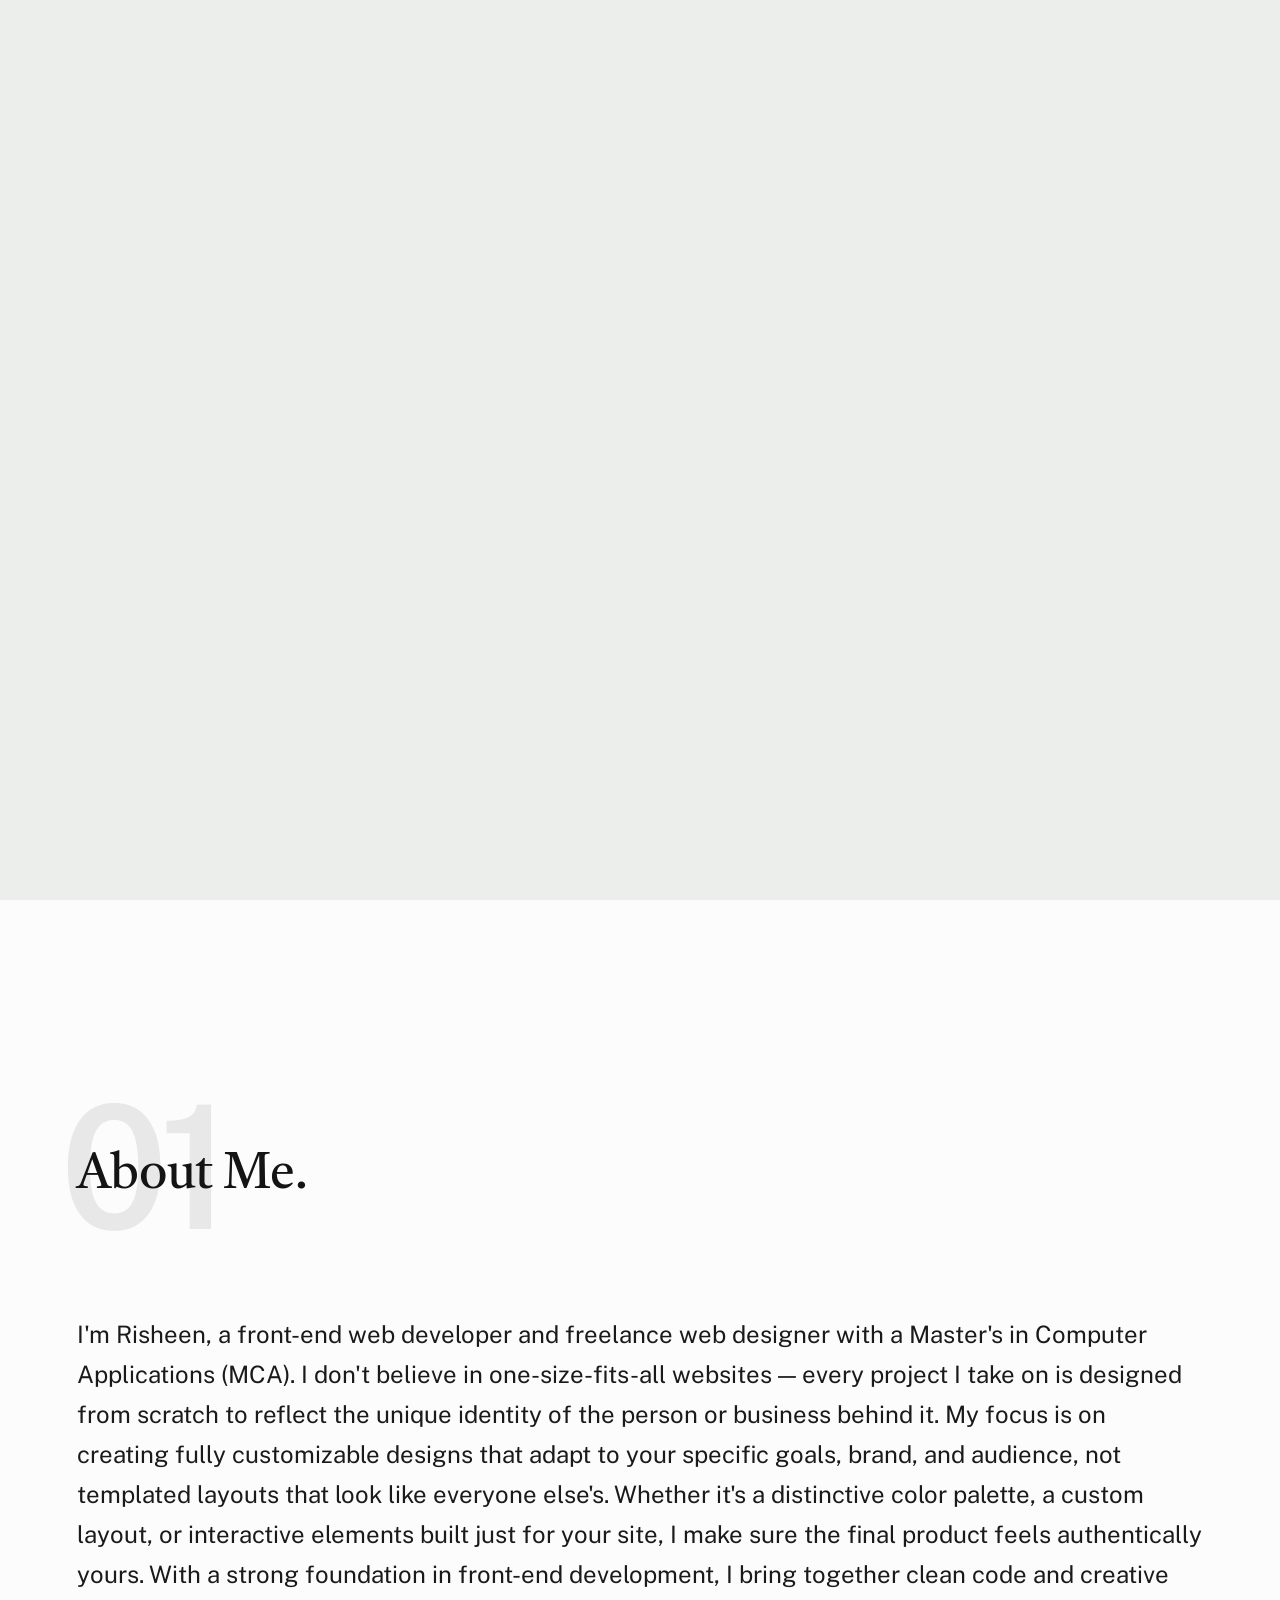
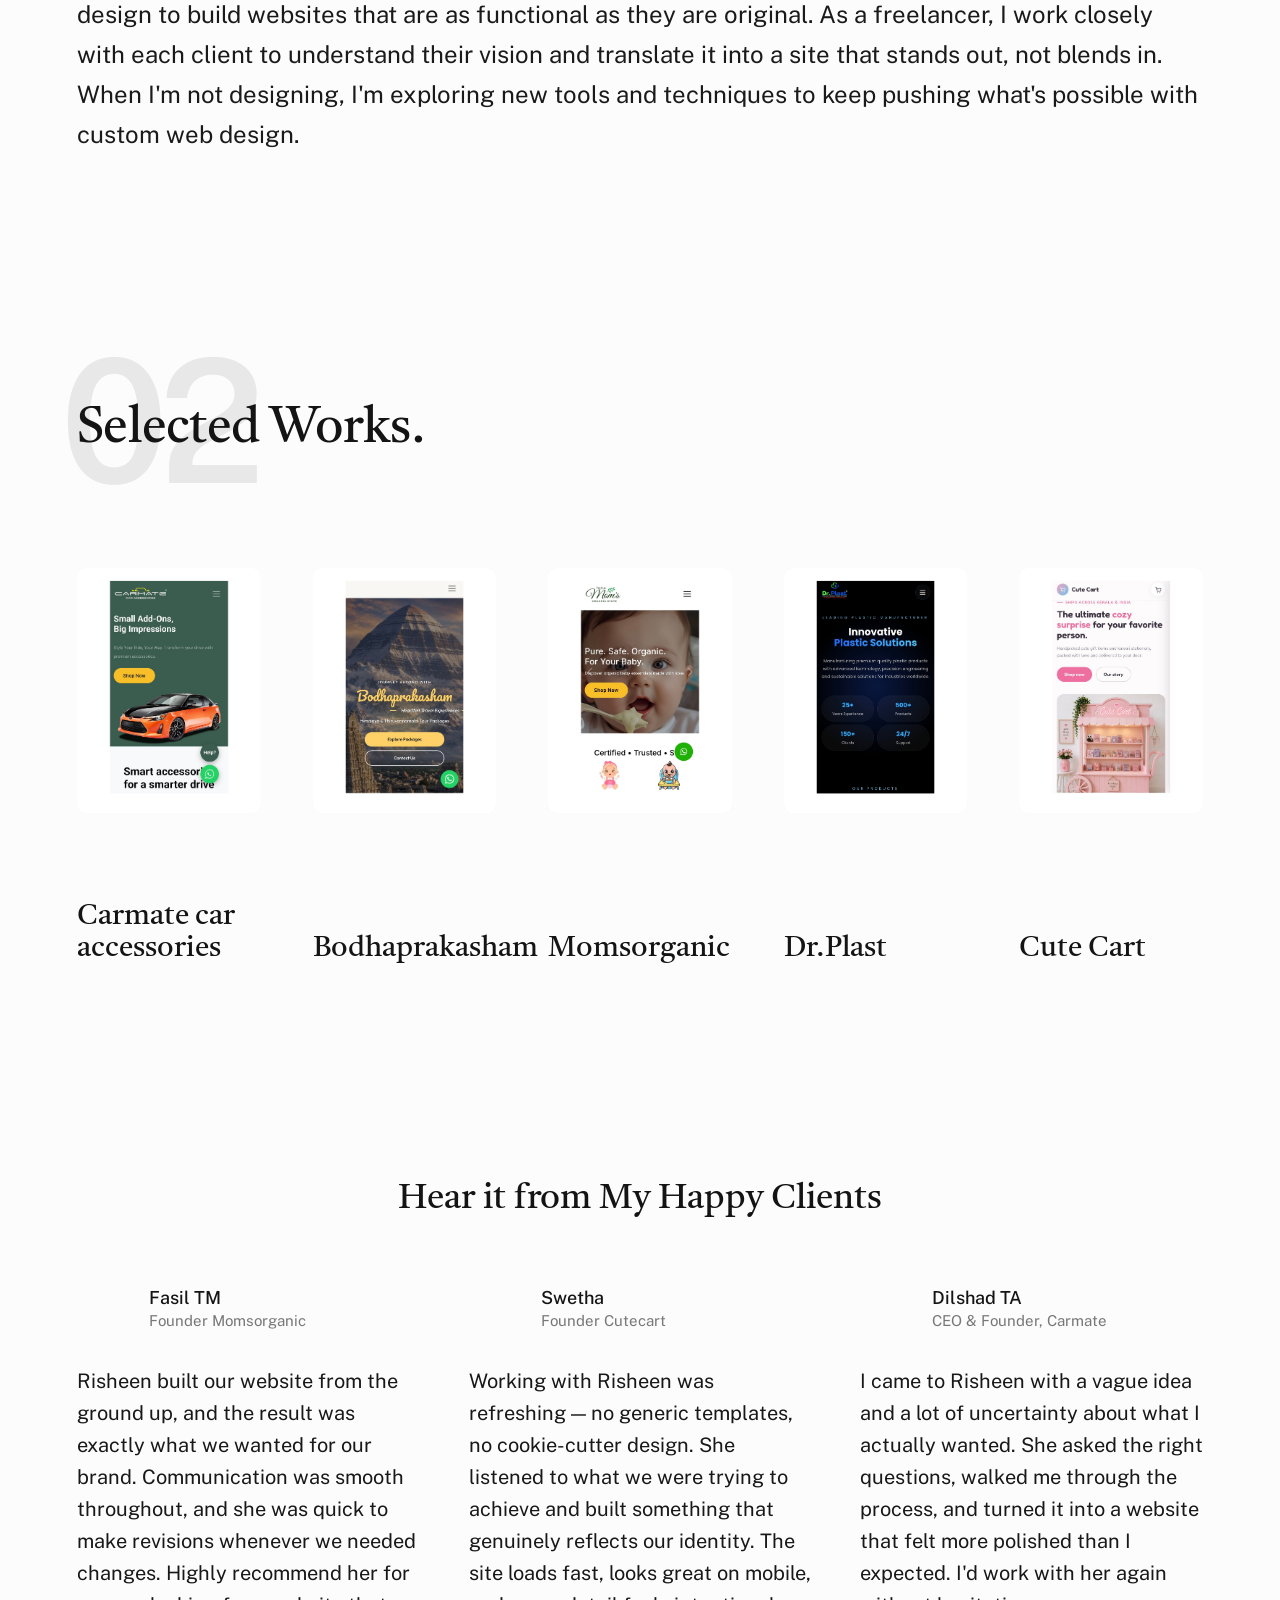
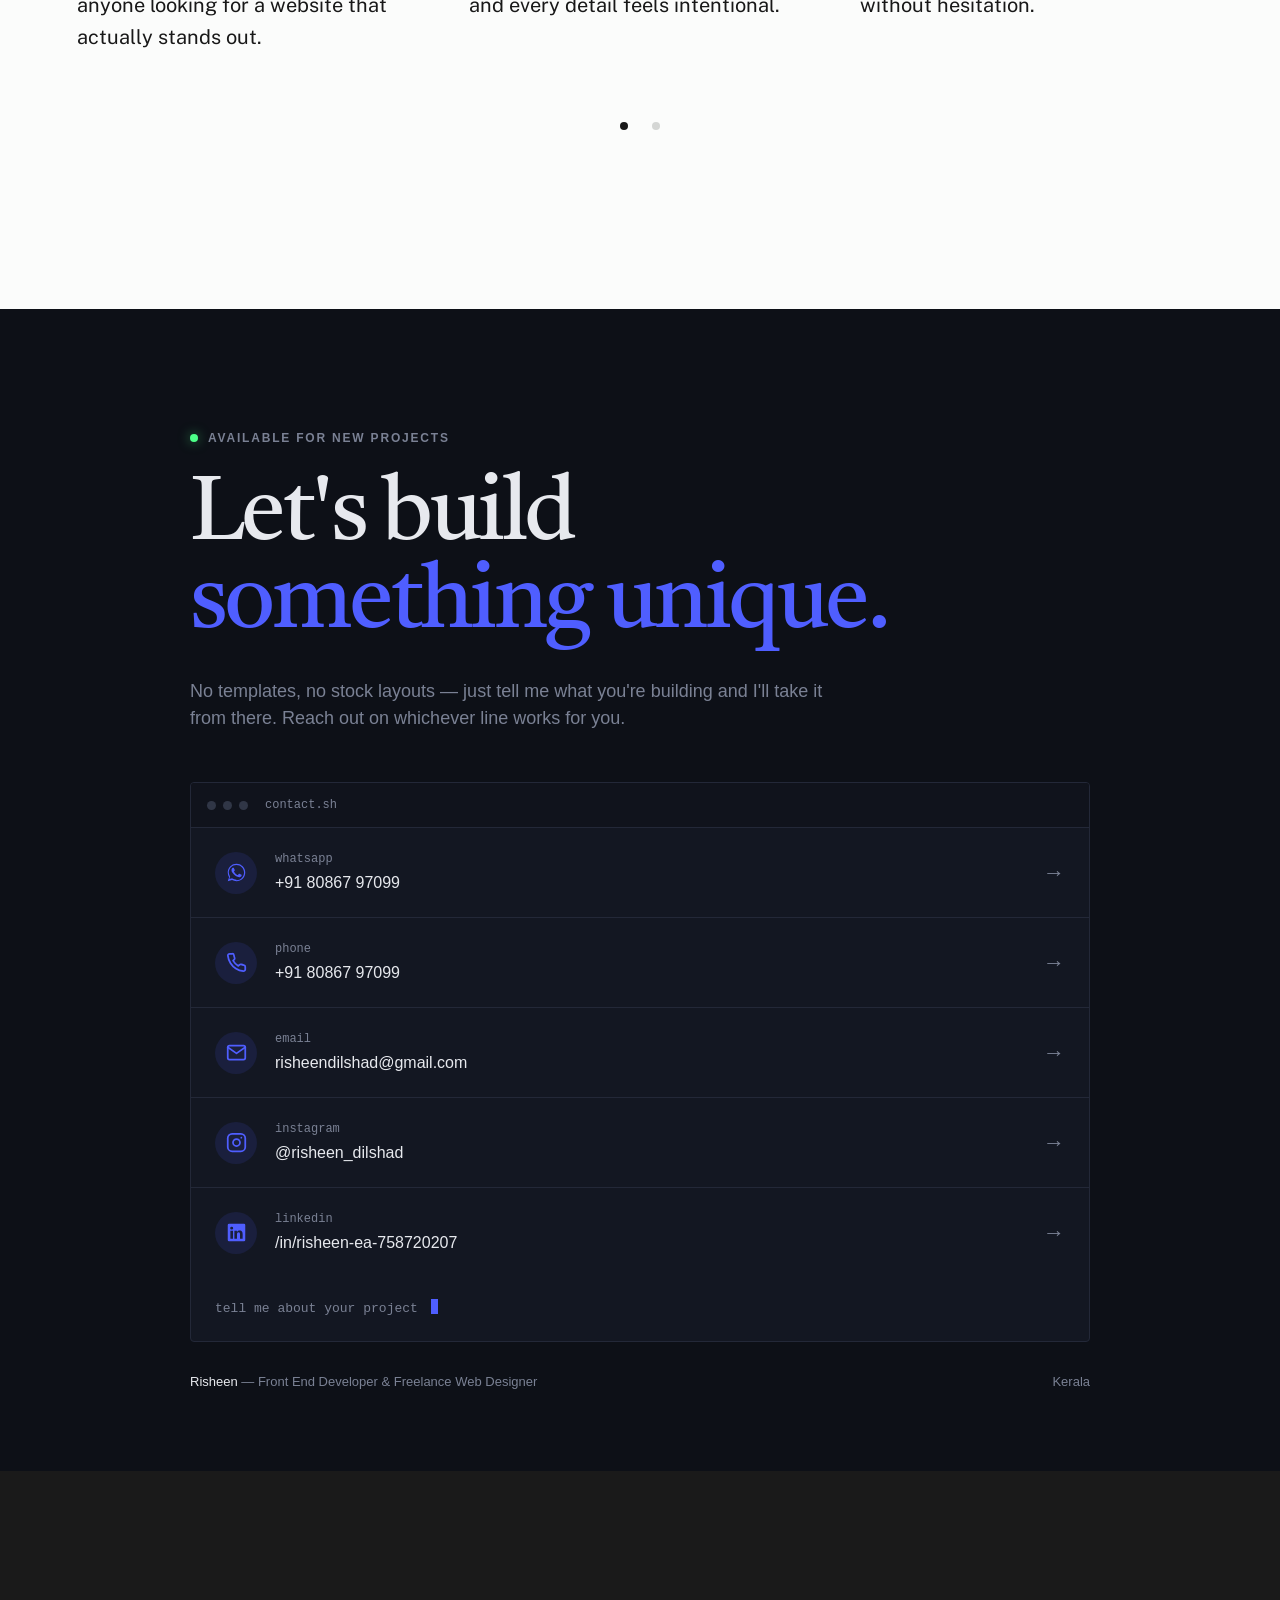
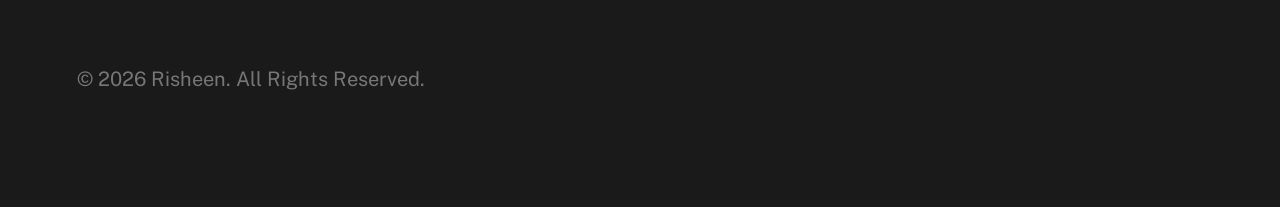
==== commit 6c4e6f1f: "Update index.html" ====
--- a/index.html
+++ b/index.html
@@ -852,7 +852,7 @@
 
                 <h1>
                     Let's build<br>
-                    <span>something original.</span>
+                    <span>something unique.</span>
                 </h1>
 
 
@@ -1231,6 +1231,11 @@
         });
 
     </script>
+<script>
+window.onload = function () {
+    window.scrollTo(0, 0);
+};
+</script>
 
 </body>
 
--- a/css/styles.css
+++ b/css/styles.css
@@ -3067,7 +3067,7 @@
 .s-header.sticky {
     opacity         : 0;
     visibility      : hidden;
-    background-color:hsl(0deg 0% 0%);
+   background: #000 !important;
     box-shadow      : var(--box-shadow);
     border          : none;
     border-bottom   : 1px solid rgba(255, 255, 255, 0.03);
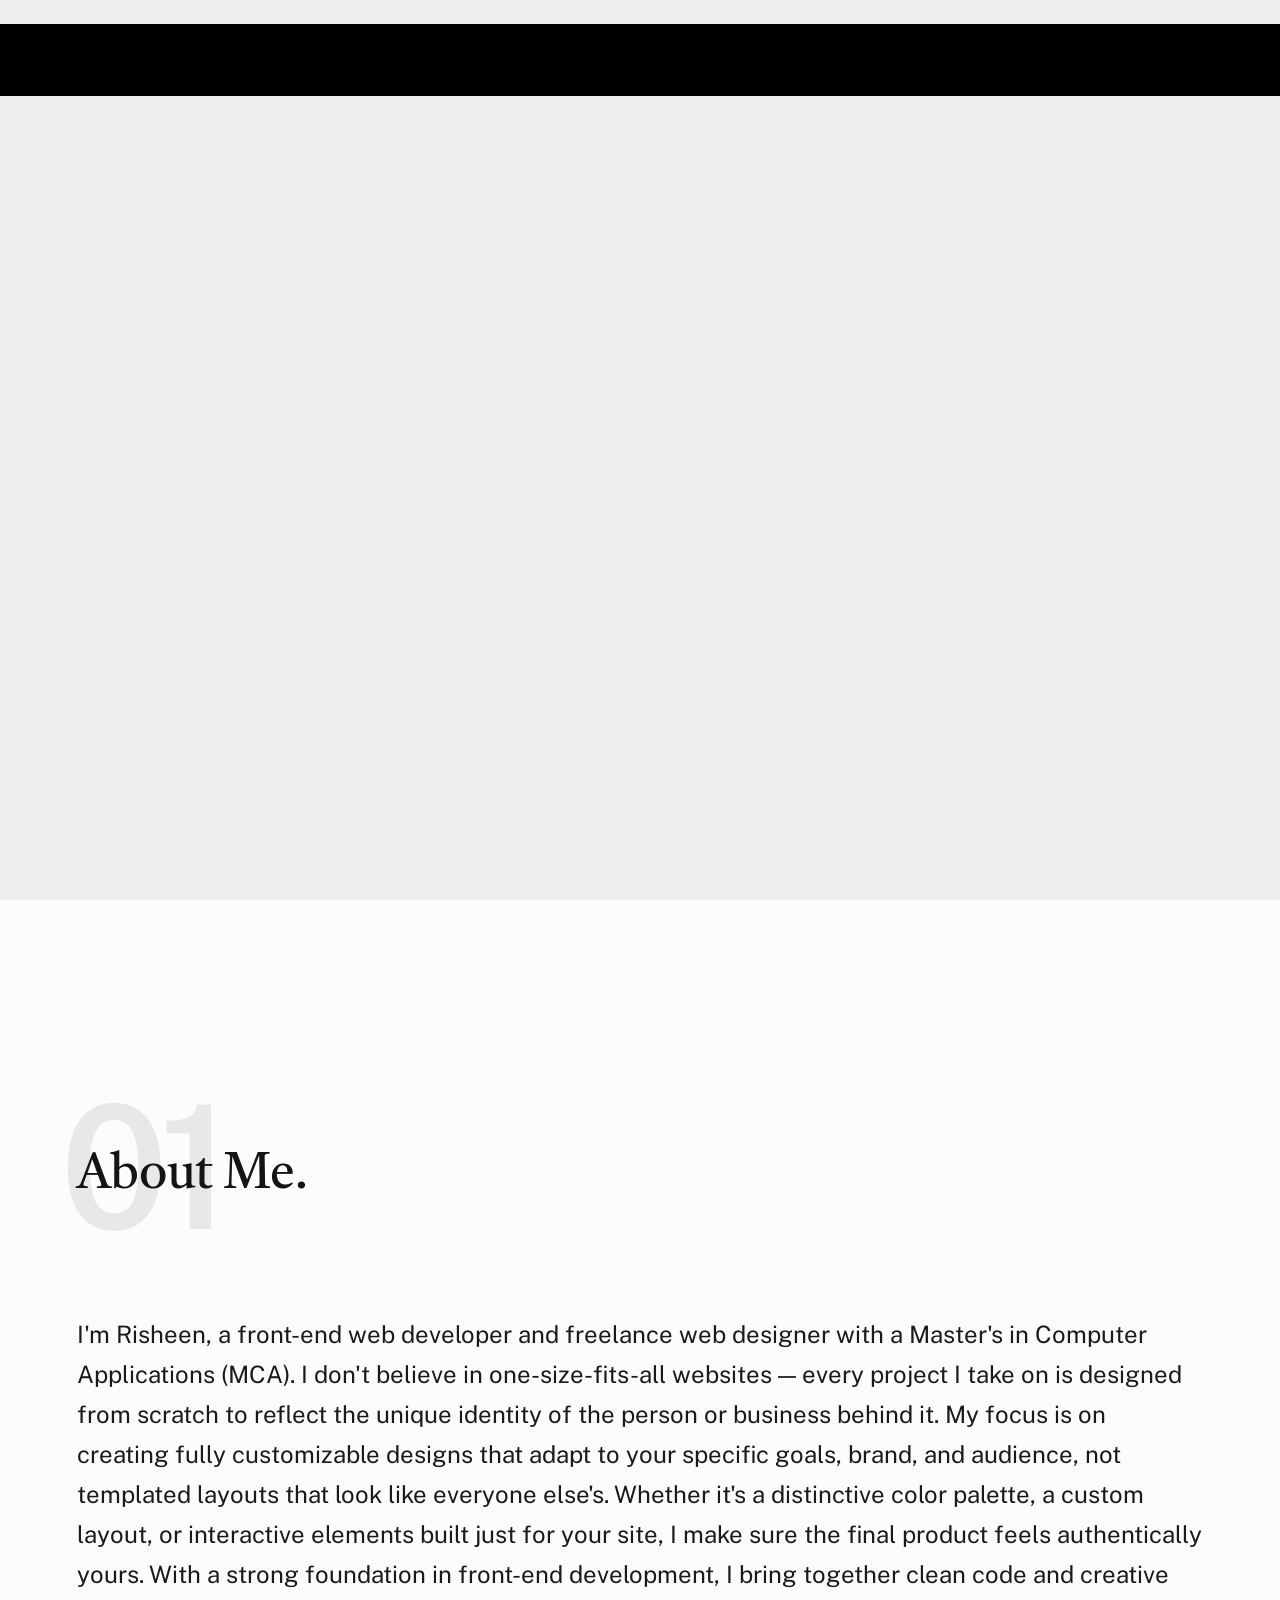
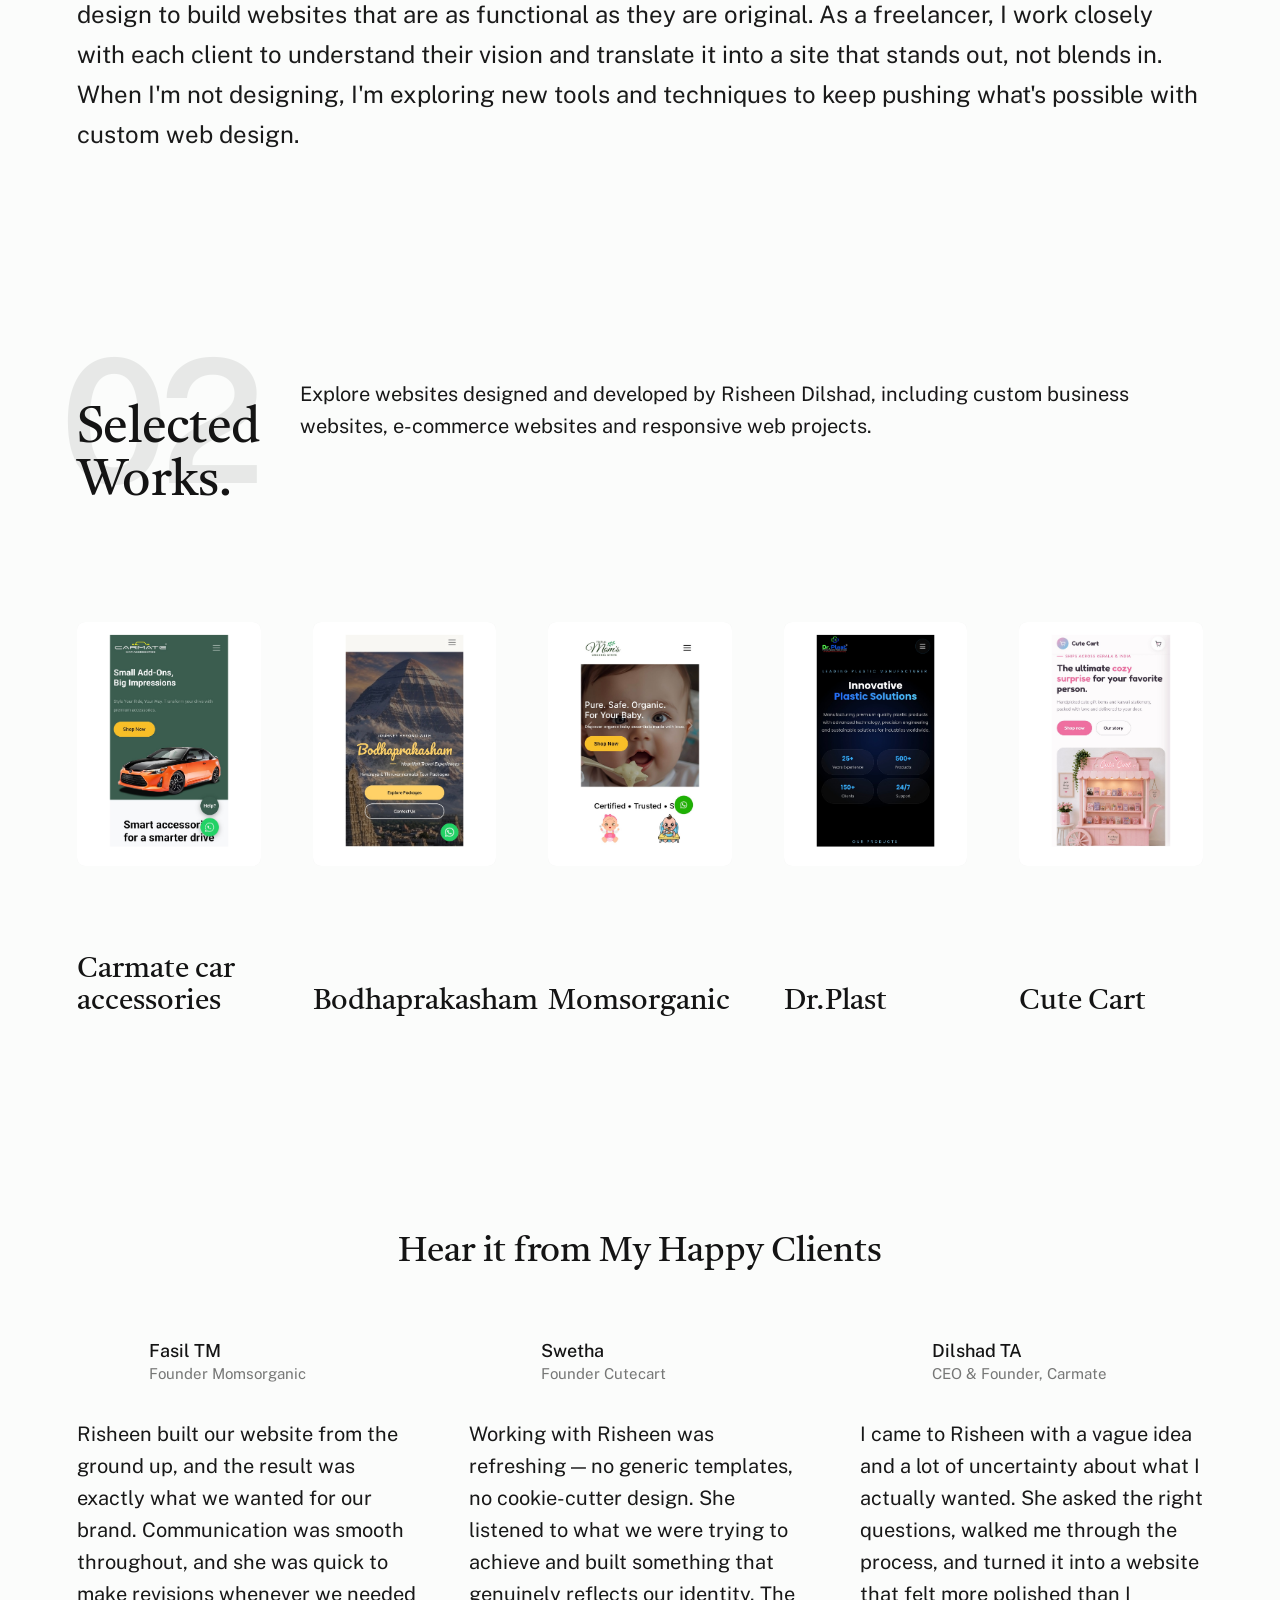
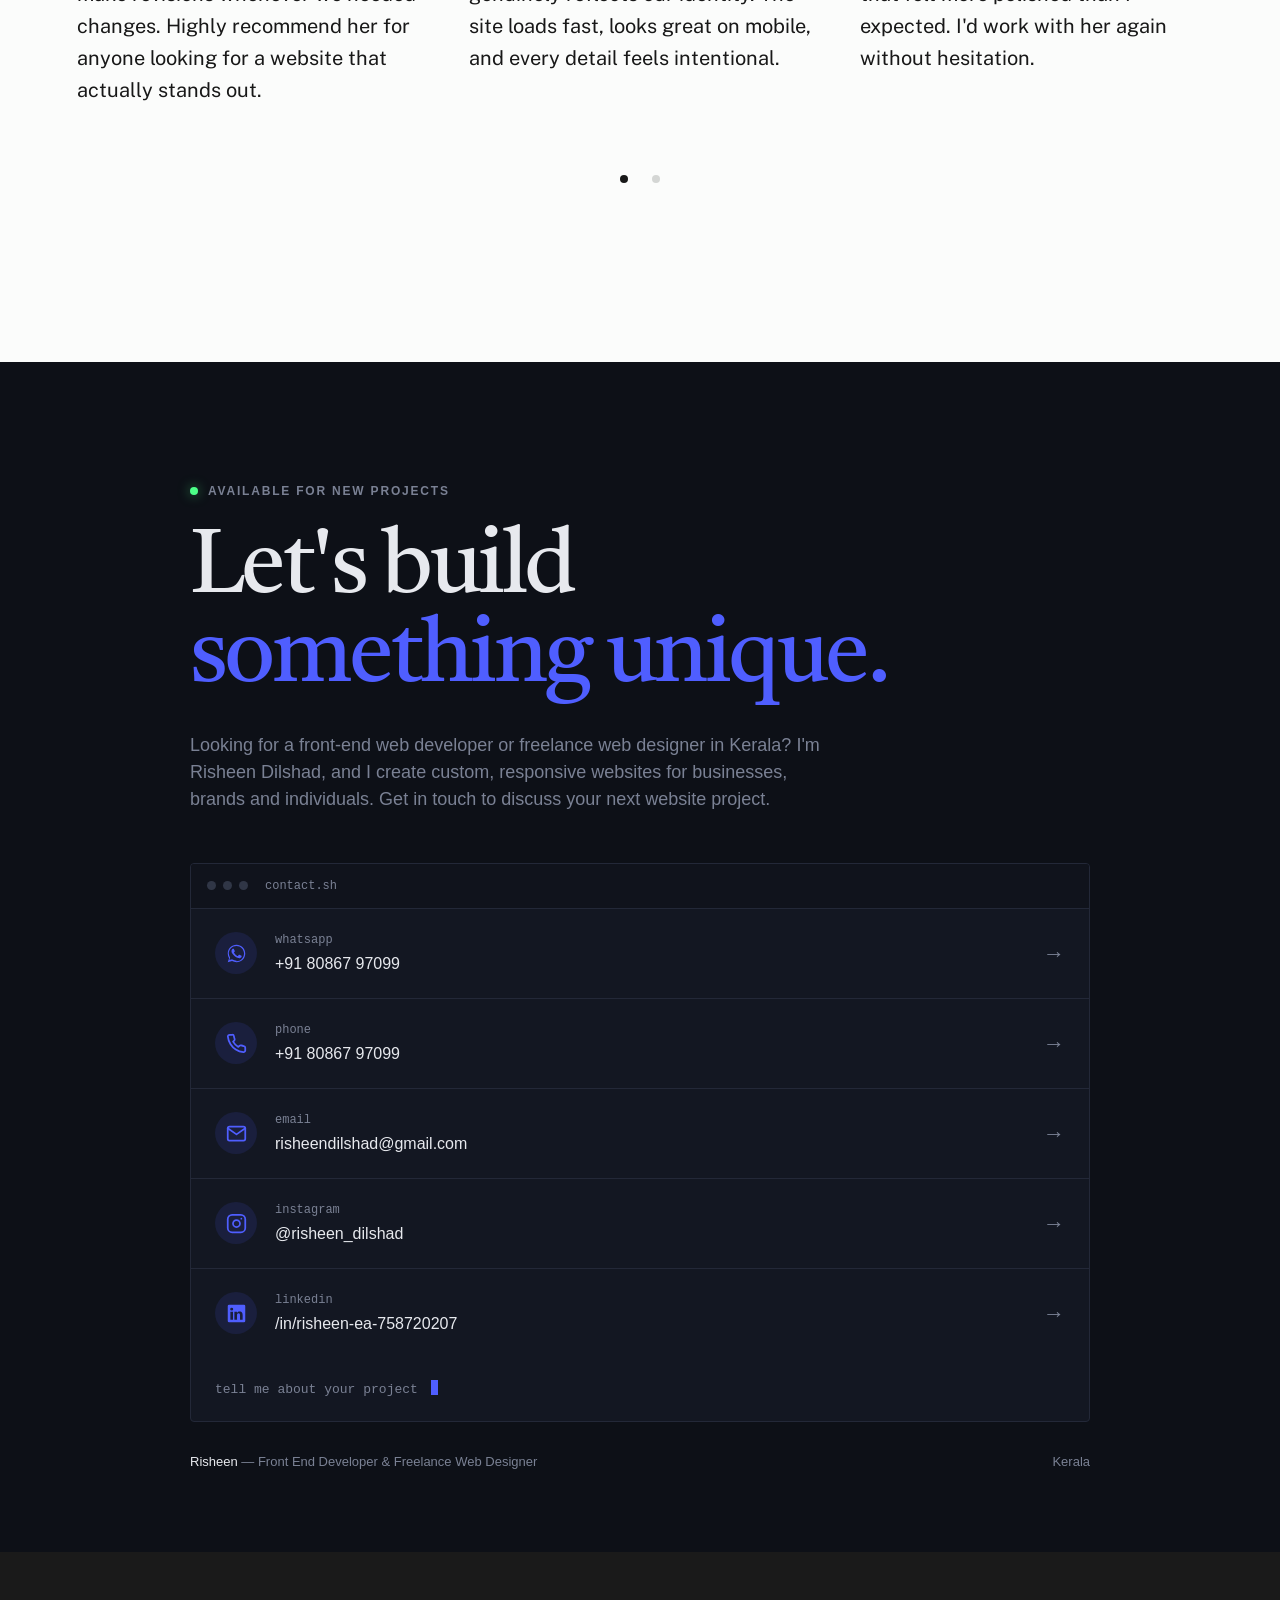
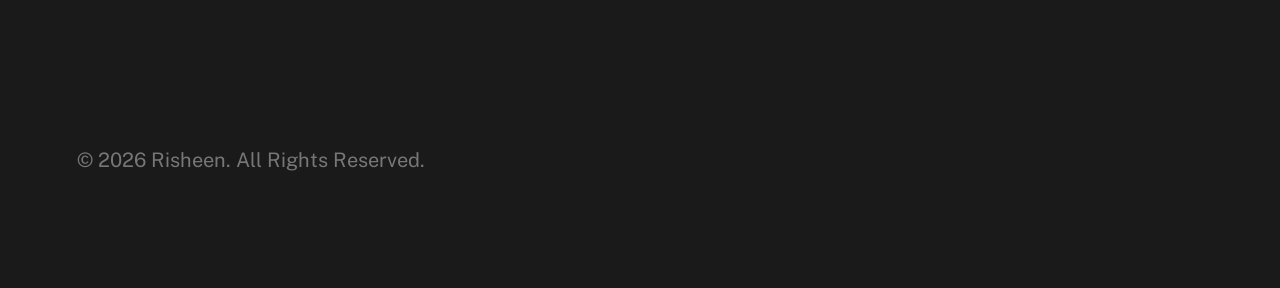
==== commit b5ebaa2a: "Update index.html" ====
--- a/index.html
+++ b/index.html
@@ -8,7 +8,59 @@
     <meta charset="utf-8">
     <meta name="viewport" content="width=device-width, initial-scale=1">
 
-    <title>Risheen</title>
+    <title>Risheen Dilshad | Front-End Web Developer & Freelance Web Designer</title>
+
+    <meta
+    name="description"
+    content="Risheen Dilshad is a front-end web developer and freelance web designer from Kerala, India. Explore custom websites, web design projects, and freelance services."
+>
+
+<meta
+    name="keywords"
+    content="Risheen Dilshad, Risheen, Risheen Dilshad web developer, Risheen Dilshad web designer, front-end web developer Kerala, freelance web designer Kerala, web developer Kerala, freelance web developer India, custom website designer, front-end developer India"
+>
+
+<meta name="author" content="Risheen Dilshad">
+
+<meta name="robots" content="index, follow">
+
+<link rel="canonical" href="https://YOUR-DOMAIN.com/">
+
+<script type="application/ld+json">
+{
+    "@context": "https://schema.org",
+    "@type": "Person",
+    "name": "Risheen Dilshad",
+    "url": "https://YOUR-DOMAIN.com/",
+    "jobTitle": "Front-End Web Developer",
+    "description": "Front-end web developer and freelance web designer from Kerala, India.",
+    "address": {
+        "@type": "PostalAddress",
+        "addressRegion": "Kerala",
+        "addressCountry": "IN"
+    },
+    "sameAs": [
+        "https://www.instagram.com/risheen_dilshad/",
+        "https://www.linkedin.com/in/risheen-ea-758720207/"
+    ]
+}
+</script>
+<meta property="og:title"
+      content="Risheen Dilshad | Front-End Web Developer & Freelance Web Designer">
+
+<meta property="og:description"
+      content="Portfolio of Risheen Dilshad, a front-end web developer and freelance web designer from Kerala, India.">
+
+<meta property="og:type" content="website">
+
+<meta property="og:url"
+      content="https://YOUR-DOMAIN.com/">
+
+<meta property="og:image"
+      content="https://YOUR-DOMAIN.com/images/intro-bg.jpeg">
+
+<meta property="og:site_name"
+      content="Risheen Dilshad">
 
     <script>
         document.documentElement.classList.remove('no-js');
@@ -566,6 +618,12 @@
                         <h2 class="text-display-title">
                             Selected Works.
                         </h2>
+                        <p>
+    Explore websites designed and developed by Risheen Dilshad,
+    including custom business websites, e-commerce websites and
+    responsive web projects.
+</p>
+
                     </div>
 
                 </div>
@@ -856,11 +914,13 @@
                 </h1>
 
 
-                <p class="lede">
-                    No templates, no stock layouts — just tell me what you're
-                    building and I'll take it from there. Reach out on whichever
-                    line works for you.
-                </p>
+               <p class="lede">
+    Looking for a front-end web developer or freelance web designer
+    in Kerala? I'm Risheen Dilshad, and I create custom,
+    responsive websites for businesses, brands and individuals.
+    Get in touch to discuss your next website project.
+</p>
+
 
 
                 <!-- Contact panel -->
--- a/css/styles.css
+++ b/css/styles.css
@@ -3046,7 +3046,7 @@
                     0 8px 8px rgba(0, 0, 0, 0.03),
                     0 16px 16px rgba(0, 0, 0, 0.03);
     z-index         : 100;
-    background-color: transparent;
+    background-color: #000 !important;
     height          : var(--header-height);
     width           : 100%;
     position        : absolute;
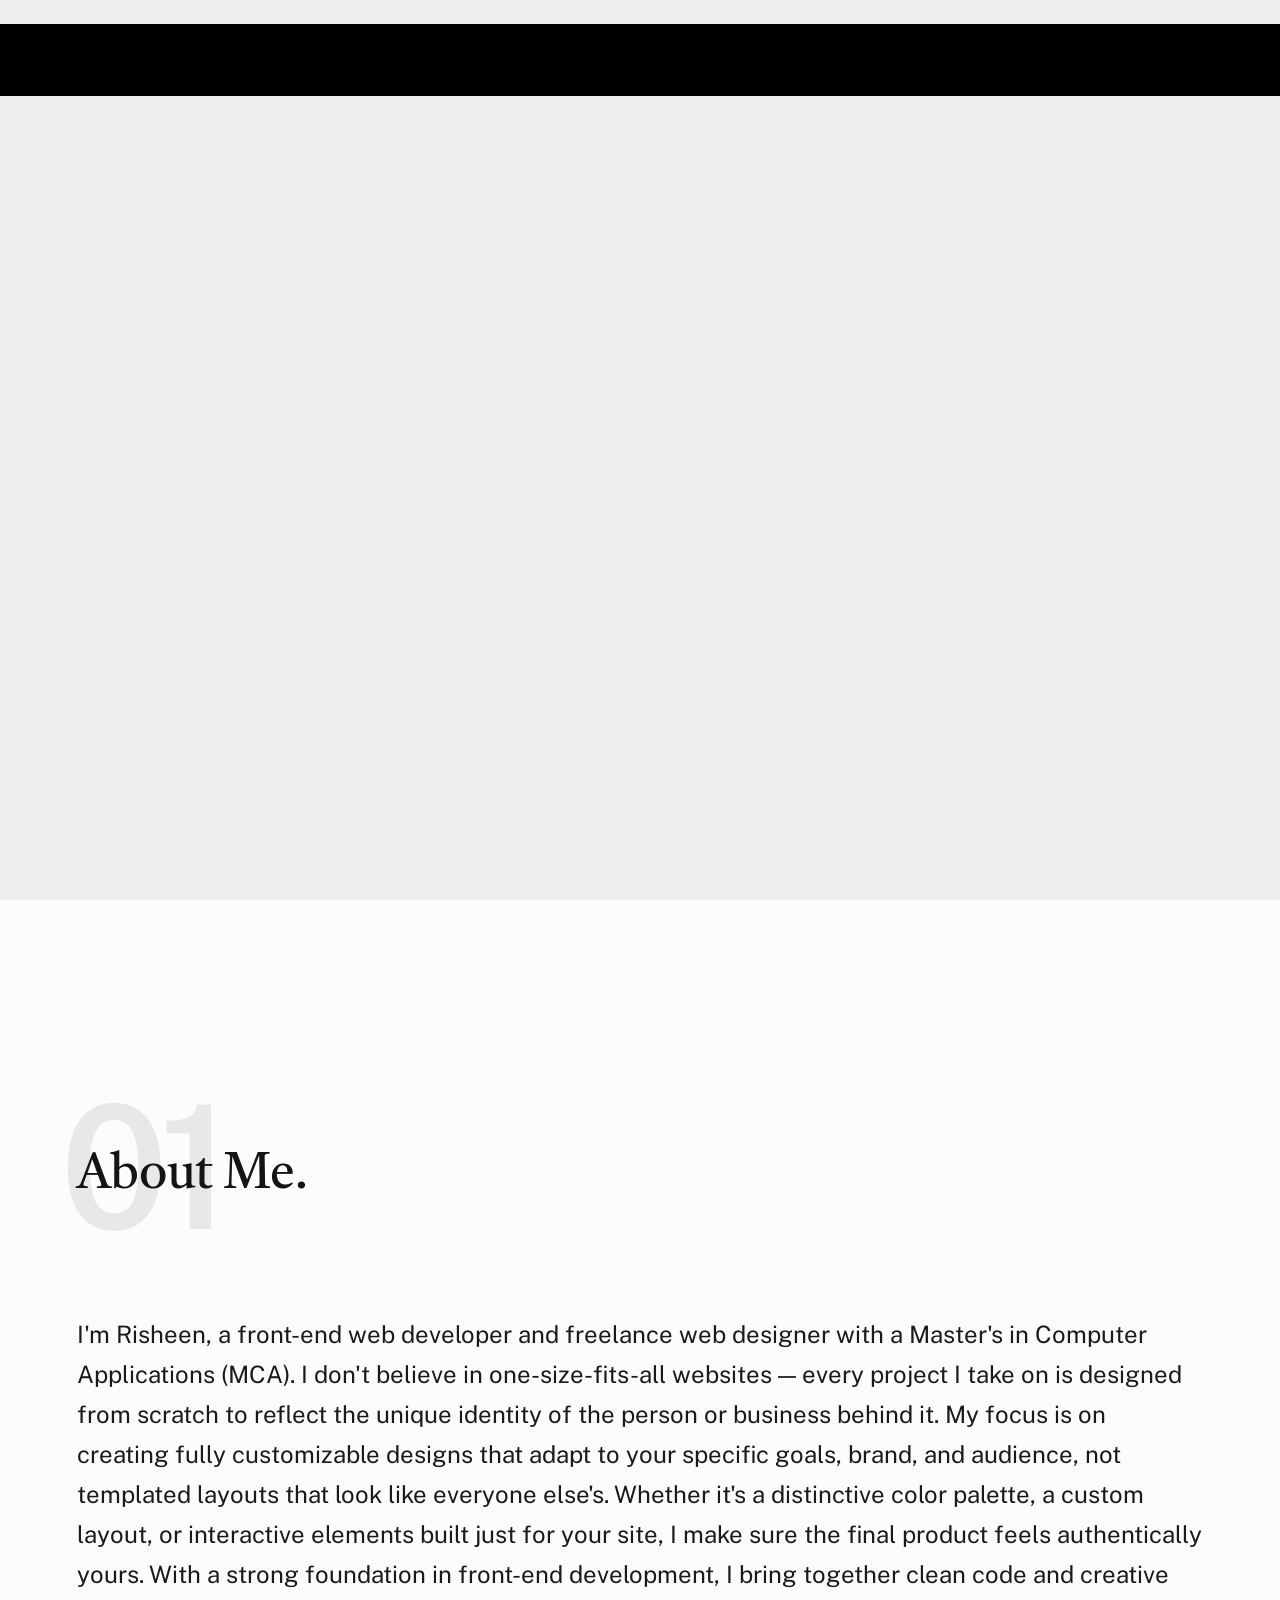
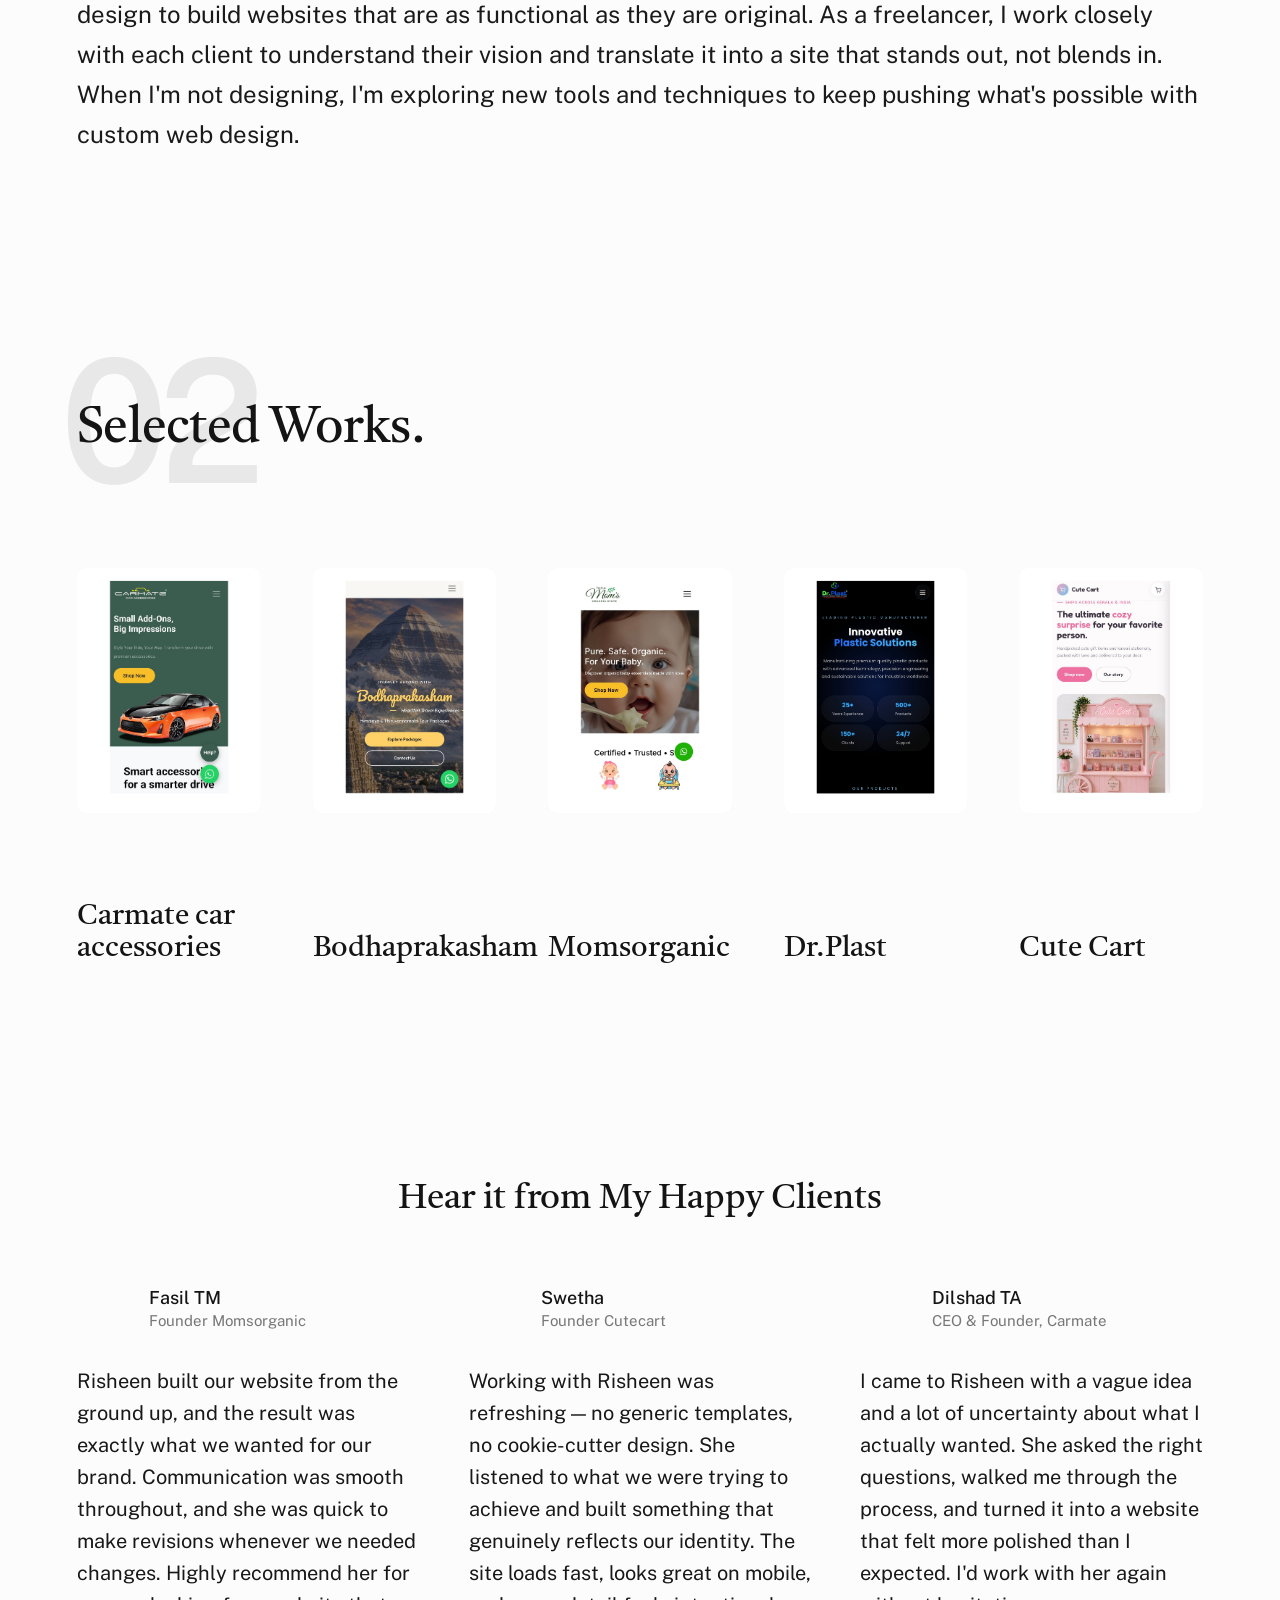
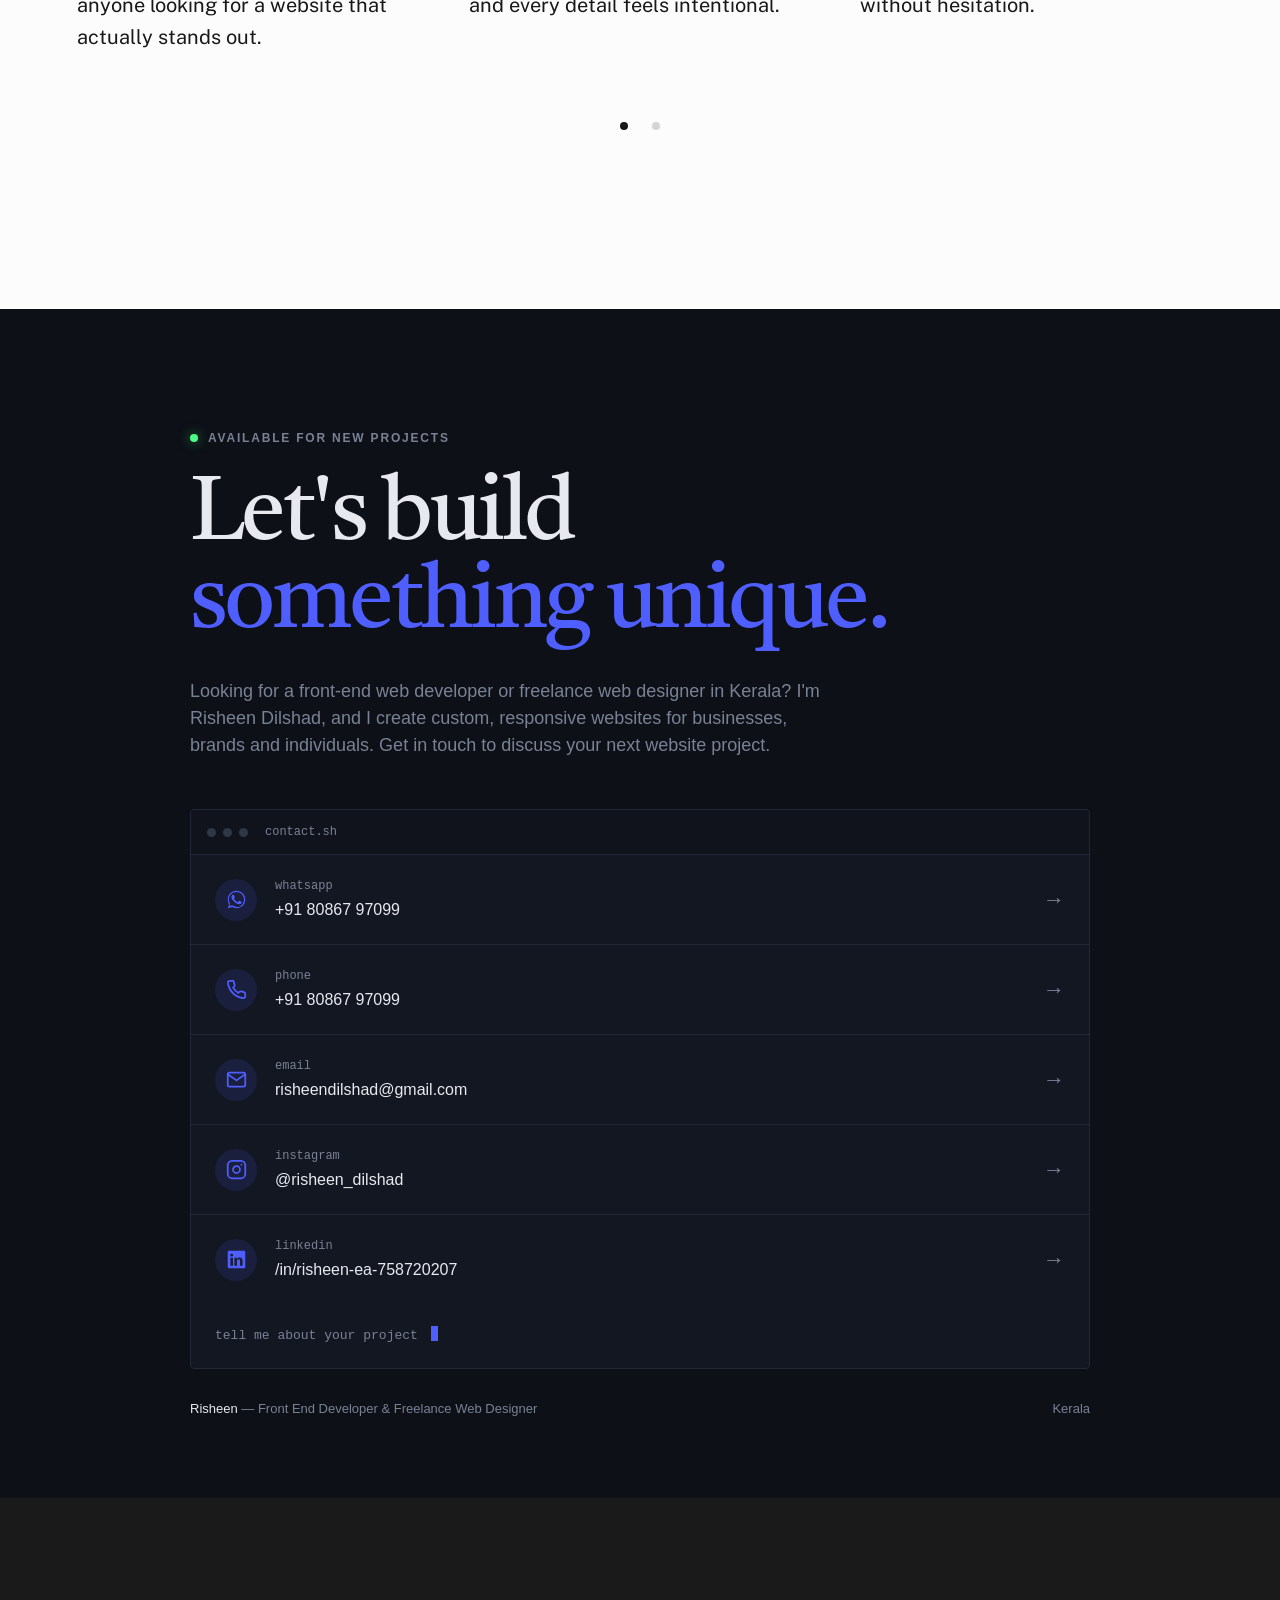
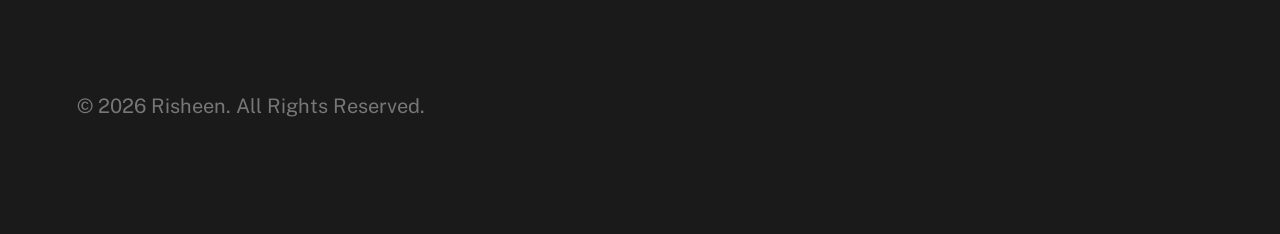
==== commit 927d2bdd: "Update index.html" ====
--- a/index.html
+++ b/index.html
@@ -618,11 +618,7 @@
                         <h2 class="text-display-title">
                             Selected Works.
                         </h2>
-                        <p>
-    Explore websites designed and developed by Risheen Dilshad,
-    including custom business websites, e-commerce websites and
-    responsive web projects.
-</p>
+                        <br>
 
                     </div>
 
